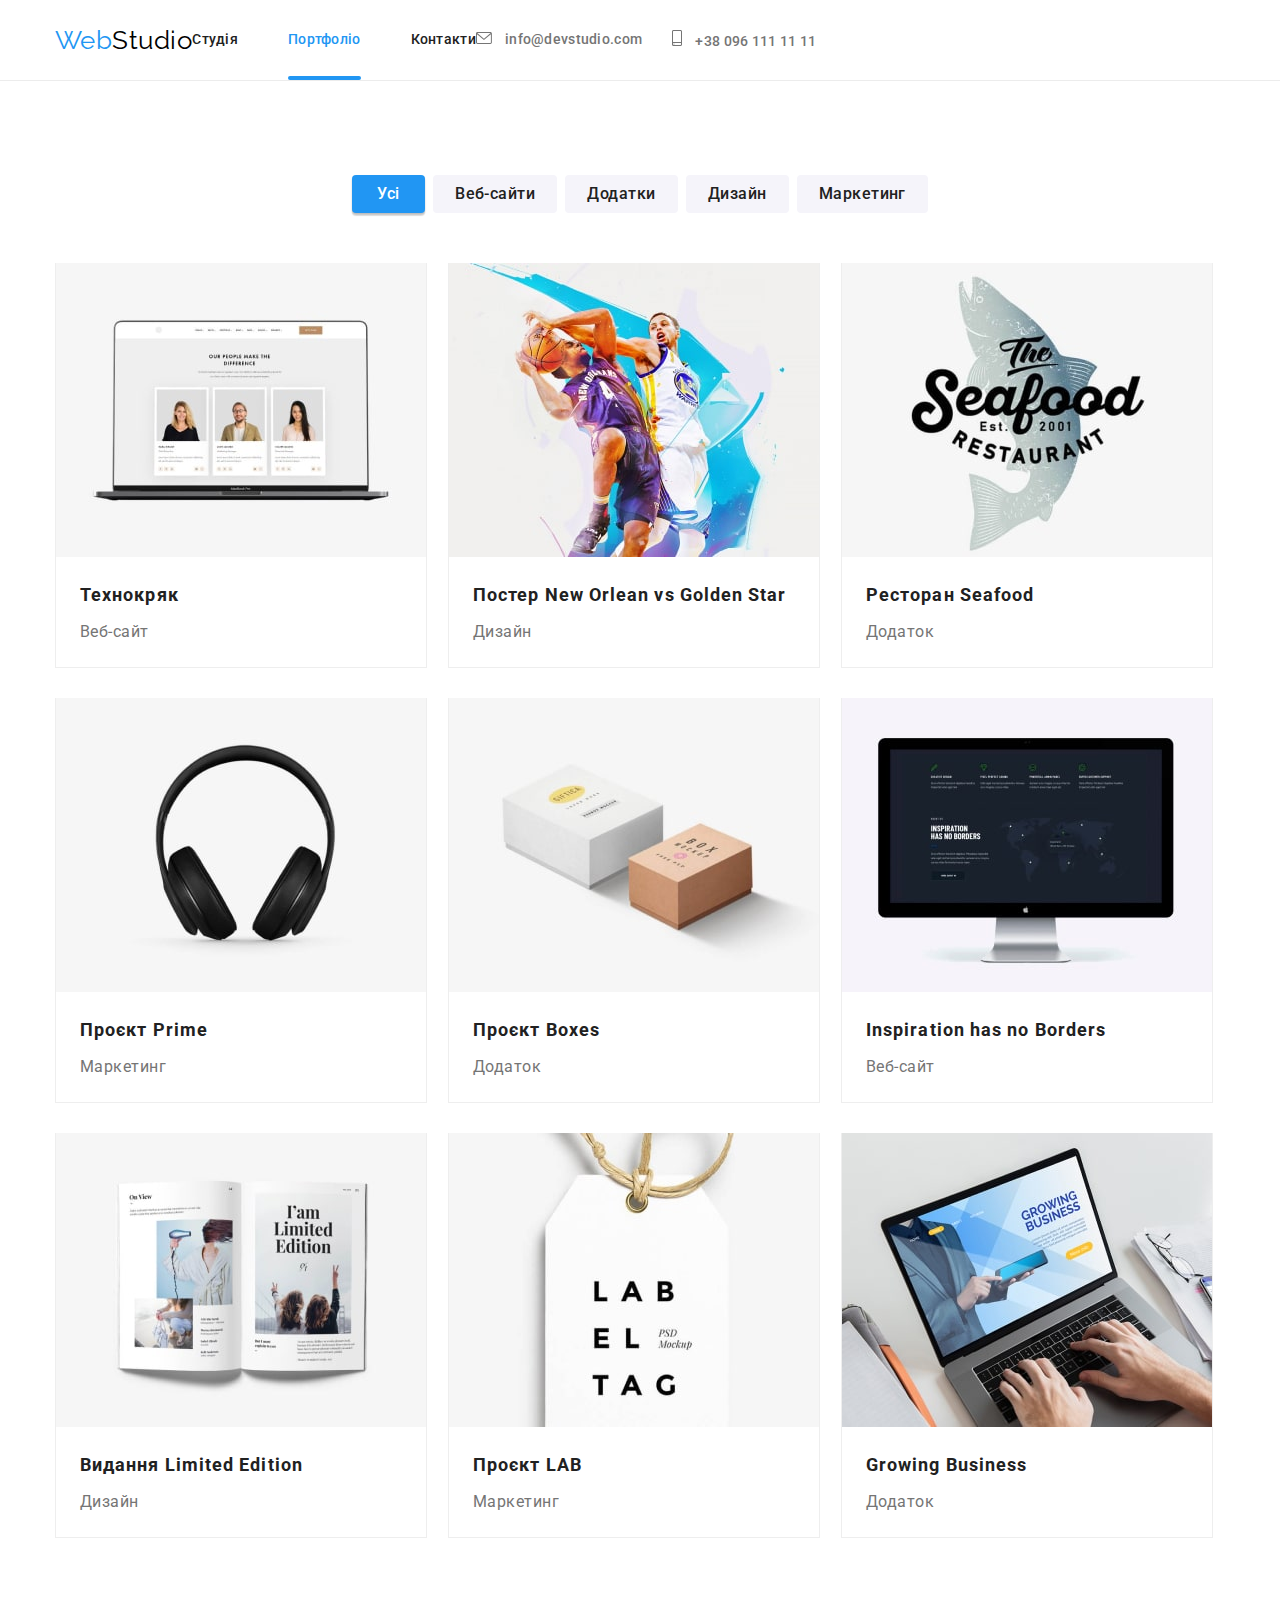
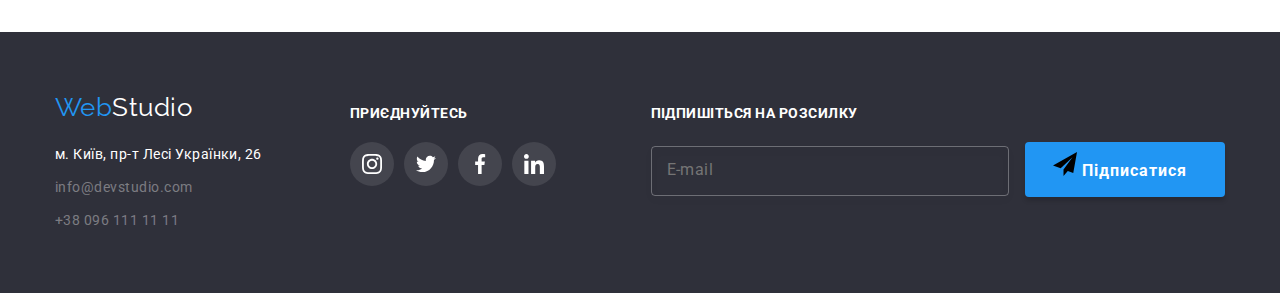
==== portfolio.html @ 287dba44 "Created_scss_btn" ====
<!DOCTYPE html>
<html lang="uk">

<head>
    <meta charset="UTF-8">
    <meta http-equiv="X-UA-Compatible" content="IE=edge">
    <meta name="viewport" content="width=device-width, initial-scale=1.0">
    <title>Web Studio</title>

    <link rel="preconnect" href="https://fonts.googleapis.com">
    <link rel="preconnect" href="https://fonts.gstatic.com" crossorigin>
    <link
        href="https://fonts.googleapis.com/css2?family=Raleway:wght@700&family=Roboto:wght@400;500;700;900&display=swap"
        rel="stylesheet">

    <link rel="stylesheet"
        href="https://cdnjs.cloudflare.com/ajax/libs/modern-normalize/1.1.0/modern-normalize.min.css">
    <link rel="stylesheet" href="./css/styles.css">
    <link rel="stylesheet" href="./css/main.min.css">
</head>

<body>

    <!--https://www.figma.com/file/L1sQE5gJmSrHmVDS6Bs9R8/Web-Studio-(Version-2.1)-(Copy)?node-id=0%3A1-->

    <!--Site header!-->

    <header class="page-header">

        <nav class="container main-nav no-padding">

            <a href="./index.html" lang="en" class="logo logo-header link"><span class="logo-part">Web</span>Studio</a>

            <ul class="site-nav list">
                <li class="item"><a href="./index.html" class="link ">Студія</a></li>
                <li class="item"><a href="./portfolio.html" class="link current">Портфоліо</a></li>
                <li class="item"><a href="" class="link">Контакти</a></li>
            </ul>

            <ul class="contacts-header list">
                <li class="item"><a href="mailto:info@devstudio.com" class="link">
                        <svg class="item-icon" width="16" height="12">
                            <use href="./images/icons.svg#icon-envelope" class="icon-envelope"></use>
                        </svg>
                        info@devstudio.com</a>
                </li>
                <li class="item"><a href="tel:+380961111111" class="link">
                        <svg class="item-icon" width="10" height="16">
                            <use href="./images/icons.svg#icon-smartphone" class="icon-smartphone"></use>
                        </svg>
                        +38 096 111 11 11</a>
                </li>
            </ul>
        </nav>

    </header>

    <!--Main part!-->

    <main>

        <section class="filtr">
            <div class="container no-padding-bottom">
                <h2 lang="en" class="section-title visually-hidden">Portfolio</h2>
                <ul class="list">
                    <li class="item">
                        <button type="button" class="button-primary">Усі</button>
                    </li>
                    <li class="item">
                        <button type="button" class="button-secondary">Веб-сайти</button>
                    </li>
                    <li class="item">
                        <button type="button" class="button-secondary">Додатки</button>
                    </li>
                    <li class="item">
                        <button type="button" class="button-secondary">Дизайн</button>
                    </li>
                    <li class="item">
                        <button type="button" class="button-secondary">Маркетинг</button>
                    </li>
                </ul>
            </div>

            <div class="container no-padding">
                <ul class="list">
                    <li class="item">
                        <a href="" class="link">
                            <div class="filter-overlay">
                                <img src="./images/portfolio-img-1-min.jpg" alt="Фото команди" width="370">
                                <p class="filter-overlay text">Ресурс пропонує комплексні пропозиції з різним рівнем
                                    функціоналу та сервісів. Все це дозволить відвідувачу отримати вичерпні відомості
                                    про компанію чи приватну особу.
                                </p>
                            </div>
                            <h3 class="title">Технокряк</h3>
                            <p class="text">Веб-сайт</p>
                        </a>
                    </li>
                    <li class="item">
                        <a href="" class="link">
                            <div class="filter-overlay">
                                <img src="./images/portfolio-img-2-min.jpg" alt="Фото баскетбол" width="370">
                                <p class="filter-overlay text">Ресурс пропонує комплексні пропозиції з різним рівнем
                                    функціоналу та сервісів. Все це дозволить відвідувачу отримати вичерпні відомості
                                    про компанію чи приватну
                                    особу.
                                </p>
                            </div>
                            <h3 class="title">Постер <span lang="en">New Orlean vs Golden Star</span></h3>
                            <p class="text">Дизайн</p>
                        </a>
                    </li>
                    <li class="item">
                        <a href="" class="link">
                            <div class="filter-overlay">
                                <img src="./images/portfolio-img-3-min.jpg" alt="Фото ресторан" width="370">
                                <p class="filter-overlay text">Ресурс пропонує комплексні пропозиції з різним рівнем
                                    функціоналу та сервісів. Все це дозволить відвідувачу отримати вичерпні відомості
                                    про компанію чи приватну
                                    особу.
                                </p>
                            </div>
                            <h3 class="title">Ресторан <span lang="en">Seafood</span></h3>
                            <p class="text">Додаток</p>
                        </a>
                    </li>
                    <li class="item">
                        <a href="" class="link">
                            <div class="filter-overlay">
                                <img src="./images/portfolio-img-4-min.jpg" alt="Фото навушники" width="370">
                                <p class="filter-overlay text">Ресурс пропонує комплексні пропозиції з різним рівнем
                                    функціоналу та сервісів. Все це дозволить відвідувачу отримати вичерпні відомості
                                    про компанію чи приватну
                                    особу.
                                </p>
                            </div>
                            <h3 class="title">Проєкт <span lang="en">Prime</span></h3>
                            <p class="text">Маркетинг</p>
                        </a>
                    </li>
                    <li class="item">
                        <a href="" class="link">
                            <div class="filter-overlay">
                                <img src="./images/portfolio-img-5-min.jpg" alt="Фото коробки" width="370">
                                <p class="filter-overlay text">Ресурс пропонує комплексні пропозиції з різним рівнем
                                    функціоналу та сервісів. Все це дозволить відвідувачу отримати вичерпні відомості
                                    про компанію чи приватну
                                    особу.
                                </p>
                            </div>
                            <h3 class="title">Проєкт <span lang="en">Boxes</span></h3>
                            <p class="text">Додаток</p>
                        </a>
                    </li>
                    <li class="item">
                        <a href="" class="link">
                            <div class="filter-overlay">
                                <img src="./images/portfolio-img-6-min.jpg" alt="Фото монітор" width="370">
                                <p class="filter-overlay text">Ресурс пропонує комплексні пропозиції з різним рівнем
                                    функціоналу та сервісів. Все це дозволить відвідувачу отримати вичерпні відомості
                                    про компанію чи приватну
                                    особу.
                                </p>
                            </div>
                            <h3 lang="en" class="title">Inspiration has no Borders</h3>
                            <p class="text">Веб-сайт</p>
                        </a>
                    </li>
                    <li class="item">
                        <a href="" class="link">
                            <div class="filter-overlay">
                                <img src="./images/portfolio-img-7-min.jpg" alt="Фото книга" width="370">
                                <p class="filter-overlay text">Ресурс пропонує комплексні пропозиції з різним рівнем
                                    функціоналу та сервісів. Все це дозволить відвідувачу отримати вичерпні відомості
                                    про компанію чи приватну
                                    особу.
                                </p>
                            </div>
                            <h3 class="title">Видання <span lang="en">Limited Edition</span></h3>
                            <p class="text">Дизайн</p>
                        </a>
                    </li>
                    <li class="item">
                        <a href="" class="link">
                            <div class="filter-overlay">
                                <img src="./images/portfolio-img-8-min.jpg" alt="Фото лейба" width="370">
                                <p class="filter-overlay text">Ресурс пропонує комплексні пропозиції з різним рівнем
                                    функціоналу та сервісів. Все це дозволить відвідувачу отримати вичерпні відомості
                                    про компанію чи приватну
                                    особу.
                                </p>
                            </div>

                            <h3 class="title">Проєкт <span lang="en">LAB</span></h3>
                            <p class="text">Маркетинг</p>
                        </a>
                    </li>
                    <li class="item">
                        <a href="" class="link">
                            <div class="filter-overlay">
                                <img src="./images/portfolio-img-9-min.jpg" alt="Фото ноутбук" width="370">
                                <p class="filter-overlay text">Ресурс пропонує комплексні пропозиції з різним рівнем
                                    функціоналу та сервісів. Все це дозволить відвідувачу отримати вичерпні відомості
                                    про компанію чи приватну
                                    особу.

                                </p>
                            </div>

                            <h3 lang="en" class="title">Growing Business</h3>
                            <p class="text">Додаток</p>
                        </a>
                    </li>
                </ul>
            </div>
        </section>

    </main>

    <!--Site footer!-->

    <footer class="page-footer">

        <section class="container footer-padding">
            <div class="footer-nav">
                <a href="./index.html" lang="en" class="logo logo-footer link"><span
                        class="logo-part">Web</span>Studio</a>

                <address>
                    <ul class="contacts-footer list">
                        <li class="item">
                            <a href="https://goo.gl/maps/ekGpi4PjUEy4v1Jb8" target="_blank" rel="noopener noreferrer"
                                class="footer-address link">м. Київ, пр-т Лесі Українки, 26</a>
                        </li>
                        <li class="item"><a href="mailto:info@devstudio.com"
                                class="footer-mail link">info@devstudio.com</a>
                        </li>
                        <li class="item"><a href="tel:+380961111111" class="footer-mail link">+38 096 111 11 11</a></li>
                    </ul>
                </address>
            </div>

            <div class="networks">
                <b class="title">приєднуйтесь</b>

                <ul class="list list-networks">
                    <li class="item icon-item">
                        <a href="" class="link social-networks" aria-label="Instagram">
                            <svg class="icon-networks" width="20" height="20">
                                <use href="./images/icons.svg#icon-instagram"></use>
                            </svg>
                        </a><span class="visually-hidden">Instagram</span>
                    </li>
                    <li class="item icon-item">
                        <a href="" class="link social-networks" aria-label="Twitter">
                            <svg class="icon-networks" width="20" height="20">
                                <use href="./images/icons.svg#icon-twitter"></use>
                            </svg>
                        </a><span class="visually-hidden">Twitter</span>
                    </li>
                    <li class="item icon-item">
                        <a href="" class="link social-networks" aria-label="Facebook">
                            <svg class="icon-networks" width="20" height="20">
                                <use href="./images/icons.svg#icon-facebook"></use>
                            </svg>
                        </a><span class="visually-hidden">Facebook</span>
                    </li>
                    <li class="item icon-item">
                        <a href="" class="link social-networks" aria-label="Linkedin">
                            <svg class="icon-networks" width="20" height="20">
                                <use href="./images/icons.svg#icon-linkedin"></use>
                            </svg>
                        </a><span class="visually-hidden">Linkedin</span>
                    </li>
                </ul>

            </div>

            <div class="subscribe">
                <b class="title">Підпишіться на розсилку</b>

                <form class="form">
                    <div class="subscribe-form-field">

                        <input type="email" class="form-input" name="mail" id="mail" placeholder=" "
                            autocomplete="off" />
                        <label for="mail" class="form-label">E-mail</label>

                        <button type="submit" class="button button-submit">
                            <svg class="icon-btn-subscribe" width="24" height="24">
                                <use href="./images/icons.svg#icon-paperplane"></use>
                            </svg>
                            Підписатися</button>
                    </div>
                </form>
            </div>

        </section>

    </footer>
</body>

</html>
---- css/styles.css ----
.container.no-padding {
  padding-top: 0;
  padding-bottom: 0;
}

.container.no-padding-top {
  padding-top: 0;
}

.container.no-padding-bottom {
  padding-bottom: 0;
}

/* -----Buttons!----- */



/* --------------------Site Header!-------------------- */

/* -----Main nav----- */

/* -----Logo----- */

.page-header {
  border-bottom-width: 1px;
  border-bottom-style: solid;
  border-bottom-color: #ececec;

  background-color: var(--primary-white-color);
}

.page-header__container {
  padding-top: 0;
  padding-bottom: 0;
}

.main-nav {
  display: flex;
  align-items: center;
  
}

.logo {
  font-family: "Raleway", sans-serif;
  font-size: 26px;
  line-height: 1.19;
}

.logo-header {
  color: var(--primary-black-color);
}

.logo-part {
  color: var(--accent-color);
}

/* -----Site nav----- */

.site-nav {
  position: relative;

  display: flex;
  margin-left: 93px;
}

.site-nav .item + .item {
  margin-left: 50px;
}

.site-nav .item {
  position: relative;
}

.site-nav .link {
  display: block;
  padding-top: 32px;
  padding-bottom: 32px;

  transition: color 250ms cubic-bezier(0.4, 0, 0.2, 1);

  color: var(--title-and-btn-color);

  font-weight: 500;
  font-size: 14px;
  line-height: 1.14;
  letter-spacing: 0.02em;
}

.site-nav .link:hover {
  color: var(--accent-color);
}

/* I don't understand need it or no */

/* .site-nav .item::after {
  position: absolute;
  left: 0px;
  bottom: 0px;

  transition: scale 250ms cubic-bezier(0.4, 0, 0.2, 1);

  display: block;
  content: "";
  width: 100%;
  height: 4px;
  background-color: var(--accent-color);
  border-radius: 2px;
  scale: 0;
}

.site-nav .item:hover::after {
  scale: 1;
} */

.site-nav .link.current {
  color: var(--accent-color);
}

.site-nav .link.current::after {
  position: absolute;
  left: 0px;
  bottom: 0px;

  display: block;
  content: "";
  width: 100%;
  height: 4px;
  background-color: var(--accent-color);
  border-radius: 2px;
}

/* -----Contacts header----- */

.contacts-header {
  display: flex;
  margin-left: auto;
}

.contacts-header .item:not(:last-child) {
  margin-right: 30px;
}

.contacts-header .link {
  padding-top: 20px;
  padding-bottom: 20px;
  color: var(--primary-color);

  transition: color 250ms cubic-bezier(0.4, 0, 0.2, 1);

  font-weight: 500;
  font-size: 14px;
  line-height: 1.14;
  letter-spacing: 0.02em;
}

.contacts-header .item .item-icon {
  fill: currentColor;

  display: inline-flex;

  margin-right: 10px;
}

.contacts-header .link:hover,
.contacts-header .link:focus {
  color: var(--accent-color);
}

/* --------------------Main Index Part!-------------------- */

/* -----Hero----- */

.hero {
  height: 600px;
  max-width: 1600px;
  margin-left: auto;
  margin-right: auto;
  background-image: linear-gradient(
      to right,
      rgba(47, 48, 58, 0.4),
      rgba(47, 48, 58, 0.4)
    ),
    url("../images/background-hero-min.jpg");
  background-color: #c4c4c4;

  text-align: center;
}

.hero-title {
  margin-bottom: 30px;
  padding-top: 200px;

  color: var(--primary-white-color);

  font-weight: 900;
  font-size: 44px;
  line-height: 1.36;
  letter-spacing: 0.06em;
  text-transform: uppercase;
}

/* -----Section----- */

.section-title {
  margin-bottom: 0;

  font-size: 36px;
  line-height: 1.17;
  text-align: center;
}

/* -----Our features----- */

.features-list .list {
  display: flex;
  justify-content: space-between;
}

.features-list .list .item .icon-picture {
  margin-bottom: 30px;
  width: 270px;
  height: 120px;

  display: flex;
  justify-content: center;
  align-items: center;
  background-color: var(--button-bgd-color);
  border-radius: 4px;
  color: var(--title-and-btn-color);
}

.features-list .list .item .icon-item {
  fill: currentColor;
}

.features-list .title {
  margin-bottom: 10px;

  font-size: 14px;
  line-height: 1.14;
  text-transform: uppercase;
}

.features-list .text {
  margin-top: 0;
  margin-bottom: 0;
  width: 270px;
  font-size: 14px;
  line-height: 1.71;
}

/* -----Our progects----- */

.projects .list {
  display: flex;
  justify-content: space-between;
}

.projects .item {
  position: relative;
}

.projects .item .title {
  position: absolute;
  bottom: 0;
  right: 0;
  width: 100%;
  height: 70px;

  display: flex;
  margin-bottom: 0;
  justify-content: center;
  align-items: center;

  color: var(--primary-white-color);
  background-color: rgba(47, 48, 58, 0.8);

  font-size: 14px;
  line-height: 1.14;
  text-transform: uppercase;
}

.projects .section-title {
  margin-bottom: 50px;
}

/* -----Our team----- */

.team {
  background-color: var(--secondary-bgd-color);
}

.team .list {
  display: flex;
  justify-content: space-between;
}

.team .item-card {
  background-color: var(--primary-white-color);
  box-shadow: 0px 1px 3px rgba(0, 0, 0, 0.12), 0px 1px 1px rgba(0, 0, 0, 0.14),
    0px 2px 1px rgba(0, 0, 0, 0.2);
  border-radius: 0px 0px 4px 4px;
}

.team .section-title {
  margin-bottom: 50px;
}

.team .title-name {
  margin-top: 30px;
  margin-bottom: 10px;

  font-weight: 500;
  font-size: 16px;
  line-height: 1.19;
  text-align: center;
}

.team .text {
  margin-top: 0;
  margin-bottom: 16px;

  font-size: 16px;
  line-height: 1.19;
  text-align: center;
}

.team .list-networks {
  margin-left: 32px;
  margin-right: 32px;
  margin-bottom: 30px;

  display: grid;
  grid-template-columns: repeat(4, 1fr);
  column-gap: 10px;
  place-items: center;
}

.team .social-networks {
  transition: color 250ms cubic-bezier(0.4, 0, 0.2, 1),
    background-color 250ms cubic-bezier(0.4, 0, 0.2, 1);

  width: 44px;
  height: 44px;

  display: flex;
  justify-content: center;
  align-items: center;

  background-color: var(--primary-white-color);
  color: var(--networks-icon-color);
  border-radius: 50%;
}

.team .social-networks .icon-networks {
  fill: currentColor;
}

.team .social-networks:hover,
.team .social-networks:focus {
  background-color: var(--accent-color);
  color: var(--primary-white-color);
}

/* -----Our clients!----- */

.clients .title {
  margin-bottom: 0;

  font-size: 36px;
  line-height: 1.17;
  text-align: center;
}

.clients .list {
  margin-top: 50px;

  display: grid;
  grid-template-columns: repeat(6, 170px);
  column-gap: 30px;
}

.clients .list .link {
  transition: color 250ms cubic-bezier(0.4, 0, 0.2, 1),
    border-color 250ms cubic-bezier(0.4, 0, 0.2, 1);

  display: flex;
  height: 92px;
  justify-content: center;
  align-items: center;

  color: var(--networks-icon-color);
  border: 1px solid var(--networks-icon-color);
  border-radius: 4px;
}

.clients .list .link .icon-clients {
  fill: currentColor;
}

.clients .list .link:hover,
.clients .list .link:focus {
  color: var(--accent-color);
  border-color: var(--accent-color);
}

/* --------------------Main Portfolio Part!-------------------- */

.filtr {
  background-color: var(--primary-white-color);
}

.filtr .container.no-padding-bottom .list {
  display: flex;
  justify-content: center;
}

.filtr .container.no-padding-bottom .list .item:not(:last-child) {
  margin-right: 8px;
}

.filtr .container.no-padding {
  padding-top: 50px;
  padding-bottom: 94px;
}

.filtr .container.no-padding .list {
  display: flex;
  flex-wrap: wrap;
}

.filtr .container.no-padding .list .item {
  display: flex;
  width: calc(100%-60px) / 3;
  margin-right: 21px;
}

.filtr .container.no-padding .list .item:nth-child(3n) {
  margin-right: 0;
}

.filtr .container.no-padding .list .item:not(:nth-last-child(-n + 3)) {
  margin-bottom: 30px;
}

.filtr .container .item .title,
.filtr .container .item .text {
  margin-top: 0;
  margin-bottom: 0;
}

.filtr .container .item .title {
  padding-left: 24px;
  padding-right: 0;
  margin-top: 20px;
  margin-bottom: 4px;

  font-size: 18px;
  line-height: 2;
  letter-spacing: 0.06em;
}

.filtr .container .item .text {
  padding-top: 0;
  padding-bottom: 20px;
  padding-left: 24px;
  padding-right: 0;

  font-size: 16px;
  line-height: 1.88;
  color: var(--primary-color);
}

.filtr .container.no-padding .item {
  border-width: 0 1px 1px 1px;
  border-style: solid;
  border-color: var(--border-color);
}

.filtr .container.no-padding .list .item {
  background-color: var(--primary-white-color);
}

.filtr .container.no-padding .item:hover,
.filtr .container.no-padding .item:focus {
  box-shadow: 0px 1px 1px rgba(0, 0, 0, 0.12), 0px 4px 4px rgba(0, 0, 0, 0.06),
    1px 4px 6px rgba(0, 0, 0, 0.16);

  transition: box-shadow 250ms cubic-bezier(0.4, 0, 0.2, 1);
}

.filter-overlay {
  position: relative;
  overflow: hidden;
}

.filtr .container .item .filter-overlay.text {
  position: absolute;
  top: 0;
  left: 0;
  width: 100%;
  height: 100%;
  overflow: auto;

  display: flex;
  padding-left: 24px;
  padding-right: 24px;
  padding-top: 0;
  padding-bottom: 0;
  align-items: center;

  background-color: var(--accent-portfolio-bg-color);

  transform: translateY(100%);
  transition: transform 250ms cubic-bezier(0.4, 0, 0.2, 1);

  font-size: 18px;
  line-height: 1.56;
  color: var(--primary-white-color);
}

.filtr .container .item:hover .filter-overlay.text {
  transform: translateY(0);
}

/* --------------------Site footer!-------------------- */

.page-footer {
  background-color: var(--footer-bgd-color);
}

.page-footer .container {
  display: flex;
}

/* -----Footer nav!----- */

.logo-footer {
  display: inline-block;
  margin-bottom: 20px;

  color: var(--primary-white-color);
}

.container.footer-padding {
  padding-top: 60px;
  padding-bottom: 60px;
}

.contacts-footer .item:not(:last-child) {
  margin-bottom: 9px;
}

.footer-address {
  color: var(--primary-white-color);
}

.footer-mail.link {
  transition: color 250ms cubic-bezier(0.4, 0, 0.2, 1);

  color: var(--footer-contacts-color);
}

.footer-mail:hover,
.footer-mail:focus {
  color: var(--accent-color);
}

.page-footer .contacts-footer {
  font-size: 14px;
  line-height: 1.71;
  font-style: normal;
}

/* -----Footer networks!----- */

.page-footer .networks {
  padding-top: 12px;
  margin-left: 88px;
}

.page-footer .networks .title {
  font-size: 14px;
  line-height: 1.14;
  text-transform: uppercase;

  color: var(--primary-white-color);
}

.page-footer .list-networks {
  display: grid;
  grid-template-columns: repeat(4, 1fr);
  column-gap: 10px;
  place-items: center;
  margin-top: 20px;
}

.page-footer .list-networks .icon-item {
  transition: background-color 250ms cubic-bezier(0.4, 0, 0.2, 1);

  width: 44px;
  height: 44px;

  display: flex;
  justify-content: center;
  align-items: center;

  background-color: var(--footer-networks-bgd-color);
  border-radius: 50%;
}

.page-footer .list-networks .social-networks {
  color: var(--primary-white-color);
}

.page-footer .networks .icon-networks {
  display: block;
  fill: currentColor;
}

.page-footer .networks .icon-item:hover,
.page-footer .networks .icon-item:focus {
  background-color: var(--accent-color);
}

/* -----Footer subscribe!----- */

.page-footer .subscribe {
  padding-top: 12px;
  margin-left: auto;
}

.page-footer .subscribe .title {
  font-size: 14px;
  line-height: 1.14;
  text-transform: uppercase;

  color: var(--primary-white-color);
}

.subscribe-form-field {
  position: relative;
  margin-top: 20px;
  display: inline-block;
}

.subscribe .form-label {
  position: absolute;
  left: 16px;
  top: 50%;
  transform: translate(0, -50%);

  transition: transform 250ms cubic-bezier(0.4, 0, 0.2, 1),
  color 250ms cubic-bezier(0.4, 0, 0.2, 1);
}

.subscribe .form-input {
  height: 50px;
  width: 358px;
  margin-right: 12px;
  padding-left: 16px;

  color: rgba(255, 255, 255, 0.6);
  outline: none;
  background-color: transparent;
  border: 1px solid rgba(255, 255, 255, 0.3);
  filter: drop-shadow(0px 4px 4px rgba(0, 0, 0, 0.15));
  border-radius: 4px;
}

.form-input:focus + .form-label,
.form-input:not(:placeholder-shown) + .form-label {
  color: var(--primary-white-color);
  transform: translate(-75px, -50%);
}

.form-input:focus {
  border-color: var(--accent-color);
}

/* -----Modal window----- */

.backdrop {
  position: fixed;
  top: 0;
  left: 0;
  width: 100%;
  height: 100%;
  background-color: rgba(0, 0, 0, 0.2);

  opacity: 1;
  transition: opacity 250ms cubic-bezier(0.4, 0, 0.2, 1);
}

.backdrop.is-hidden {
  opacity: 0;
  pointer-events: none;
}

.backdrop.is-hidden .modal {
  transform: translate(50%, -100%) rotate(2turn) scale(0.5);
}

.modal {
  position: absolute;
  top: 50%;
  left: 50%;

  transform: translate(-50%, -50%) rotate(0deg) scale(1);
  transition: transform 250ms cubic-bezier(0.4, 0, 0.2, 1),
    opacity 250ms cubic-bezier(0.4, 0, 0.2, 1);

  width: 528px;
  max-width: 100%;
  height: 581px;
  max-height: 100%;
  padding: 40px;

  background: #ffffff;
  box-shadow: 0px 1px 3px rgba(0, 0, 0, 0.12), 0px 1px 1px rgba(0, 0, 0, 0.14),
    0px 2px 1px rgba(0, 0, 0, 0.2);
  border-radius: 4px;
}

.button-modal {
  position: absolute;
  top: 8px;
  right: 8px;
  width: 30px;
  height: 30px;

  display: flex;
  justify-content: center;
  align-items: center;

  background: #ffffff;
  border: 1px solid rgba(0, 0, 0, 0.1);
  border-radius: 50%;
}

.button-modal .item-icon {
  fill: currentColor;
  color: var(--primary-black-color);

  transition: color 250ms cubic-bezier(0.4, 0, 0.2, 1);
}

.button-modal .item-icon:hover,
.button-modal .item-icon:focus {
  color: var(--accent-color);
}

.disable-scroll {
  position: relative;
  overflow: hidden;
  height: 100vh;
}

.modal .text {
  margin-top: 0;
  margin-bottom: 12px;

  color: var(--title-and-btn-color);

  font-weight: 700;
  font-size: 20px;
  line-height: 1.15;
  text-align: center;
}

.modal .form {
  display: block;
}

.modal .form .modal-field {
  display: block;
}

.modal .form .modal-label {
  display: block;
  margin-top: 10px;
  margin-bottom: 4px;
  color: var(--primary-color);
  font-size: 12px;
  line-height: 1.17;
  letter-spacing: 0.01em;
}

.modal .form .modal-field .form-input {
  position: relative; 
}

.modal .form .modal-input {
  width: 100%;
  height: 40px;
  padding-left: 42px;

  color: var(--title-and-btn-color);
  font-size: 12px;
  line-height: 1.17;
  letter-spacing: 0.01em;
  border: 1px solid rgba(33, 33, 33, 0.2);
  border-radius: 4px;
  outline: none;

  transition: border-color 250ms cubic-bezier(0.4, 0, 0.2, 1);
}

.modal .form .icon-modal-input {
  position: absolute;
  top: 0;
  left: 0;
  transform: translate(15px, 55%);

  transition: color 250ms cubic-bezier(0.4, 0, 0.2, 1);

  fill: currentColor;
  color: var(--title-and-btn-color);
}

.modal .form .modal-input:focus {
  border-color: var(--accent-color);
  /* color: var(--accent-color); */
}

.modal .form .modal-input:focus + .icon-modal-input {
  color: var(--accent-color);
}

.modal .form .modal-textarea-group label {
  margin-bottom: 4px;

  display: block;
  color: var(--primary-color);
}

.modal .form .modal-textarea {
  width: 100%;
  height: 120px;
  padding: 12px 16px;
  resize: none;

  color: var(--primary-color);
  font-size: 12px;
  line-height: 1.17;
  letter-spacing: 0.01em;
  border: 1px solid rgba(33, 33, 33, 0.2);
  border-radius: 4px;

  outline: none;

  transition: border-color 250ms cubic-bezier(0.4, 0, 0.2, 1);
}

.modal .form .modal-textarea:focus {
  border-color: var(--accent-color);
  /* color: var(--accent-color); */
}

.modal .form .modal-textarea::placeholder {
  color: var(--placeholder-color);
  font-size: 12px;
  line-height: 1.17;
  letter-spacing: 0.01em;
}

.modal-checkbox-group {
  /* position: relative; */
  margin-top: 20px;
}

.modal .form .modal-checkbox-label {
  font-size: 14px;
  line-height: 1.71;

  color: var(--primary-color);

  display: flex;
  align-items: center;  
}

.modal .form .modal-checkbox-rules {
  display: block;
  margin-left: 0.4em;
  line-height: 0.7;
  color: var(--accent-color);
  text-decoration: none;
  border-bottom: 1px solid var(--accent-color);
}

.modal .form .modal-checkbox-label::before {
  content: '';
  width: 16px;
  height: 15px;
  border: 2px solid var(--title-and-btn-color);
  border-radius: 2px; 
  margin-left: 15px;
  margin-right: 8px;  
}

.modal-checkbox:checked + .modal-checkbox-label::before {
  border-color: transparent;
  background-color: var(--accent-color);
  background-image: url('../images/check-min.svg');
  background-size: contain;
  background-origin: border-box;
}

.modal__button {
  padding-left: 0;
  text-align: center;

  display: block;
  margin: 0 auto;
  margin-top: 20px;
}
---- css/main.min.css ----
p,h1,h2,h3,h4,h5,h6{margin:0}img{display:block}button{cursor:pointer}body{color:var(--primary-color);font-family:"Roboto",sans-serif;letter-spacing:.03em}.list{padding:0;margin:0;list-style:none}.link{text-decoration:none}.title{margin-top:0;color:var(--title-and-btn-color)}:root{--primary-color: #757575;--title-and-btn-color: #212121;--secondary-bgd-color: #f5f4fa;--footer-bgd-color: #2f303a;--accent-color: #2196f3;--hero-btn-accent-color: #188ce8;--primary-white-color: #ffffff;--footer-contacts-color: #ffffff60;--primary-black-color: #000000;--button-bgd-color: #f5f4fa;--networks-icon-color: #afb1b8;--border-color: #eeeeee;--footer-networks-bgd-color: rgba(255, 255, 255, 0.1);--accent-portfolio-bg-color: rgba(33, 150, 243, 0.9);--placeholder-color: rgba(117, 117, 117, 0.5)}.visually-hidden{position:absolute;width:1px;height:1px;margin:-1px;border:0;padding:0;white-space:nowrap;overflow:hidden}.container{width:1200px;padding-left:15px;padding-right:15px;padding-top:94px;padding-bottom:94px;margin:0 auto}.button-submit,.button-secondary,.button-primary,.button-hero{display:inline-block;border-radius:4px;min-width:73px;border-width:0;color:var(--primary-white-color);background-color:var(--accent-color);-webkit-transition:background-color 250ms cubic-bezier(0.4, 0, 0.2, 1);transition:background-color 250ms cubic-bezier(0.4, 0, 0.2, 1);font-family:inherit;font-weight:500;font-size:16px;line-height:1.62;letter-spacing:.03em}.button-hero{padding:10px 32px;-webkit-transition:background-color 250ms cubic-bezier(0.4, 0, 0.2, 1);transition:background-color 250ms cubic-bezier(0.4, 0, 0.2, 1);-webkit-box-shadow:0px 4px 4px rgba(0,0,0,.15);box-shadow:0px 4px 4px rgba(0,0,0,.15);font-weight:700;line-height:1.88;letter-spacing:.06em}.button-hero:hover,.button-hero:focus{background-color:var(--hero-btn-accent-color)}.button-primary{padding:6px 22px;color:var(--primary-white-color);background-color:var(--accent-color);-webkit-transition:background-color 250ms cubic-bezier(0.4, 0, 0.2, 1);transition:background-color 250ms cubic-bezier(0.4, 0, 0.2, 1);-webkit-box-shadow:0px 3px 1px rgba(0,0,0,.1),0px 1px 2px rgba(0,0,0,.08),0px 2px 2px rgba(0,0,0,.12);box-shadow:0px 3px 1px rgba(0,0,0,.1),0px 1px 2px rgba(0,0,0,.08),0px 2px 2px rgba(0,0,0,.12)}.button-secondary{padding:6px 22px;color:var(--title-and-btn-color);background-color:var(--button-bgd-color);-webkit-transition:background-color 250ms cubic-bezier(0.4, 0, 0.2, 1);transition:background-color 250ms cubic-bezier(0.4, 0, 0.2, 1)}.button-secondary:hover,.button-secondary:focus{background-color:var(--accent-color);-webkit-box-shadow:0px 3px 1px rgba(0,0,0,.1),0px 1px 2px rgba(0,0,0,.08),0px 2px 2px rgba(0,0,0,.12);box-shadow:0px 3px 1px rgba(0,0,0,.1),0px 1px 2px rgba(0,0,0,.08),0px 2px 2px rgba(0,0,0,.12);-webkit-transition:-webkit-box-shadow 250ms cubic-bezier(0.4, 0, 0.2, 1);transition:-webkit-box-shadow 250ms cubic-bezier(0.4, 0, 0.2, 1);transition:box-shadow 250ms cubic-bezier(0.4, 0, 0.2, 1);transition:box-shadow 250ms cubic-bezier(0.4, 0, 0.2, 1), -webkit-box-shadow 250ms cubic-bezier(0.4, 0, 0.2, 1)}.button-submit{position:relative;min-width:200px;padding-top:10px;padding-bottom:10px;padding-left:28px;text-align:left;-webkit-transition:background-color 250ms cubic-bezier(0.4, 0, 0.2, 1);transition:background-color 250ms cubic-bezier(0.4, 0, 0.2, 1);-webkit-box-shadow:0px 4px 4px rgba(0,0,0,.15);box-shadow:0px 4px 4px rgba(0,0,0,.15);font-weight:700;line-height:1.88;letter-spacing:.06em}.button-submit:hover,.button-submit:focus{background-color:var(--hero-btn-accent-color)}.button-submit__icon{position:absolute;right:13px;bottom:50%;-webkit-transform:translate(-50%, 50%);transform:translate(-50%, 50%);fill:currentColor}/*# sourceMappingURL=main.min.css.map */
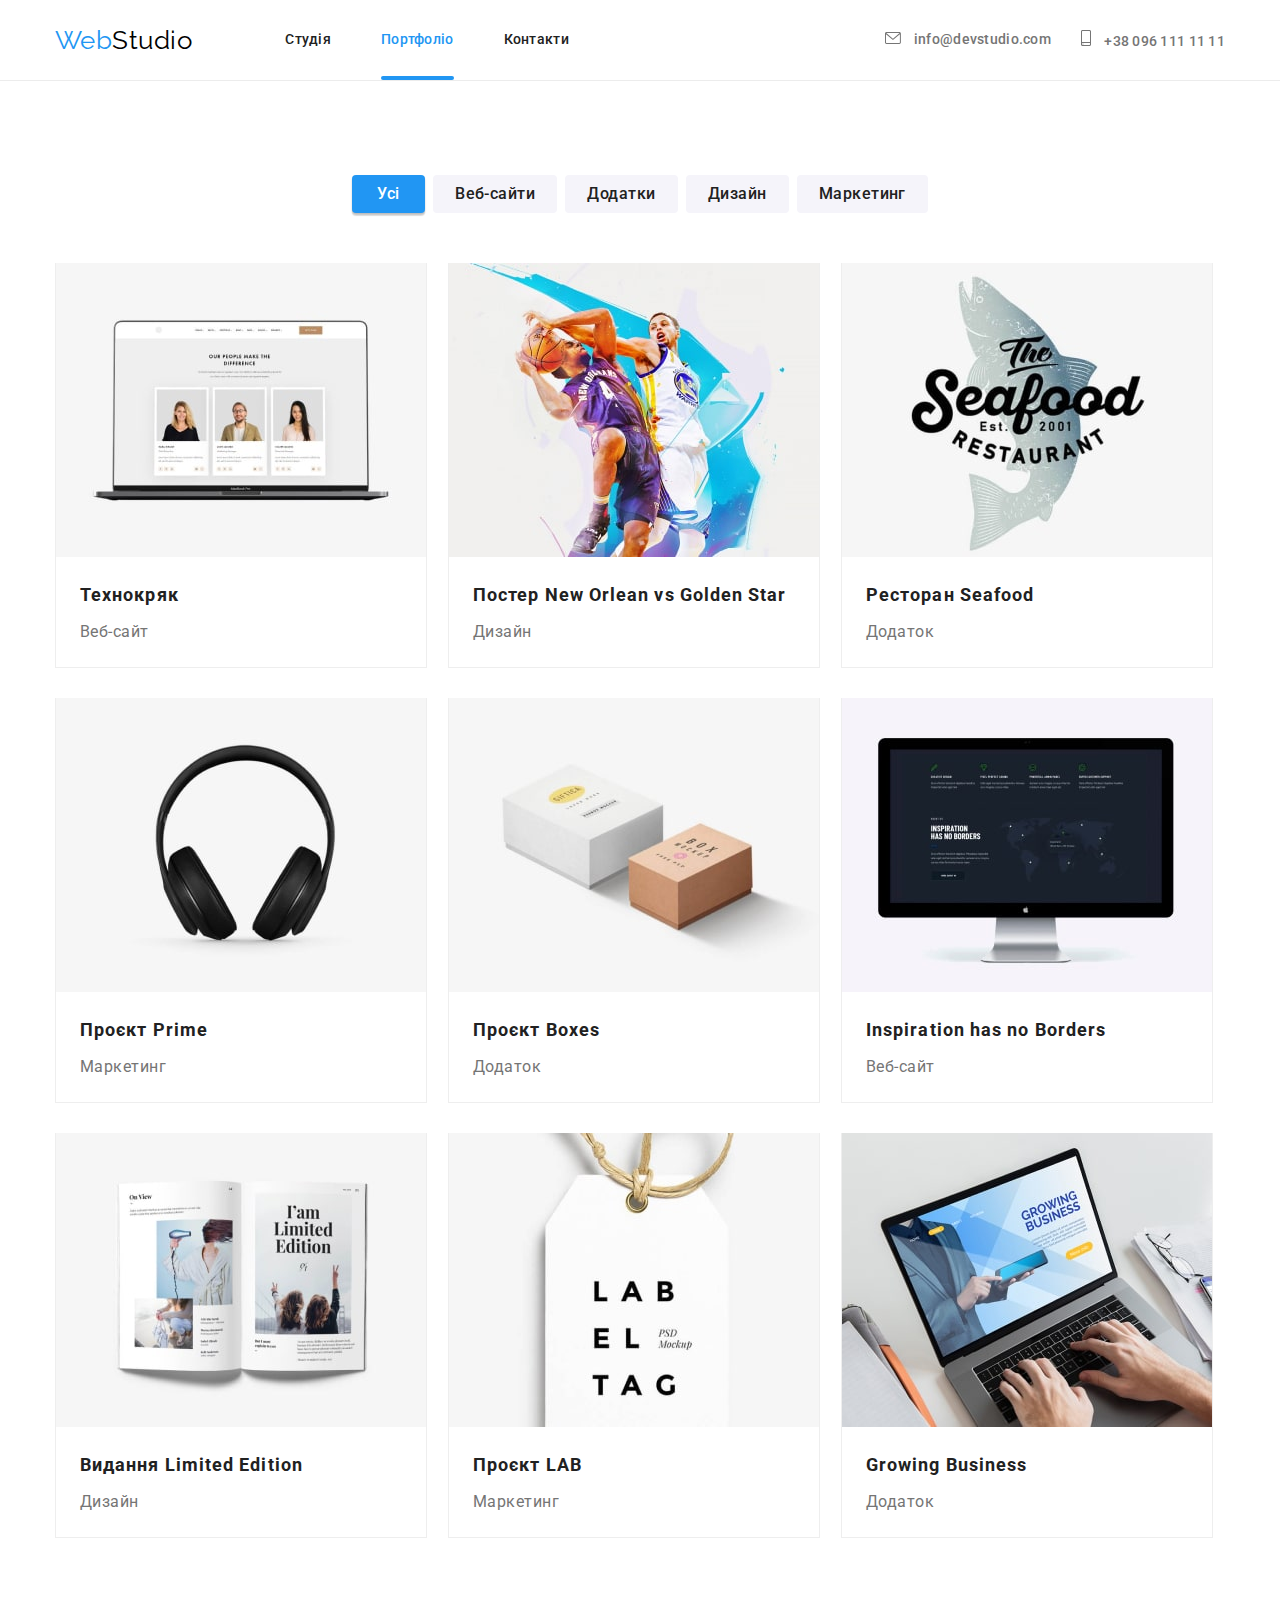
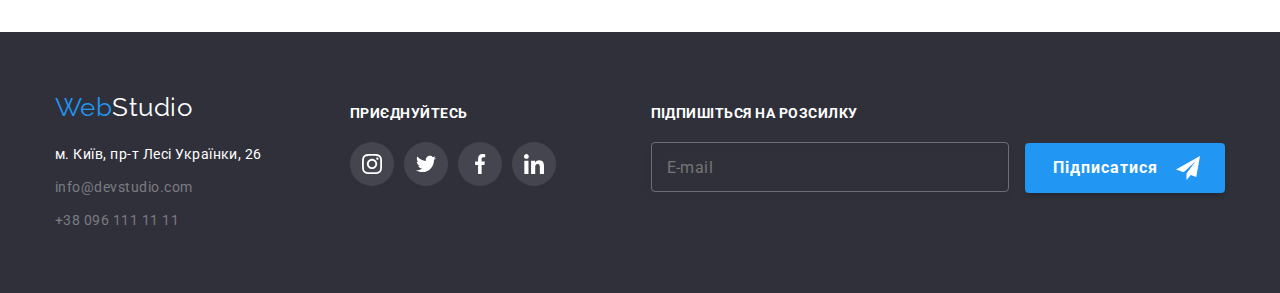
==== commit bcd48efa: "Created site-nav scss" ====
--- a/portfolio.html
+++ b/portfolio.html
@@ -26,33 +26,32 @@
     <!--Site header!-->
 
     <header class="page-header">
-
-        <nav class="container main-nav no-padding">
-
-            <a href="./index.html" lang="en" class="logo logo-header link"><span class="logo-part">Web</span>Studio</a>
-
-            <ul class="site-nav list">
-                <li class="item"><a href="./index.html" class="link ">Студія</a></li>
-                <li class="item"><a href="./portfolio.html" class="link current">Портфоліо</a></li>
-                <li class="item"><a href="" class="link">Контакти</a></li>
+    
+        <nav class="container page-header__container">
+    
+            <a href="./index.html" lang="en" class="logo logo--headercolor page-header__logo">
+                <span class="logo--partcolor">Web</span>Studio</a>
+    
+            <ul class="site-nav">
+                <li class="site-nav__item"><a href="./index.html" class="site-nav__link">Студія</a></li>
+                <li class="site-nav__item"><a href="./portfolio.html" class="site-nav__link current">Портфоліо</a></li>
+                <li class="site-nav__item"><a href="" class="site-nav__link">Контакти</a></li>
             </ul>
-
+    
             <ul class="contacts-header list">
                 <li class="item"><a href="mailto:info@devstudio.com" class="link">
                         <svg class="item-icon" width="16" height="12">
-                            <use href="./images/icons.svg#icon-envelope" class="icon-envelope"></use>
+                            <use href="./images/icons.svg#icon-envelope"></use>
                         </svg>
-                        info@devstudio.com</a>
-                </li>
+                        info@devstudio.com</a></li>
                 <li class="item"><a href="tel:+380961111111" class="link">
                         <svg class="item-icon" width="10" height="16">
-                            <use href="./images/icons.svg#icon-smartphone" class="icon-smartphone"></use>
+                            <use href="./images/icons.svg#icon-smartphone"></use>
                         </svg>
-                        +38 096 111 11 11</a>
-                </li>
+                        +38 096 111 11 11</a></li>
             </ul>
         </nav>
-
+    
     </header>
 
     <!--Main part!-->
@@ -223,8 +222,8 @@
 
         <section class="container footer-padding">
             <div class="footer-nav">
-                <a href="./index.html" lang="en" class="logo logo-footer link"><span
-                        class="logo-part">Web</span>Studio</a>
+                <a href="./index.html" lang="en" class="logo logo--footercolor page-footer__logo"><span
+                        class="logo--partcolor">Web</span>Studio</a>
 
                 <address>
                     <ul class="contacts-footer list">
@@ -286,8 +285,8 @@
                             autocomplete="off" />
                         <label for="mail" class="form-label">E-mail</label>
 
-                        <button type="submit" class="button button-submit">
-                            <svg class="icon-btn-subscribe" width="24" height="24">
+                        <button type="submit" class="button-submit">
+                            <svg class="button-submit__icon" width="24" height="24">
                                 <use href="./images/icons.svg#icon-paperplane"></use>
                             </svg>
                             Підписатися</button>
--- a/css/styles.css
+++ b/css/styles.css
@@ -20,117 +20,6 @@
 
 /* --------------------Site Header!-------------------- */
 
-/* -----Main nav----- */
-
-/* -----Logo----- */
-
-.page-header {
-  border-bottom-width: 1px;
-  border-bottom-style: solid;
-  border-bottom-color: #ececec;
-
-  background-color: var(--primary-white-color);
-}
-
-.page-header__container {
-  padding-top: 0;
-  padding-bottom: 0;
-}
-
-.main-nav {
-  display: flex;
-  align-items: center;
-  
-}
-
-.logo {
-  font-family: "Raleway", sans-serif;
-  font-size: 26px;
-  line-height: 1.19;
-}
-
-.logo-header {
-  color: var(--primary-black-color);
-}
-
-.logo-part {
-  color: var(--accent-color);
-}
-
-/* -----Site nav----- */
-
-.site-nav {
-  position: relative;
-
-  display: flex;
-  margin-left: 93px;
-}
-
-.site-nav .item + .item {
-  margin-left: 50px;
-}
-
-.site-nav .item {
-  position: relative;
-}
-
-.site-nav .link {
-  display: block;
-  padding-top: 32px;
-  padding-bottom: 32px;
-
-  transition: color 250ms cubic-bezier(0.4, 0, 0.2, 1);
-
-  color: var(--title-and-btn-color);
-
-  font-weight: 500;
-  font-size: 14px;
-  line-height: 1.14;
-  letter-spacing: 0.02em;
-}
-
-.site-nav .link:hover {
-  color: var(--accent-color);
-}
-
-/* I don't understand need it or no */
-
-/* .site-nav .item::after {
-  position: absolute;
-  left: 0px;
-  bottom: 0px;
-
-  transition: scale 250ms cubic-bezier(0.4, 0, 0.2, 1);
-
-  display: block;
-  content: "";
-  width: 100%;
-  height: 4px;
-  background-color: var(--accent-color);
-  border-radius: 2px;
-  scale: 0;
-}
-
-.site-nav .item:hover::after {
-  scale: 1;
-} */
-
-.site-nav .link.current {
-  color: var(--accent-color);
-}
-
-.site-nav .link.current::after {
-  position: absolute;
-  left: 0px;
-  bottom: 0px;
-
-  display: block;
-  content: "";
-  width: 100%;
-  height: 4px;
-  background-color: var(--accent-color);
-  border-radius: 2px;
-}
 
 /* -----Contacts header----- */
 
@@ -538,12 +427,6 @@
 
 /* -----Footer nav!----- */
 
-.logo-footer {
-  display: inline-block;
-  margin-bottom: 20px;
-
-  color: var(--primary-white-color);
-}
 
 .container.footer-padding {
   padding-top: 60px;
--- a/css/main.min.css
+++ b/css/main.min.css
@@ -1 +1 @@
-p,h1,h2,h3,h4,h5,h6{margin:0}img{display:block}button{cursor:pointer}body{color:var(--primary-color);font-family:"Roboto",sans-serif;letter-spacing:.03em}.list{padding:0;margin:0;list-style:none}.link{text-decoration:none}.title{margin-top:0;color:var(--title-and-btn-color)}:root{--primary-color: #757575;--title-and-btn-color: #212121;--secondary-bgd-color: #f5f4fa;--footer-bgd-color: #2f303a;--accent-color: #2196f3;--hero-btn-accent-color: #188ce8;--primary-white-color: #ffffff;--footer-contacts-color: #ffffff60;--primary-black-color: #000000;--button-bgd-color: #f5f4fa;--networks-icon-color: #afb1b8;--border-color: #eeeeee;--footer-networks-bgd-color: rgba(255, 255, 255, 0.1);--accent-portfolio-bg-color: rgba(33, 150, 243, 0.9);--placeholder-color: rgba(117, 117, 117, 0.5)}.visually-hidden{position:absolute;width:1px;height:1px;margin:-1px;border:0;padding:0;white-space:nowrap;overflow:hidden}.container{width:1200px;padding-left:15px;padding-right:15px;padding-top:94px;padding-bottom:94px;margin:0 auto}.button-submit,.button-secondary,.button-primary,.button-hero{display:inline-block;border-radius:4px;min-width:73px;border-width:0;color:var(--primary-white-color);background-color:var(--accent-color);-webkit-transition:background-color 250ms cubic-bezier(0.4, 0, 0.2, 1);transition:background-color 250ms cubic-bezier(0.4, 0, 0.2, 1);font-family:inherit;font-weight:500;font-size:16px;line-height:1.62;letter-spacing:.03em}.button-hero{padding:10px 32px;-webkit-transition:background-color 250ms cubic-bezier(0.4, 0, 0.2, 1);transition:background-color 250ms cubic-bezier(0.4, 0, 0.2, 1);-webkit-box-shadow:0px 4px 4px rgba(0,0,0,.15);box-shadow:0px 4px 4px rgba(0,0,0,.15);font-weight:700;line-height:1.88;letter-spacing:.06em}.button-hero:hover,.button-hero:focus{background-color:var(--hero-btn-accent-color)}.button-primary{padding:6px 22px;color:var(--primary-white-color);background-color:var(--accent-color);-webkit-transition:background-color 250ms cubic-bezier(0.4, 0, 0.2, 1);transition:background-color 250ms cubic-bezier(0.4, 0, 0.2, 1);-webkit-box-shadow:0px 3px 1px rgba(0,0,0,.1),0px 1px 2px rgba(0,0,0,.08),0px 2px 2px rgba(0,0,0,.12);box-shadow:0px 3px 1px rgba(0,0,0,.1),0px 1px 2px rgba(0,0,0,.08),0px 2px 2px rgba(0,0,0,.12)}.button-secondary{padding:6px 22px;color:var(--title-and-btn-color);background-color:var(--button-bgd-color);-webkit-transition:background-color 250ms cubic-bezier(0.4, 0, 0.2, 1);transition:background-color 250ms cubic-bezier(0.4, 0, 0.2, 1)}.button-secondary:hover,.button-secondary:focus{background-color:var(--accent-color);-webkit-box-shadow:0px 3px 1px rgba(0,0,0,.1),0px 1px 2px rgba(0,0,0,.08),0px 2px 2px rgba(0,0,0,.12);box-shadow:0px 3px 1px rgba(0,0,0,.1),0px 1px 2px rgba(0,0,0,.08),0px 2px 2px rgba(0,0,0,.12);-webkit-transition:-webkit-box-shadow 250ms cubic-bezier(0.4, 0, 0.2, 1);transition:-webkit-box-shadow 250ms cubic-bezier(0.4, 0, 0.2, 1);transition:box-shadow 250ms cubic-bezier(0.4, 0, 0.2, 1);transition:box-shadow 250ms cubic-bezier(0.4, 0, 0.2, 1), -webkit-box-shadow 250ms cubic-bezier(0.4, 0, 0.2, 1)}.button-submit{position:relative;min-width:200px;padding-top:10px;padding-bottom:10px;padding-left:28px;text-align:left;-webkit-transition:background-color 250ms cubic-bezier(0.4, 0, 0.2, 1);transition:background-color 250ms cubic-bezier(0.4, 0, 0.2, 1);-webkit-box-shadow:0px 4px 4px rgba(0,0,0,.15);box-shadow:0px 4px 4px rgba(0,0,0,.15);font-weight:700;line-height:1.88;letter-spacing:.06em}.button-submit:hover,.button-submit:focus{background-color:var(--hero-btn-accent-color)}.button-submit__icon{position:absolute;right:13px;bottom:50%;-webkit-transform:translate(-50%, 50%);transform:translate(-50%, 50%);fill:currentColor}/*# sourceMappingURL=main.min.css.map */+p,h1,h2,h3,h4,h5,h6{margin:0}img{display:block}button{cursor:pointer}a,li{text-decoration:none}ul,ol{padding:0;margin:0;list-style:none}body{color:var(--primary-color);font-family:"Roboto",sans-serif;letter-spacing:.03em}.title{margin-top:0;color:var(--title-and-btn-color)}:root{--primary-color: #757575;--title-and-btn-color: #212121;--secondary-bgd-color: #f5f4fa;--footer-bgd-color: #2f303a;--accent-color: #2196f3;--hero-btn-accent-color: #188ce8;--primary-white-color: #ffffff;--footer-contacts-color: #ffffff60;--primary-black-color: #000000;--button-bgd-color: #f5f4fa;--networks-icon-color: #afb1b8;--border-color: #eeeeee;--footer-networks-bgd-color: rgba(255, 255, 255, 0.1);--accent-portfolio-bg-color: rgba(33, 150, 243, 0.9);--placeholder-color: rgba(117, 117, 117, 0.5);--color-header-border: #ececec}.visually-hidden{position:absolute;width:1px;height:1px;margin:-1px;border:0;padding:0;white-space:nowrap;overflow:hidden}.container{width:1200px;padding-left:15px;padding-right:15px;padding-top:94px;padding-bottom:94px;margin:0 auto}.button-submit,.button-secondary,.button-primary,.button-hero{display:inline-block;border-radius:4px;min-width:73px;border-width:0;color:var(--primary-white-color);background-color:var(--accent-color);-webkit-transition:background-color 250ms cubic-bezier(0.4, 0, 0.2, 1);transition:background-color 250ms cubic-bezier(0.4, 0, 0.2, 1);font-family:inherit;font-weight:500;font-size:16px;line-height:1.62;letter-spacing:.03em}.button-hero{padding-top:10px;padding-right:32px;padding-bottom:10px;padding-left:32px;-webkit-box-shadow:0px 4px 4px rgba(0,0,0,.15);box-shadow:0px 4px 4px rgba(0,0,0,.15);font-weight:700;line-height:1.88;letter-spacing:.06em}.button-hero:hover,.button-hero:focus{background-color:var(--hero-btn-accent-color)}.button-primary{padding-top:6px;padding-right:22px;padding-bottom:6px;padding-left:22px;color:var(--primary-white-color);background-color:var(--accent-color);-webkit-box-shadow:0px 3px 1px rgba(0,0,0,.1),0px 1px 2px rgba(0,0,0,.08),0px 2px 2px rgba(0,0,0,.12);box-shadow:0px 3px 1px rgba(0,0,0,.1),0px 1px 2px rgba(0,0,0,.08),0px 2px 2px rgba(0,0,0,.12)}.button-secondary{padding-top:6px;padding-right:22px;padding-bottom:6px;padding-left:22px;color:var(--title-and-btn-color);background-color:var(--button-bgd-color);-webkit-transition:color 250ms cubic-bezier(0.4, 0, 0.2, 1),background-color 250ms cubic-bezier(0.4, 0, 0.2, 1),-webkit-box-shadow 250ms cubic-bezier(0.4, 0, 0.2, 1);transition:color 250ms cubic-bezier(0.4, 0, 0.2, 1),background-color 250ms cubic-bezier(0.4, 0, 0.2, 1),-webkit-box-shadow 250ms cubic-bezier(0.4, 0, 0.2, 1);transition:color 250ms cubic-bezier(0.4, 0, 0.2, 1),box-shadow 250ms cubic-bezier(0.4, 0, 0.2, 1),background-color 250ms cubic-bezier(0.4, 0, 0.2, 1);transition:color 250ms cubic-bezier(0.4, 0, 0.2, 1),box-shadow 250ms cubic-bezier(0.4, 0, 0.2, 1),background-color 250ms cubic-bezier(0.4, 0, 0.2, 1),-webkit-box-shadow 250ms cubic-bezier(0.4, 0, 0.2, 1)}.button-secondary:hover,.button-secondary:focus{color:var(--primary-white-color);background-color:var(--accent-color);-webkit-box-shadow:0px 3px 1px rgba(0,0,0,.1),0px 1px 2px rgba(0,0,0,.08),0px 2px 2px rgba(0,0,0,.12);box-shadow:0px 3px 1px rgba(0,0,0,.1),0px 1px 2px rgba(0,0,0,.08),0px 2px 2px rgba(0,0,0,.12)}.button-submit{position:relative;padding-top:10px;padding-right:0px;padding-bottom:10px;padding-left:28px;min-width:200px;text-align:left;-webkit-box-shadow:0px 4px 4px rgba(0,0,0,.15);box-shadow:0px 4px 4px rgba(0,0,0,.15);font-weight:700;line-height:1.88;letter-spacing:.06em}.button-submit:hover,.button-submit:focus{background-color:var(--hero-btn-accent-color)}.button-submit__icon{position:absolute;right:13px;bottom:50%;-webkit-transform:translate(-50%, 50%);transform:translate(-50%, 50%);fill:currentColor}.page-header{border-bottom-width:1px;border-bottom-style:solid;border-bottom-color:var(--color-header-border);background-color:var(--primary-white-color)}.page-header__container{display:-webkit-box;display:-ms-flexbox;display:flex;-webkit-box-align:center;-ms-flex-align:center;align-items:center;padding-top:0;padding-bottom:0}.logo{font-family:"Raleway",sans-serif;font-size:26px;line-height:1.19}.page-footer__logo{display:inline-block;margin-bottom:20px}.page-header__logo{margin-right:93px}.logo--headercolor{color:var(--primary-black-color)}.logo--footercolor{color:var(--primary-white-color)}.logo--partcolor{color:var(--accent-color)}.site-nav{position:relative;display:-webkit-box;display:-ms-flexbox;display:flex}.site-nav__item{position:relative}.site-nav__item:not(:last-child){margin-right:50px}.site-nav__link{display:block;padding-top:32px;padding-bottom:32px;-webkit-transition:color 250ms cubic-bezier(0.4, 0, 0.2, 1);transition:color 250ms cubic-bezier(0.4, 0, 0.2, 1);color:var(--title-and-btn-color);font-weight:500;font-size:14px;line-height:1.14;letter-spacing:.02em}.site-nav__link:hover{color:var(--accent-color)}.current{color:var(--accent-color)}.current::after{position:absolute;left:0px;bottom:0px;display:block;content:"";width:100%;height:4px;background-color:var(--accent-color);border-radius:2px}/*# sourceMappingURL=main.min.css.map */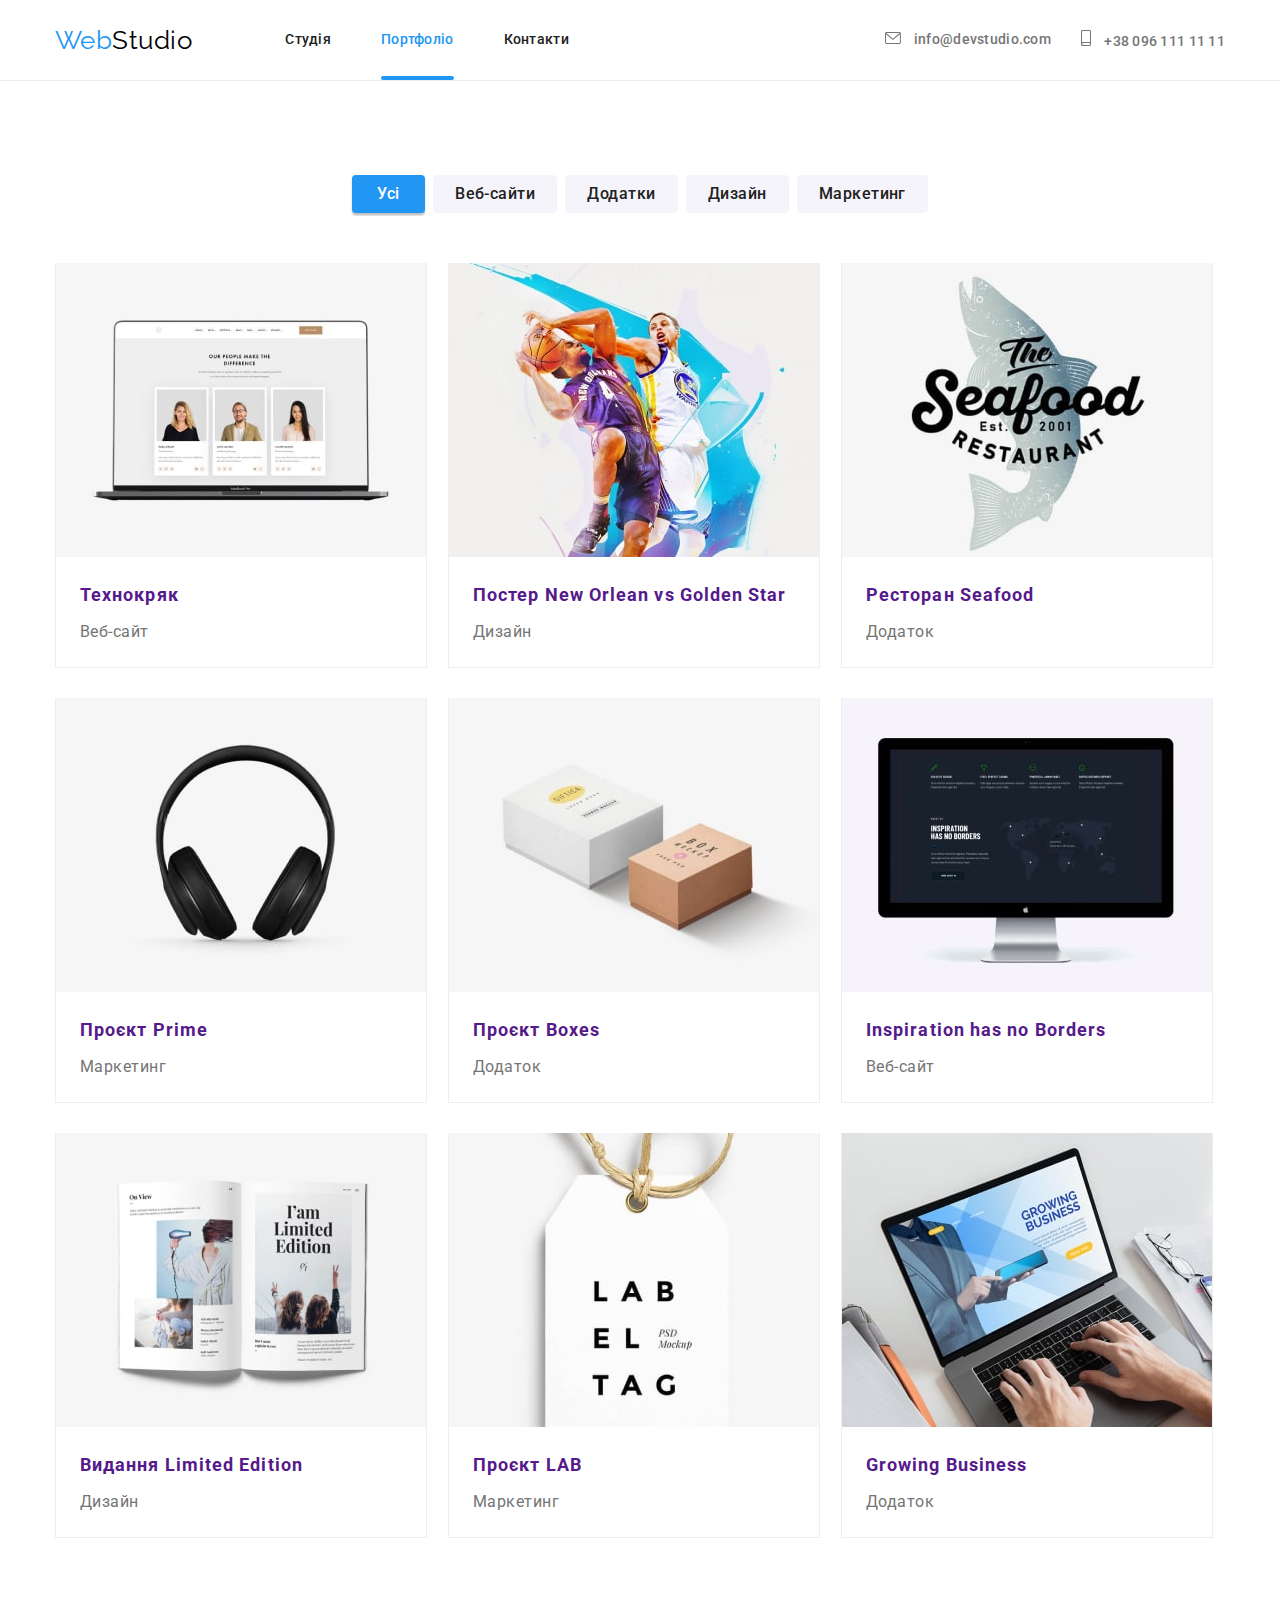
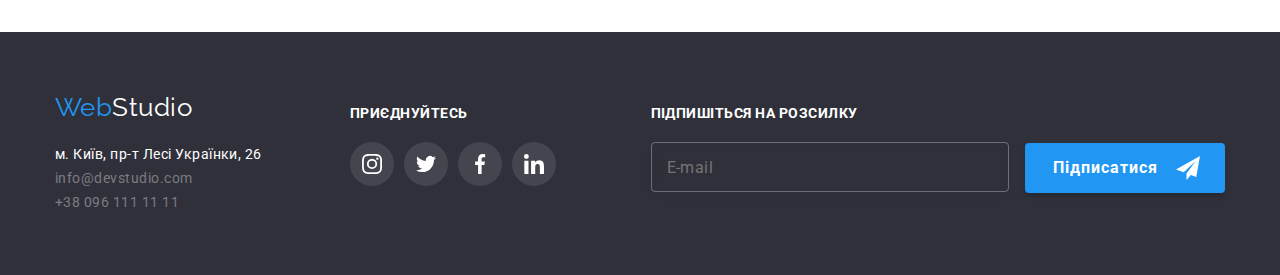
==== commit 46372c20: "Ended_footer_scss" ====
--- a/portfolio.html
+++ b/portfolio.html
@@ -38,19 +38,18 @@
                 <li class="site-nav__item"><a href="" class="site-nav__link">Контакти</a></li>
             </ul>
     
-            <ul class="contacts-header list">
-                <li class="item"><a href="mailto:info@devstudio.com" class="link">
-                        <svg class="item-icon" width="16" height="12">
+            <ul class="contacts">
+                <li class="contacts__item"><a href="mailto:info@devstudio.com" class="contacts__link">
+                        <svg class="contacts__item--icon" width="16" height="12">
                             <use href="./images/icons.svg#icon-envelope"></use>
                         </svg>
                         info@devstudio.com</a></li>
-                <li class="item"><a href="tel:+380961111111" class="link">
-                        <svg class="item-icon" width="10" height="16">
+                <li class="contacts__item"><a href="tel:+380961111111" class="contacts__link">
+                        <svg class="contacts__item--icon" width="10" height="16">
                             <use href="./images/icons.svg#icon-smartphone"></use>
                         </svg>
                         +38 096 111 11 11</a></li>
             </ul>
-        </nav>
     
     </header>
 
@@ -218,85 +217,73 @@
 
     <!--Site footer!-->
 
-    <footer class="page-footer">
-
-        <section class="container footer-padding">
-            <div class="footer-nav">
-                <a href="./index.html" lang="en" class="logo logo--footercolor page-footer__logo"><span
-                        class="logo--partcolor">Web</span>Studio</a>
-
-                <address>
-                    <ul class="contacts-footer list">
-                        <li class="item">
-                            <a href="https://goo.gl/maps/ekGpi4PjUEy4v1Jb8" target="_blank" rel="noopener noreferrer"
-                                class="footer-address link">м. Київ, пр-т Лесі Українки, 26</a>
-                        </li>
-                        <li class="item"><a href="mailto:info@devstudio.com"
-                                class="footer-mail link">info@devstudio.com</a>
-                        </li>
-                        <li class="item"><a href="tel:+380961111111" class="footer-mail link">+38 096 111 11 11</a></li>
+        <footer class="page-footer">
+        
+            <section class="container page-footer__container">
+                <div class="footer-nav">
+                    <a href="./index.html" lang="en" class="logo logo--footercolor page-footer__logo"><span
+                            class="logo--partcolor">Web</span>Studio</a>
+        
+                    <address>
+                        <ul class="page-footer__contacts">
+                            <li class="item">
+                                <a href="https://goo.gl/maps/ekGpi4PjUEy4v1Jb8" target="_blank" rel="noopener noreferrer"
+                                    class="footer-address">м. Київ, пр-т Лесі Українки, 26</a>
+                            </li>
+                            <li class="item"><a href="mailto:info@devstudio.com" class="footer-mail">info@devstudio.com</a>
+                            </li>
+                            <li class="item"><a href="tel:+380961111111" class="footer-mail">+38 096 111 11 11</a></li>
+                        </ul>
+                    </address>
+                </div>
+        
+                <div class="networks">
+                    <b class="subtitle networks__subtitle">приєднуйтесь</b>
+        
+                    <ul class="networks__list">
+                        <li>
+                            <a href="" class="teamicon-instagram-min" aria-label="Instagram">
+                            </a><span lang="en" class="visually-hidden">Instagram</span>
+                        </li>
+                        <li>
+                            <a href="" class="teamicon-twitter-min" aria-label="Twitter">
+                            </a><span lang="en" class="visually-hidden">Twitter</span>
+                        </li>
+                        <li>
+                            <a href="" class="teamicon-facebook-min" aria-label="Facebook">
+                            </a><span lang="en" class="visually-hidden">Facebook</span>
+                        </li>
+                        <li>
+                            <a href="" class="teamicon-linkedin-min" aria-label="Linkedin">
+                            </a><span lang="en" class="visually-hidden">Linkedin</span>
+                        </li>
                     </ul>
-                </address>
-            </div>
-
-            <div class="networks">
-                <b class="title">приєднуйтесь</b>
-
-                <ul class="list list-networks">
-                    <li class="item icon-item">
-                        <a href="" class="link social-networks" aria-label="Instagram">
-                            <svg class="icon-networks" width="20" height="20">
-                                <use href="./images/icons.svg#icon-instagram"></use>
-                            </svg>
-                        </a><span class="visually-hidden">Instagram</span>
-                    </li>
-                    <li class="item icon-item">
-                        <a href="" class="link social-networks" aria-label="Twitter">
-                            <svg class="icon-networks" width="20" height="20">
-                                <use href="./images/icons.svg#icon-twitter"></use>
-                            </svg>
-                        </a><span class="visually-hidden">Twitter</span>
-                    </li>
-                    <li class="item icon-item">
-                        <a href="" class="link social-networks" aria-label="Facebook">
-                            <svg class="icon-networks" width="20" height="20">
-                                <use href="./images/icons.svg#icon-facebook"></use>
-                            </svg>
-                        </a><span class="visually-hidden">Facebook</span>
-                    </li>
-                    <li class="item icon-item">
-                        <a href="" class="link social-networks" aria-label="Linkedin">
-                            <svg class="icon-networks" width="20" height="20">
-                                <use href="./images/icons.svg#icon-linkedin"></use>
-                            </svg>
-                        </a><span class="visually-hidden">Linkedin</span>
-                    </li>
-                </ul>
-
-            </div>
-
-            <div class="subscribe">
-                <b class="title">Підпишіться на розсилку</b>
-
-                <form class="form">
-                    <div class="subscribe-form-field">
-
-                        <input type="email" class="form-input" name="mail" id="mail" placeholder=" "
-                            autocomplete="off" />
-                        <label for="mail" class="form-label">E-mail</label>
-
-                        <button type="submit" class="button-submit">
-                            <svg class="button-submit__icon" width="24" height="24">
-                                <use href="./images/icons.svg#icon-paperplane"></use>
-                            </svg>
-                            Підписатися</button>
-                    </div>
-                </form>
-            </div>
-
-        </section>
-
-    </footer>
+        
+                </div>
+        
+                <div class="subscribe">
+                    <b class="subtitle subscribe__subtitle">Підпишіться на розсилку</b>
+        
+                    <form class="subscribe-form">
+                        <div class="subscribe-form__field">
+        
+                            <input type="email" class="subscribe-form__input" name="mail" id="mail" placeholder=" "
+                                autocomplete="off" />
+                            <label for="mail" class="subscribe-form__label">E-mail</label>
+        
+                            <button type="submit" class="button-submit">
+                                <svg class="button-submit__icon" width="24" height="24">
+                                    <use href="./images/icons.svg#icon-paperplane"></use>
+                                </svg>
+                                Підписатися</button>
+                        </div>
+                    </form>
+                </div>
+        
+            </section>
+        
+        </footer>
+        
 </body>
 
 </html>--- a/css/styles.css
+++ b/css/styles.css
@@ -6,10 +6,6 @@
   padding-bottom: 0;
 }
 
-.container.no-padding-top {
-  padding-top: 0;
-}
-
 .container.no-padding-bottom {
   padding-bottom: 0;
 }
@@ -23,278 +19,29 @@
 
 /* -----Contacts header----- */
 
-.contacts-header {
-  display: flex;
-  margin-left: auto;
-}
-
-.contacts-header .item:not(:last-child) {
-  margin-right: 30px;
-}
-
-.contacts-header .link {
-  padding-top: 20px;
-  padding-bottom: 20px;
-  color: var(--primary-color);
-
-  transition: color 250ms cubic-bezier(0.4, 0, 0.2, 1);
-
-  font-weight: 500;
-  font-size: 14px;
-  line-height: 1.14;
-  letter-spacing: 0.02em;
-}
-
-.contacts-header .item .item-icon {
-  fill: currentColor;
-
-  display: inline-flex;
-
-  margin-right: 10px;
-}
-
-.contacts-header .link:hover,
-.contacts-header .link:focus {
-  color: var(--accent-color);
-}
+
 
 /* --------------------Main Index Part!-------------------- */
 
 /* -----Hero----- */
 
-.hero {
-  height: 600px;
-  max-width: 1600px;
-  margin-left: auto;
-  margin-right: auto;
-  background-image: linear-gradient(
-      to right,
-      rgba(47, 48, 58, 0.4),
-      rgba(47, 48, 58, 0.4)
-    ),
-    url("../images/background-hero-min.jpg");
-  background-color: #c4c4c4;
-
-  text-align: center;
-}
-
-.hero-title {
-  margin-bottom: 30px;
-  padding-top: 200px;
-
-  color: var(--primary-white-color);
-
-  font-weight: 900;
-  font-size: 44px;
-  line-height: 1.36;
-  letter-spacing: 0.06em;
-  text-transform: uppercase;
-}
 
 /* -----Section----- */
 
-.section-title {
-  margin-bottom: 0;
-
-  font-size: 36px;
-  line-height: 1.17;
-  text-align: center;
-}
+
 
 /* -----Our features----- */
 
-.features-list .list {
-  display: flex;
-  justify-content: space-between;
-}
-
-.features-list .list .item .icon-picture {
-  margin-bottom: 30px;
-  width: 270px;
-  height: 120px;
-
-  display: flex;
-  justify-content: center;
-  align-items: center;
-  background-color: var(--button-bgd-color);
-  border-radius: 4px;
-  color: var(--title-and-btn-color);
-}
-
-.features-list .list .item .icon-item {
-  fill: currentColor;
-}
-
-.features-list .title {
-  margin-bottom: 10px;
-
-  font-size: 14px;
-  line-height: 1.14;
-  text-transform: uppercase;
-}
-
-.features-list .text {
-  margin-top: 0;
-  margin-bottom: 0;
-  width: 270px;
-  font-size: 14px;
-  line-height: 1.71;
-}
+
 
 /* -----Our progects----- */
 
-.projects .list {
-  display: flex;
-  justify-content: space-between;
-}
-
-.projects .item {
-  position: relative;
-}
-
-.projects .item .title {
-  position: absolute;
-  bottom: 0;
-  right: 0;
-  width: 100%;
-  height: 70px;
-
-  display: flex;
-  margin-bottom: 0;
-  justify-content: center;
-  align-items: center;
-
-  color: var(--primary-white-color);
-  background-color: rgba(47, 48, 58, 0.8);
-
-  font-size: 14px;
-  line-height: 1.14;
-  text-transform: uppercase;
-}
-
-.projects .section-title {
-  margin-bottom: 50px;
-}
 
 /* -----Our team----- */
 
-.team {
-  background-color: var(--secondary-bgd-color);
-}
-
-.team .list {
-  display: flex;
-  justify-content: space-between;
-}
-
-.team .item-card {
-  background-color: var(--primary-white-color);
-  box-shadow: 0px 1px 3px rgba(0, 0, 0, 0.12), 0px 1px 1px rgba(0, 0, 0, 0.14),
-    0px 2px 1px rgba(0, 0, 0, 0.2);
-  border-radius: 0px 0px 4px 4px;
-}
-
-.team .section-title {
-  margin-bottom: 50px;
-}
-
-.team .title-name {
-  margin-top: 30px;
-  margin-bottom: 10px;
-
-  font-weight: 500;
-  font-size: 16px;
-  line-height: 1.19;
-  text-align: center;
-}
-
-.team .text {
-  margin-top: 0;
-  margin-bottom: 16px;
-
-  font-size: 16px;
-  line-height: 1.19;
-  text-align: center;
-}
-
-.team .list-networks {
-  margin-left: 32px;
-  margin-right: 32px;
-  margin-bottom: 30px;
-
-  display: grid;
-  grid-template-columns: repeat(4, 1fr);
-  column-gap: 10px;
-  place-items: center;
-}
-
-.team .social-networks {
-  transition: color 250ms cubic-bezier(0.4, 0, 0.2, 1),
-    background-color 250ms cubic-bezier(0.4, 0, 0.2, 1);
-
-  width: 44px;
-  height: 44px;
-
-  display: flex;
-  justify-content: center;
-  align-items: center;
-
-  background-color: var(--primary-white-color);
-  color: var(--networks-icon-color);
-  border-radius: 50%;
-}
-
-.team .social-networks .icon-networks {
-  fill: currentColor;
-}
-
-.team .social-networks:hover,
-.team .social-networks:focus {
-  background-color: var(--accent-color);
-  color: var(--primary-white-color);
-}
-
 /* -----Our clients!----- */
 
-.clients .title {
-  margin-bottom: 0;
-
-  font-size: 36px;
-  line-height: 1.17;
-  text-align: center;
-}
-
-.clients .list {
-  margin-top: 50px;
-
-  display: grid;
-  grid-template-columns: repeat(6, 170px);
-  column-gap: 30px;
-}
-
-.clients .list .link {
-  transition: color 250ms cubic-bezier(0.4, 0, 0.2, 1),
-    border-color 250ms cubic-bezier(0.4, 0, 0.2, 1);
-
-  display: flex;
-  height: 92px;
-  justify-content: center;
-  align-items: center;
-
-  color: var(--networks-icon-color);
-  border: 1px solid var(--networks-icon-color);
-  border-radius: 4px;
-}
-
-.clients .list .link .icon-clients {
-  fill: currentColor;
-}
-
-.clients .list .link:hover,
-.clients .list .link:focus {
-  color: var(--accent-color);
-  border-color: var(--accent-color);
-}
+
 
 /* --------------------Main Portfolio Part!-------------------- */
 
@@ -417,97 +164,11 @@
 
 /* --------------------Site footer!-------------------- */
 
-.page-footer {
-  background-color: var(--footer-bgd-color);
-}
-
-.page-footer .container {
-  display: flex;
-}
-
-/* -----Footer nav!----- */
-
-
-.container.footer-padding {
-  padding-top: 60px;
-  padding-bottom: 60px;
-}
-
-.contacts-footer .item:not(:last-child) {
-  margin-bottom: 9px;
-}
-
-.footer-address {
-  color: var(--primary-white-color);
-}
-
-.footer-mail.link {
-  transition: color 250ms cubic-bezier(0.4, 0, 0.2, 1);
-
-  color: var(--footer-contacts-color);
-}
-
-.footer-mail:hover,
-.footer-mail:focus {
-  color: var(--accent-color);
-}
-
-.page-footer .contacts-footer {
-  font-size: 14px;
-  line-height: 1.71;
-  font-style: normal;
-}
+
 
 /* -----Footer networks!----- */
 
-.page-footer .networks {
-  padding-top: 12px;
-  margin-left: 88px;
-}
-
-.page-footer .networks .title {
-  font-size: 14px;
-  line-height: 1.14;
-  text-transform: uppercase;
-
-  color: var(--primary-white-color);
-}
-
-.page-footer .list-networks {
-  display: grid;
-  grid-template-columns: repeat(4, 1fr);
-  column-gap: 10px;
-  place-items: center;
-  margin-top: 20px;
-}
-
-.page-footer .list-networks .icon-item {
-  transition: background-color 250ms cubic-bezier(0.4, 0, 0.2, 1);
-
-  width: 44px;
-  height: 44px;
-
-  display: flex;
-  justify-content: center;
-  align-items: center;
-
-  background-color: var(--footer-networks-bgd-color);
-  border-radius: 50%;
-}
-
-.page-footer .list-networks .social-networks {
-  color: var(--primary-white-color);
-}
-
-.page-footer .networks .icon-networks {
-  display: block;
-  fill: currentColor;
-}
-
-.page-footer .networks .icon-item:hover,
-.page-footer .networks .icon-item:focus {
-  background-color: var(--accent-color);
-}
+
 
 /* -----Footer subscribe!----- */
 
--- a/css/main.min.css
+++ b/css/main.min.css
@@ -1 +1 @@
-p,h1,h2,h3,h4,h5,h6{margin:0}img{display:block}button{cursor:pointer}a,li{text-decoration:none}ul,ol{padding:0;margin:0;list-style:none}body{color:var(--primary-color);font-family:"Roboto",sans-serif;letter-spacing:.03em}.title{margin-top:0;color:var(--title-and-btn-color)}:root{--primary-color: #757575;--title-and-btn-color: #212121;--secondary-bgd-color: #f5f4fa;--footer-bgd-color: #2f303a;--accent-color: #2196f3;--hero-btn-accent-color: #188ce8;--primary-white-color: #ffffff;--footer-contacts-color: #ffffff60;--primary-black-color: #000000;--button-bgd-color: #f5f4fa;--networks-icon-color: #afb1b8;--border-color: #eeeeee;--footer-networks-bgd-color: rgba(255, 255, 255, 0.1);--accent-portfolio-bg-color: rgba(33, 150, 243, 0.9);--placeholder-color: rgba(117, 117, 117, 0.5);--color-header-border: #ececec}.visually-hidden{position:absolute;width:1px;height:1px;margin:-1px;border:0;padding:0;white-space:nowrap;overflow:hidden}.container{width:1200px;padding-left:15px;padding-right:15px;padding-top:94px;padding-bottom:94px;margin:0 auto}.button-submit,.button-secondary,.button-primary,.button-hero{display:inline-block;border-radius:4px;min-width:73px;border-width:0;color:var(--primary-white-color);background-color:var(--accent-color);-webkit-transition:background-color 250ms cubic-bezier(0.4, 0, 0.2, 1);transition:background-color 250ms cubic-bezier(0.4, 0, 0.2, 1);font-family:inherit;font-weight:500;font-size:16px;line-height:1.62;letter-spacing:.03em}.button-hero{padding-top:10px;padding-right:32px;padding-bottom:10px;padding-left:32px;-webkit-box-shadow:0px 4px 4px rgba(0,0,0,.15);box-shadow:0px 4px 4px rgba(0,0,0,.15);font-weight:700;line-height:1.88;letter-spacing:.06em}.button-hero:hover,.button-hero:focus{background-color:var(--hero-btn-accent-color)}.button-primary{padding-top:6px;padding-right:22px;padding-bottom:6px;padding-left:22px;color:var(--primary-white-color);background-color:var(--accent-color);-webkit-box-shadow:0px 3px 1px rgba(0,0,0,.1),0px 1px 2px rgba(0,0,0,.08),0px 2px 2px rgba(0,0,0,.12);box-shadow:0px 3px 1px rgba(0,0,0,.1),0px 1px 2px rgba(0,0,0,.08),0px 2px 2px rgba(0,0,0,.12)}.button-secondary{padding-top:6px;padding-right:22px;padding-bottom:6px;padding-left:22px;color:var(--title-and-btn-color);background-color:var(--button-bgd-color);-webkit-transition:color 250ms cubic-bezier(0.4, 0, 0.2, 1),background-color 250ms cubic-bezier(0.4, 0, 0.2, 1),-webkit-box-shadow 250ms cubic-bezier(0.4, 0, 0.2, 1);transition:color 250ms cubic-bezier(0.4, 0, 0.2, 1),background-color 250ms cubic-bezier(0.4, 0, 0.2, 1),-webkit-box-shadow 250ms cubic-bezier(0.4, 0, 0.2, 1);transition:color 250ms cubic-bezier(0.4, 0, 0.2, 1),box-shadow 250ms cubic-bezier(0.4, 0, 0.2, 1),background-color 250ms cubic-bezier(0.4, 0, 0.2, 1);transition:color 250ms cubic-bezier(0.4, 0, 0.2, 1),box-shadow 250ms cubic-bezier(0.4, 0, 0.2, 1),background-color 250ms cubic-bezier(0.4, 0, 0.2, 1),-webkit-box-shadow 250ms cubic-bezier(0.4, 0, 0.2, 1)}.button-secondary:hover,.button-secondary:focus{color:var(--primary-white-color);background-color:var(--accent-color);-webkit-box-shadow:0px 3px 1px rgba(0,0,0,.1),0px 1px 2px rgba(0,0,0,.08),0px 2px 2px rgba(0,0,0,.12);box-shadow:0px 3px 1px rgba(0,0,0,.1),0px 1px 2px rgba(0,0,0,.08),0px 2px 2px rgba(0,0,0,.12)}.button-submit{position:relative;padding-top:10px;padding-right:0px;padding-bottom:10px;padding-left:28px;min-width:200px;text-align:left;-webkit-box-shadow:0px 4px 4px rgba(0,0,0,.15);box-shadow:0px 4px 4px rgba(0,0,0,.15);font-weight:700;line-height:1.88;letter-spacing:.06em}.button-submit:hover,.button-submit:focus{background-color:var(--hero-btn-accent-color)}.button-submit__icon{position:absolute;right:13px;bottom:50%;-webkit-transform:translate(-50%, 50%);transform:translate(-50%, 50%);fill:currentColor}.page-header{border-bottom-width:1px;border-bottom-style:solid;border-bottom-color:var(--color-header-border);background-color:var(--primary-white-color)}.page-header__container{display:-webkit-box;display:-ms-flexbox;display:flex;-webkit-box-align:center;-ms-flex-align:center;align-items:center;padding-top:0;padding-bottom:0}.logo{font-family:"Raleway",sans-serif;font-size:26px;line-height:1.19}.page-footer__logo{display:inline-block;margin-bottom:20px}.page-header__logo{margin-right:93px}.logo--headercolor{color:var(--primary-black-color)}.logo--footercolor{color:var(--primary-white-color)}.logo--partcolor{color:var(--accent-color)}.site-nav{position:relative;display:-webkit-box;display:-ms-flexbox;display:flex}.site-nav__item{position:relative}.site-nav__item:not(:last-child){margin-right:50px}.site-nav__link{display:block;padding-top:32px;padding-bottom:32px;-webkit-transition:color 250ms cubic-bezier(0.4, 0, 0.2, 1);transition:color 250ms cubic-bezier(0.4, 0, 0.2, 1);color:var(--title-and-btn-color);font-weight:500;font-size:14px;line-height:1.14;letter-spacing:.02em}.site-nav__link:hover{color:var(--accent-color)}.current{color:var(--accent-color)}.current::after{position:absolute;left:0px;bottom:0px;display:block;content:"";width:100%;height:4px;background-color:var(--accent-color);border-radius:2px}/*# sourceMappingURL=main.min.css.map */+p,h1,h2,h3,h4,h5,h6{margin:0}img{display:block}button{cursor:pointer}a,li{text-decoration:none}ul,ol{padding:0;margin:0;list-style:none}body{color:var(--primary-color);font-family:"Roboto",sans-serif;letter-spacing:.03em}:root{--primary-color: #757575;--title-and-btn-color: #212121;--secondary-bgd-color: #f5f4fa;--footer-bgd-color: #2f303a;--accent-color: #2196f3;--hero-btn-accent-color: #188ce8;--primary-white-color: #ffffff;--footer-contacts-color: #ffffff60;--primary-black-color: #000000;--button-bgd-color: #f5f4fa;--networks-icon-color: #afb1b8;--border-color: #eeeeee;--footer-networks-bgd-color: rgba(255, 255, 255, 0.1);--accent-portfolio-bg-color: rgba(33, 150, 243, 0.9);--placeholder-color: rgba(117, 117, 117, 0.5);--color-header-border: #ececec;--color-bgd-hero: #c4c4c4;--color-footer-form: rgba(255, 255, 255, 0.6);--color-footer-border-form: rgba(255, 255, 255, 0.3)}.visually-hidden{position:absolute;width:1px;height:1px;margin:-1px;border:0;padding:0;white-space:nowrap;overflow:hidden}.container{width:1200px;padding-left:15px;padding-right:15px;padding-top:94px;padding-bottom:94px;margin:0 auto}.button-submit,.button-secondary,.button-primary,.button-hero{display:inline-block;border-radius:4px;min-width:73px;border-width:0;color:var(--primary-white-color);background-color:var(--accent-color);-webkit-transition:background-color 250ms cubic-bezier(0.4, 0, 0.2, 1);transition:background-color 250ms cubic-bezier(0.4, 0, 0.2, 1);font-family:inherit;font-weight:500;font-size:16px;line-height:1.62;letter-spacing:.03em}.button-hero{padding-top:10px;padding-right:32px;padding-bottom:10px;padding-left:32px;-webkit-box-shadow:0px 4px 4px rgba(0,0,0,.15);box-shadow:0px 4px 4px rgba(0,0,0,.15);font-weight:700;line-height:1.88;letter-spacing:.06em}.button-hero:hover,.button-hero:focus{background-color:var(--hero-btn-accent-color)}.button-primary{padding-top:6px;padding-right:22px;padding-bottom:6px;padding-left:22px;color:var(--primary-white-color);background-color:var(--accent-color);-webkit-box-shadow:0px 3px 1px rgba(0,0,0,.1),0px 1px 2px rgba(0,0,0,.08),0px 2px 2px rgba(0,0,0,.12);box-shadow:0px 3px 1px rgba(0,0,0,.1),0px 1px 2px rgba(0,0,0,.08),0px 2px 2px rgba(0,0,0,.12)}.button-secondary{padding-top:6px;padding-right:22px;padding-bottom:6px;padding-left:22px;color:var(--title-and-btn-color);background-color:var(--button-bgd-color);-webkit-transition:color 250ms cubic-bezier(0.4, 0, 0.2, 1),background-color 250ms cubic-bezier(0.4, 0, 0.2, 1),-webkit-box-shadow 250ms cubic-bezier(0.4, 0, 0.2, 1);transition:color 250ms cubic-bezier(0.4, 0, 0.2, 1),background-color 250ms cubic-bezier(0.4, 0, 0.2, 1),-webkit-box-shadow 250ms cubic-bezier(0.4, 0, 0.2, 1);transition:color 250ms cubic-bezier(0.4, 0, 0.2, 1),box-shadow 250ms cubic-bezier(0.4, 0, 0.2, 1),background-color 250ms cubic-bezier(0.4, 0, 0.2, 1);transition:color 250ms cubic-bezier(0.4, 0, 0.2, 1),box-shadow 250ms cubic-bezier(0.4, 0, 0.2, 1),background-color 250ms cubic-bezier(0.4, 0, 0.2, 1),-webkit-box-shadow 250ms cubic-bezier(0.4, 0, 0.2, 1)}.button-secondary:hover,.button-secondary:focus{color:var(--primary-white-color);background-color:var(--accent-color);-webkit-box-shadow:0px 3px 1px rgba(0,0,0,.1),0px 1px 2px rgba(0,0,0,.08),0px 2px 2px rgba(0,0,0,.12);box-shadow:0px 3px 1px rgba(0,0,0,.1),0px 1px 2px rgba(0,0,0,.08),0px 2px 2px rgba(0,0,0,.12)}.button-submit{position:relative;padding-top:10px;padding-right:0px;padding-bottom:10px;padding-left:28px;min-width:200px;text-align:left;-webkit-box-shadow:0px 4px 4px rgba(0,0,0,.15);box-shadow:0px 4px 4px rgba(0,0,0,.15);font-weight:700;line-height:1.88;letter-spacing:.06em}.button-submit:hover,.button-submit:focus{background-color:var(--hero-btn-accent-color)}.button-submit__icon{position:absolute;right:13px;bottom:50%;-webkit-transform:translate(-50%, 50%);transform:translate(-50%, 50%);fill:currentColor}.hero__title{color:var(--primary-white-color);font-weight:900;font-size:44px;line-height:1.36;letter-spacing:.06em;text-transform:uppercase}.section__title{color:var(--title-and-btn-color);font-size:36px;line-height:1.17;text-align:center}.section__title--indent{margin-bottom:50px}.subtitle{color:var(--title-and-btn-color);font-size:14px;line-height:1.14;text-transform:uppercase}.employee-name-title{color:var(--title-and-btn-color);font-weight:500;font-size:16px;line-height:1.19;text-align:center}.employee-name-title--indent{margin-top:30px;margin-bottom:10px}.page-header{border-bottom-width:1px;border-bottom-style:solid;border-bottom-color:var(--color-header-border);background-color:var(--primary-white-color)}.page-header__container{display:-webkit-box;display:-ms-flexbox;display:flex;-webkit-box-align:center;-ms-flex-align:center;align-items:center;padding-top:0;padding-bottom:0}.logo{font-family:"Raleway",sans-serif;font-size:26px;line-height:1.19}.page-footer__logo{display:inline-block;margin-bottom:20px}.page-header__logo{margin-right:93px}.logo--headercolor{color:var(--primary-black-color)}.logo--footercolor{color:var(--primary-white-color)}.logo--partcolor{color:var(--accent-color)}.site-nav{position:relative;display:-webkit-box;display:-ms-flexbox;display:flex}.site-nav__item{position:relative}.site-nav__item:not(:last-child){margin-right:50px}.site-nav__link{display:block;padding-top:32px;padding-bottom:32px;-webkit-transition:color 250ms cubic-bezier(0.4, 0, 0.2, 1);transition:color 250ms cubic-bezier(0.4, 0, 0.2, 1);color:var(--title-and-btn-color);font-weight:500;font-size:14px;line-height:1.14;letter-spacing:.02em}.site-nav__link:hover{color:var(--accent-color)}.current{color:var(--accent-color)}.current::after{position:absolute;left:0px;bottom:0px;display:block;content:"";width:100%;height:4px;background-color:var(--accent-color);border-radius:2px}.contacts{display:-webkit-box;display:-ms-flexbox;display:flex;margin-left:auto}.contacts__item:not(:last-child){margin-right:30px}.contacts__link{padding-top:20px;padding-bottom:20px;color:var(--primary-color);-webkit-transition:color 250ms cubic-bezier(0.4, 0, 0.2, 1);transition:color 250ms cubic-bezier(0.4, 0, 0.2, 1);font-weight:500;font-size:14px;line-height:1.14;letter-spacing:.02em}.contacts__link:hover,.contacts__link:focus{color:var(--accent-color)}.contacts__item--icon{display:-webkit-inline-box;display:-ms-inline-flexbox;display:inline-flex;margin-right:10px;fill:currentColor}.hero{height:600px;max-width:1600px;margin-left:auto;margin-right:auto;background-image:-webkit-gradient(linear, left top, right top, from(rgba(47, 48, 58, 0.4)), to(rgba(47, 48, 58, 0.4))),url("../images/background-hero-min.jpg");background-image:linear-gradient(to right, rgba(47, 48, 58, 0.4), rgba(47, 48, 58, 0.4)),url("../images/background-hero-min.jpg");background-color:var(--color-bgd-hero);text-align:center}.hero__container{padding-top:0;padding-bottom:0}.hero__title--indent{margin-bottom:30px;padding-top:200px}.features__list{display:-webkit-box;display:-ms-flexbox;display:flex;-webkit-box-pack:justify;-ms-flex-pack:justify;justify-content:space-between}.features__item:not(:last-child){margin-right:30px}.features__icon{width:270px;height:120px;display:-webkit-box;display:-ms-flexbox;display:flex;-webkit-box-pack:center;-ms-flex-pack:center;justify-content:center;-webkit-box-align:center;-ms-flex-align:center;align-items:center;background-color:var(--button-bgd-color);border-radius:4px;color:var(--title-and-btn-color)}.features__icon--indent{margin-bottom:30px}.features__picture{fill:currentColor}.features__subtitle--indent{margin-bottom:10px}.features__text{margin-top:0;margin-bottom:0;width:270px;font-size:14px;line-height:1.71}.projects__container{padding-top:0}.projects__list{display:-webkit-box;display:-ms-flexbox;display:flex;-webkit-box-pack:justify;-ms-flex-pack:justify;justify-content:space-between}.projects__item{position:relative}.projects__subtitle{position:absolute;bottom:0;right:0;width:100%;height:70px;display:-webkit-box;display:-ms-flexbox;display:flex;margin-bottom:0;-webkit-box-pack:center;-ms-flex-pack:center;justify-content:center;-webkit-box-align:center;-ms-flex-align:center;align-items:center;color:var(--primary-white-color);background-color:rgba(47,48,58,.8)}.team{background-color:var(--secondary-bgd-color)}.team__list{display:-webkit-box;display:-ms-flexbox;display:flex;-webkit-box-pack:justify;-ms-flex-pack:justify;justify-content:space-between}.team__item{background-color:var(--primary-white-color);-webkit-box-shadow:0px 1px 3px rgba(0,0,0,.12),0px 1px 1px rgba(0,0,0,.14),0px 2px 1px rgba(0,0,0,.2);box-shadow:0px 1px 3px rgba(0,0,0,.12),0px 1px 1px rgba(0,0,0,.14),0px 2px 1px rgba(0,0,0,.2);border-radius:0px 0px 4px 4px}.team__text{font-size:16px;line-height:1.19;text-align:center}.team__text--indent{margin-top:0;margin-bottom:16px}.team-sociallink__item{display:grid;grid-template-columns:repeat(4, 1fr);-webkit-column-gap:10px;-moz-column-gap:10px;column-gap:10px;place-items:center}.team-sociallink__item--indent{margin-left:32px;margin-right:32px;margin-bottom:30px}.team-sociallink__icon{-webkit-transition:color 250ms cubic-bezier(0.4, 0, 0.2, 1),background-color 250ms cubic-bezier(0.4, 0, 0.2, 1);transition:color 250ms cubic-bezier(0.4, 0, 0.2, 1),background-color 250ms cubic-bezier(0.4, 0, 0.2, 1);width:44px;height:44px;display:-webkit-box;display:-ms-flexbox;display:flex;-webkit-box-pack:center;-ms-flex-pack:center;justify-content:center;-webkit-box-align:center;-ms-flex-align:center;align-items:center;fill:currentColor;background-color:var(--primary-white-color);color:var(--networks-icon-color);border-radius:50%}.team-sociallink__icon:hover,.team-sociallink__icon:focus{background-color:var(--accent-color);color:var(--primary-white-color)}.clients__list{display:grid;grid-template-columns:repeat(6, 170px);-webkit-column-gap:30px;-moz-column-gap:30px;column-gap:30px}.clients__link{-webkit-transition:color 250ms cubic-bezier(0.4, 0, 0.2, 1),border-color 250ms cubic-bezier(0.4, 0, 0.2, 1);transition:color 250ms cubic-bezier(0.4, 0, 0.2, 1),border-color 250ms cubic-bezier(0.4, 0, 0.2, 1);display:-webkit-box;display:-ms-flexbox;display:flex;height:92px;-webkit-box-pack:center;-ms-flex-pack:center;justify-content:center;-webkit-box-align:center;-ms-flex-align:center;align-items:center;color:var(--networks-icon-color);border:1px solid var(--networks-icon-color);border-radius:4px}.clients__link:hover,.clients__link:focus{color:var(--accent-color);border-color:var(--accent-color)}.clients__icon{fill:currentColor}.page-footer{background-color:var(--footer-bgd-color)}.page-footer__container{padding-top:60px;padding-bottom:60px;display:-webkit-box;display:-ms-flexbox;display:flex}.page-footer__contacts:not(:last-child){margin-bottom:9px}.page-footer__contacts{font-size:14px;line-height:1.71;font-style:normal}.footer-address{color:var(--primary-white-color)}.footer-mail{color:var(--footer-contacts-color);-webkit-transition:color 250ms cubic-bezier(0.4, 0, 0.2, 1);transition:color 250ms cubic-bezier(0.4, 0, 0.2, 1)}.footer-mail:hover,.footer-mail:focus{color:var(--accent-color)}.networks{padding-top:12px;margin-left:88px}.networks__subtitle{color:var(--primary-white-color)}.networks__list{display:grid;grid-template-columns:repeat(4, 1fr);-webkit-column-gap:10px;-moz-column-gap:10px;column-gap:10px;place-items:center;margin-top:20px}.teamicon-instagram-min{display:block;width:44px;height:44px;-webkit-box-pack:center;-ms-flex-pack:center;justify-content:center;-webkit-box-align:center;-ms-flex-align:center;align-items:center;-webkit-transition:background-color 250ms cubic-bezier(0.4, 0, 0.2, 1);transition:background-color 250ms cubic-bezier(0.4, 0, 0.2, 1);background-color:var(--footer-networks-bgd-color);background-image:url(".././images/sociallinks/instagram-min.svg");background-size:20px;background-repeat:no-repeat;background-position:50% 50%;border-radius:50%;fill:currentColor}.teamicon-instagram-min:hover,.teamicon-instagram-min:focus{background-color:var(--accent-color)}.teamicon-twitter-min{display:block;width:44px;height:44px;-webkit-box-pack:center;-ms-flex-pack:center;justify-content:center;-webkit-box-align:center;-ms-flex-align:center;align-items:center;-webkit-transition:background-color 250ms cubic-bezier(0.4, 0, 0.2, 1);transition:background-color 250ms cubic-bezier(0.4, 0, 0.2, 1);background-color:var(--footer-networks-bgd-color);background-image:url(".././images/sociallinks/twitter-min.svg");background-size:20px;background-repeat:no-repeat;background-position:50% 50%;border-radius:50%;fill:currentColor}.teamicon-twitter-min:hover,.teamicon-twitter-min:focus{background-color:var(--accent-color)}.teamicon-facebook-min{display:block;width:44px;height:44px;-webkit-box-pack:center;-ms-flex-pack:center;justify-content:center;-webkit-box-align:center;-ms-flex-align:center;align-items:center;-webkit-transition:background-color 250ms cubic-bezier(0.4, 0, 0.2, 1);transition:background-color 250ms cubic-bezier(0.4, 0, 0.2, 1);background-color:var(--footer-networks-bgd-color);background-image:url(".././images/sociallinks/facebook-min.svg");background-size:20px;background-repeat:no-repeat;background-position:50% 50%;border-radius:50%;fill:currentColor}.teamicon-facebook-min:hover,.teamicon-facebook-min:focus{background-color:var(--accent-color)}.teamicon-linkedin-min{display:block;width:44px;height:44px;-webkit-box-pack:center;-ms-flex-pack:center;justify-content:center;-webkit-box-align:center;-ms-flex-align:center;align-items:center;-webkit-transition:background-color 250ms cubic-bezier(0.4, 0, 0.2, 1);transition:background-color 250ms cubic-bezier(0.4, 0, 0.2, 1);background-color:var(--footer-networks-bgd-color);background-image:url(".././images/sociallinks/linkedin-min.svg");background-size:20px;background-repeat:no-repeat;background-position:50% 50%;border-radius:50%;fill:currentColor}.teamicon-linkedin-min:hover,.teamicon-linkedin-min:focus{background-color:var(--accent-color)}.subscribe{padding-top:12px;margin-left:auto}.subscribe__subtitle{color:var(--primary-white-color)}.subscribe-form__field{position:relative;margin-top:20px;display:inline-block}.subscribe-form__label{position:absolute;left:16px;top:50%;-webkit-transform:translate(0, -50%);transform:translate(0, -50%);-webkit-transition:color 250ms cubic-bezier(0.4, 0, 0.2, 1),-webkit-transform 250ms cubic-bezier(0.4, 0, 0.2, 1);transition:color 250ms cubic-bezier(0.4, 0, 0.2, 1),-webkit-transform 250ms cubic-bezier(0.4, 0, 0.2, 1);transition:transform 250ms cubic-bezier(0.4, 0, 0.2, 1),color 250ms cubic-bezier(0.4, 0, 0.2, 1);transition:transform 250ms cubic-bezier(0.4, 0, 0.2, 1),color 250ms cubic-bezier(0.4, 0, 0.2, 1),-webkit-transform 250ms cubic-bezier(0.4, 0, 0.2, 1)}.subscribe-form__input{height:50px;width:358px;margin-right:12px;padding-left:16px;color:var(--color-footer-form);outline:none;background-color:rgba(0,0,0,0);border:1px solid var(--color-footer-border-form);-webkit-filter:drop-shadow(0px 4px 4px rgba(0, 0, 0, 0.15));filter:drop-shadow(0px 4px 4px rgba(0, 0, 0, 0.15));border-radius:4px}.subscribe-form__input:focus{border-color:var(--accent-color)}.subscribe-form__input:not(:-moz-placeholder-shown)+.subscribe-form__label{color:var(--primary-white-color);transform:translate(-75px, -50%)}.subscribe-form__input:not(:-ms-input-placeholder)+.subscribe-form__label{color:var(--primary-white-color);transform:translate(-75px, -50%)}.subscribe-form__input:focus+.subscribe-form__label,.subscribe-form__input:not(:placeholder-shown)+.subscribe-form__label{color:var(--primary-white-color);-webkit-transform:translate(-75px, -50%);transform:translate(-75px, -50%)}/*# sourceMappingURL=main.min.css.map */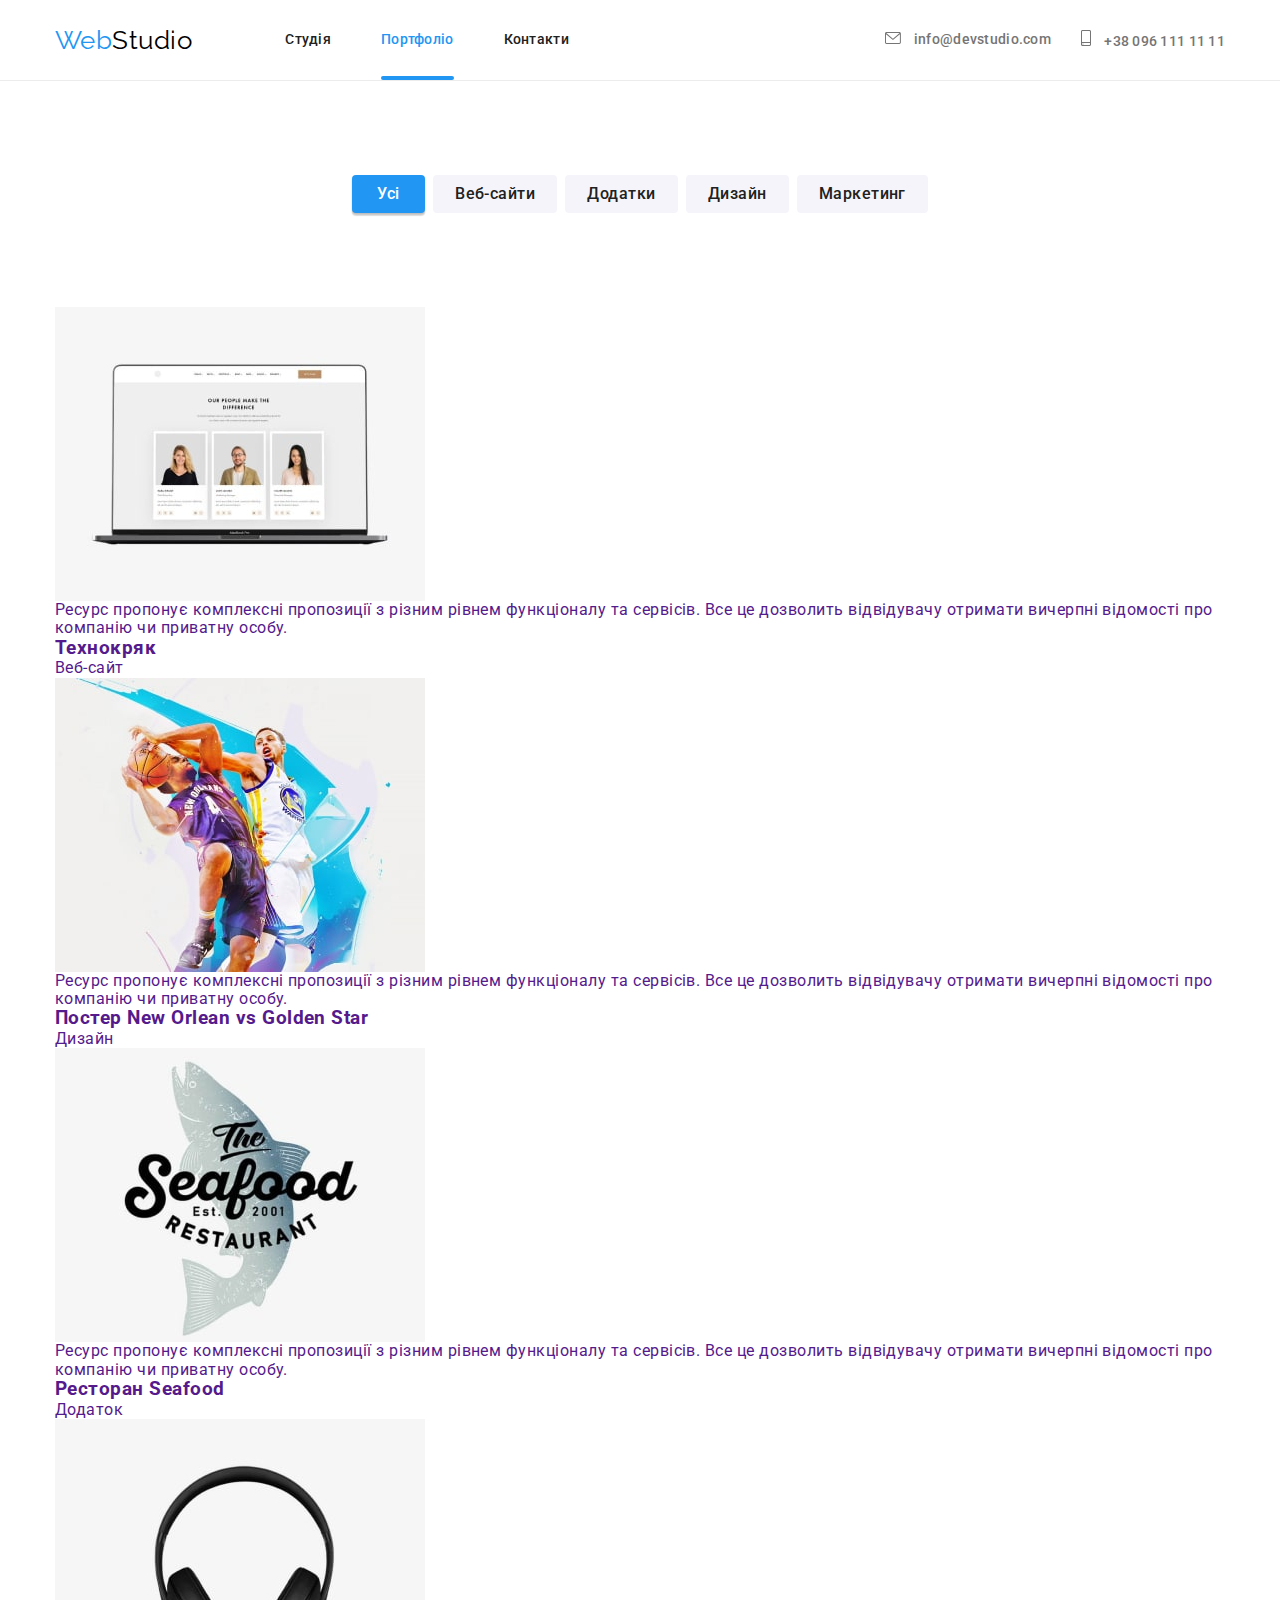
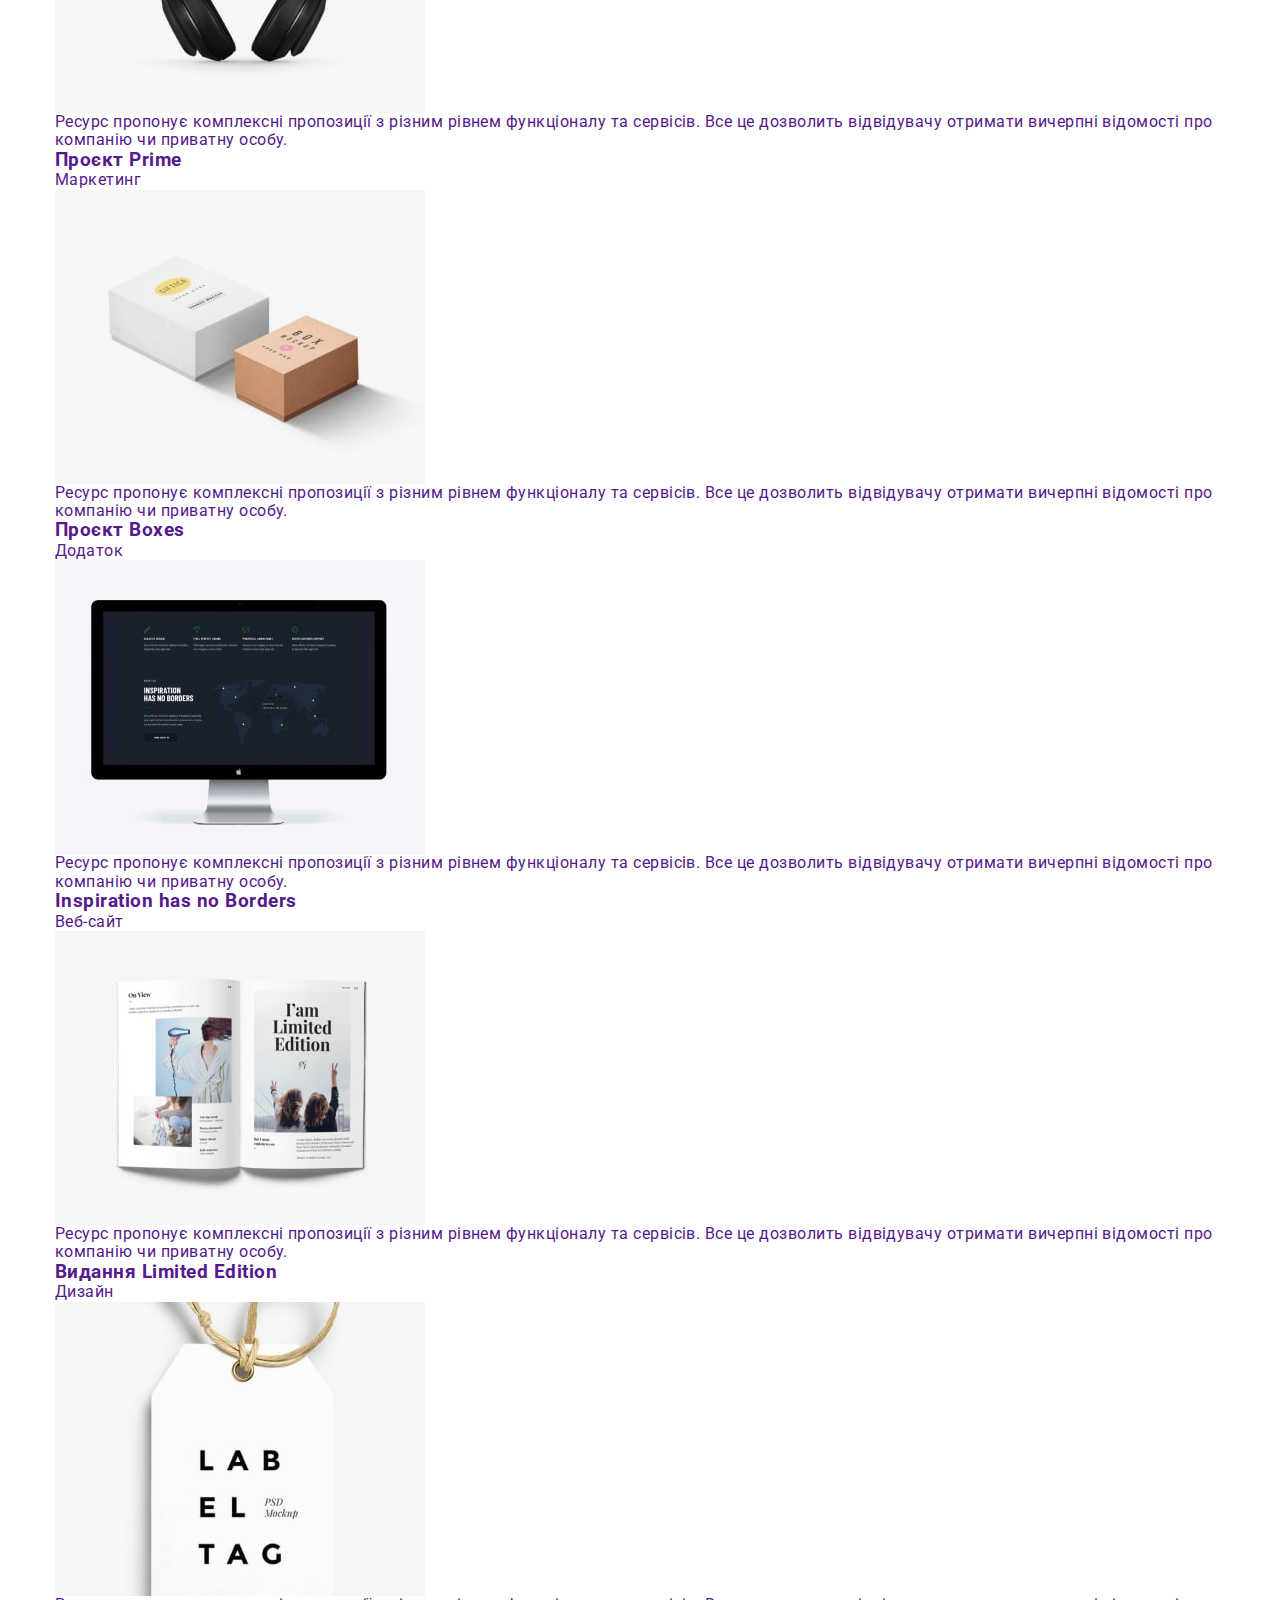
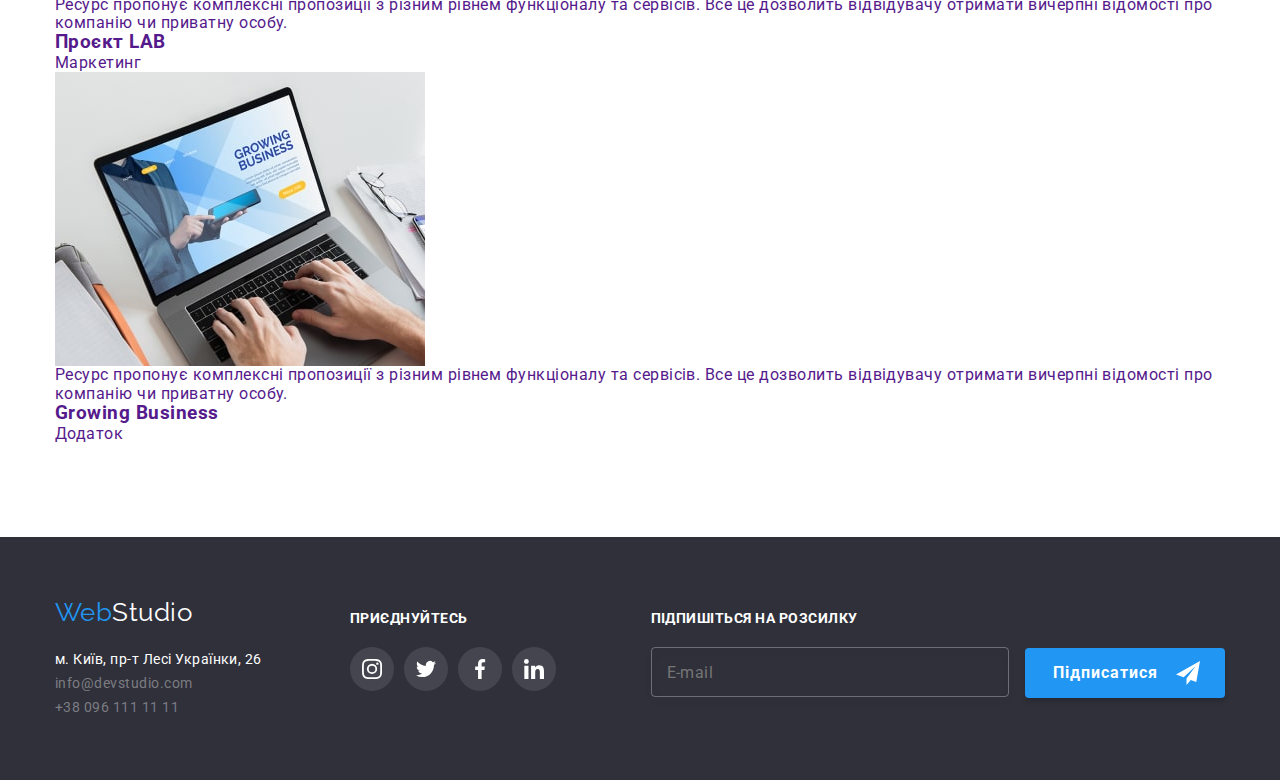
==== commit 9775c654: "Created_portfolio_scss" ====
--- a/portfolio.html
+++ b/portfolio.html
@@ -26,18 +26,18 @@
     <!--Site header!-->
 
     <header class="page-header">
-    
+
         <nav class="container page-header__container">
-    
+
             <a href="./index.html" lang="en" class="logo logo--headercolor page-header__logo">
                 <span class="logo--partcolor">Web</span>Studio</a>
-    
+
             <ul class="site-nav">
                 <li class="site-nav__item"><a href="./index.html" class="site-nav__link">Студія</a></li>
                 <li class="site-nav__item"><a href="./portfolio.html" class="site-nav__link current">Портфоліо</a></li>
                 <li class="site-nav__item"><a href="" class="site-nav__link">Контакти</a></li>
             </ul>
-    
+
             <ul class="contacts">
                 <li class="contacts__item"><a href="mailto:info@devstudio.com" class="contacts__link">
                         <svg class="contacts__item--icon" width="16" height="12">
@@ -50,7 +50,7 @@
                         </svg>
                         +38 096 111 11 11</a></li>
             </ul>
-    
+
     </header>
 
     <!--Main part!-->
@@ -58,155 +58,155 @@
     <main>
 
         <section class="filtr">
-            <div class="container no-padding-bottom">
-                <h2 lang="en" class="section-title visually-hidden">Portfolio</h2>
-                <ul class="list">
-                    <li class="item">
+            <div class="container filtr__container">
+                <h2 lang="en" class="section__title visually-hidden">Portfolio</h2>
+                <ul class="filtr__list">
+                    <li class="filtr__item">
                         <button type="button" class="button-primary">Усі</button>
                     </li>
-                    <li class="item">
+                    <li class="filtr__item">
                         <button type="button" class="button-secondary">Веб-сайти</button>
                     </li>
-                    <li class="item">
+                    <li class="filtr__item">
                         <button type="button" class="button-secondary">Додатки</button>
                     </li>
-                    <li class="item">
+                    <li class="filtr__item">
                         <button type="button" class="button-secondary">Дизайн</button>
                     </li>
-                    <li class="item">
+                    <li class="filtr__item">
                         <button type="button" class="button-secondary">Маркетинг</button>
                     </li>
                 </ul>
             </div>
 
-            <div class="container no-padding">
-                <ul class="list">
-                    <li class="item">
-                        <a href="" class="link">
+            <div class="container portfolio-projects__container">
+                <ul class="portfolio-projects__list">
+                    <li class="portfolio-projects__item">
+                        <a href="" class="portfolio-projects__link">
                             <div class="filter-overlay">
                                 <img src="./images/portfolio-img-1-min.jpg" alt="Фото команди" width="370">
-                                <p class="filter-overlay text">Ресурс пропонує комплексні пропозиції з різним рівнем
+                                <p class="filter-overlay__text">Ресурс пропонує комплексні пропозиції з різним рівнем
                                     функціоналу та сервісів. Все це дозволить відвідувачу отримати вичерпні відомості
                                     про компанію чи приватну особу.
                                 </p>
                             </div>
-                            <h3 class="title">Технокряк</h3>
-                            <p class="text">Веб-сайт</p>
-                        </a>
-                    </li>
-                    <li class="item">
-                        <a href="" class="link">
+                            <h3 class="portfolio-projects__title">Технокряк</h3>
+                            <p class="portfolio-projects__text">Веб-сайт</p>
+                        </a>
+                    </li>
+                    <li class="portfolio-projects__item">
+                        <a href="" class="portfolio-projects__link">
                             <div class="filter-overlay">
                                 <img src="./images/portfolio-img-2-min.jpg" alt="Фото баскетбол" width="370">
-                                <p class="filter-overlay text">Ресурс пропонує комплексні пропозиції з різним рівнем
-                                    функціоналу та сервісів. Все це дозволить відвідувачу отримати вичерпні відомості
-                                    про компанію чи приватну
-                                    особу.
-                                </p>
-                            </div>
-                            <h3 class="title">Постер <span lang="en">New Orlean vs Golden Star</span></h3>
-                            <p class="text">Дизайн</p>
-                        </a>
-                    </li>
-                    <li class="item">
-                        <a href="" class="link">
+                                <p class="filter-overlay__text">Ресурс пропонує комплексні пропозиції з різним рівнем
+                                    функціоналу та сервісів. Все це дозволить відвідувачу отримати вичерпні відомості
+                                    про компанію чи приватну
+                                    особу.
+                                </p>
+                            </div>
+                            <h3 class="portfolio-projects__title">Постер <span lang="en">New Orlean vs Golden Star</span></h3>
+                            <p class="portfolio-projects__text">Дизайн</p>
+                        </a>
+                    </li>
+                    <li class="portfolio-projects__item">
+                        <a href="" class="portfolio-projects__link">
                             <div class="filter-overlay">
                                 <img src="./images/portfolio-img-3-min.jpg" alt="Фото ресторан" width="370">
-                                <p class="filter-overlay text">Ресурс пропонує комплексні пропозиції з різним рівнем
-                                    функціоналу та сервісів. Все це дозволить відвідувачу отримати вичерпні відомості
-                                    про компанію чи приватну
-                                    особу.
-                                </p>
-                            </div>
-                            <h3 class="title">Ресторан <span lang="en">Seafood</span></h3>
-                            <p class="text">Додаток</p>
-                        </a>
-                    </li>
-                    <li class="item">
-                        <a href="" class="link">
+                                <p class="filter-overlay__text">Ресурс пропонує комплексні пропозиції з різним рівнем
+                                    функціоналу та сервісів. Все це дозволить відвідувачу отримати вичерпні відомості
+                                    про компанію чи приватну
+                                    особу.
+                                </p>
+                            </div>
+                            <h3 class="portfolio-projects__title">Ресторан <span lang="en">Seafood</span></h3>
+                            <p class="portfolio-projects__text">Додаток</p>
+                        </a>
+                    </li>
+                    <li class="portfolio-projects__item">
+                        <a href="" class="portfolio-projects__link">
                             <div class="filter-overlay">
                                 <img src="./images/portfolio-img-4-min.jpg" alt="Фото навушники" width="370">
-                                <p class="filter-overlay text">Ресурс пропонує комплексні пропозиції з різним рівнем
-                                    функціоналу та сервісів. Все це дозволить відвідувачу отримати вичерпні відомості
-                                    про компанію чи приватну
-                                    особу.
-                                </p>
-                            </div>
-                            <h3 class="title">Проєкт <span lang="en">Prime</span></h3>
-                            <p class="text">Маркетинг</p>
-                        </a>
-                    </li>
-                    <li class="item">
-                        <a href="" class="link">
+                                <p class="filter-overlay__text">Ресурс пропонує комплексні пропозиції з різним рівнем
+                                    функціоналу та сервісів. Все це дозволить відвідувачу отримати вичерпні відомості
+                                    про компанію чи приватну
+                                    особу.
+                                </p>
+                            </div>
+                            <h3 class="portfolio-projects__title">Проєкт <span lang="en">Prime</span></h3>
+                            <p class="portfolio-projects__text">Маркетинг</p>
+                        </a>
+                    </li>
+                    <li class="portfolio-projects__item">
+                        <a href="" class="portfolio-projects__link">
                             <div class="filter-overlay">
                                 <img src="./images/portfolio-img-5-min.jpg" alt="Фото коробки" width="370">
-                                <p class="filter-overlay text">Ресурс пропонує комплексні пропозиції з різним рівнем
-                                    функціоналу та сервісів. Все це дозволить відвідувачу отримати вичерпні відомості
-                                    про компанію чи приватну
-                                    особу.
-                                </p>
-                            </div>
-                            <h3 class="title">Проєкт <span lang="en">Boxes</span></h3>
-                            <p class="text">Додаток</p>
-                        </a>
-                    </li>
-                    <li class="item">
-                        <a href="" class="link">
+                                <p class="filter-overlay__text">Ресурс пропонує комплексні пропозиції з різним рівнем
+                                    функціоналу та сервісів. Все це дозволить відвідувачу отримати вичерпні відомості
+                                    про компанію чи приватну
+                                    особу.
+                                </p>
+                            </div>
+                            <h3 class="portfolio-projects__title">Проєкт <span lang="en">Boxes</span></h3>
+                            <p class="portfolio-projects__text">Додаток</p>
+                        </a>
+                    </li>
+                    <li class="portfolio-projects__item">
+                        <a href="" class="portfolio-projects__link">
                             <div class="filter-overlay">
                                 <img src="./images/portfolio-img-6-min.jpg" alt="Фото монітор" width="370">
-                                <p class="filter-overlay text">Ресурс пропонує комплексні пропозиції з різним рівнем
-                                    функціоналу та сервісів. Все це дозволить відвідувачу отримати вичерпні відомості
-                                    про компанію чи приватну
-                                    особу.
-                                </p>
-                            </div>
-                            <h3 lang="en" class="title">Inspiration has no Borders</h3>
-                            <p class="text">Веб-сайт</p>
-                        </a>
-                    </li>
-                    <li class="item">
-                        <a href="" class="link">
+                                <p class="filter-overlay__text">Ресурс пропонує комплексні пропозиції з різним рівнем
+                                    функціоналу та сервісів. Все це дозволить відвідувачу отримати вичерпні відомості
+                                    про компанію чи приватну
+                                    особу.
+                                </p>
+                            </div>
+                            <h3 lang="en" class="portfolio-projects__title">Inspiration has no Borders</h3>
+                            <p class="portfolio-projects__text">Веб-сайт</p>
+                        </a>
+                    </li>
+                    <li class="portfolio-projects__item">
+                        <a href="" class="portfolio-projects__link">
                             <div class="filter-overlay">
                                 <img src="./images/portfolio-img-7-min.jpg" alt="Фото книга" width="370">
-                                <p class="filter-overlay text">Ресурс пропонує комплексні пропозиції з різним рівнем
-                                    функціоналу та сервісів. Все це дозволить відвідувачу отримати вичерпні відомості
-                                    про компанію чи приватну
-                                    особу.
-                                </p>
-                            </div>
-                            <h3 class="title">Видання <span lang="en">Limited Edition</span></h3>
-                            <p class="text">Дизайн</p>
-                        </a>
-                    </li>
-                    <li class="item">
-                        <a href="" class="link">
+                                <p class="filter-overlay__text">Ресурс пропонує комплексні пропозиції з різним рівнем
+                                    функціоналу та сервісів. Все це дозволить відвідувачу отримати вичерпні відомості
+                                    про компанію чи приватну
+                                    особу.
+                                </p>
+                            </div>
+                            <h3 class="portfolio-projects__title">Видання <span lang="en">Limited Edition</span></h3>
+                            <p class="portfolio-projects__text">Дизайн</p>
+                        </a>
+                    </li>
+                    <li class="portfolio-projects__item">
+                        <a href="" class="portfolio-projects__link">
                             <div class="filter-overlay">
                                 <img src="./images/portfolio-img-8-min.jpg" alt="Фото лейба" width="370">
-                                <p class="filter-overlay text">Ресурс пропонує комплексні пропозиції з різним рівнем
-                                    функціоналу та сервісів. Все це дозволить відвідувачу отримати вичерпні відомості
-                                    про компанію чи приватну
-                                    особу.
-                                </p>
-                            </div>
-
-                            <h3 class="title">Проєкт <span lang="en">LAB</span></h3>
-                            <p class="text">Маркетинг</p>
-                        </a>
-                    </li>
-                    <li class="item">
-                        <a href="" class="link">
+                                <p class="filter-overlay__text">Ресурс пропонує комплексні пропозиції з різним рівнем
+                                    функціоналу та сервісів. Все це дозволить відвідувачу отримати вичерпні відомості
+                                    про компанію чи приватну
+                                    особу.
+                                </p>
+                            </div>
+
+                            <h3 class="portfolio-projects__title">Проєкт <span lang="en">LAB</span></h3>
+                            <p class="portfolio-projects__text">Маркетинг</p>
+                        </a>
+                    </li>
+                    <li class="portfolio-projects__item">
+                        <a href="" class="portfolio-projects__link">
                             <div class="filter-overlay">
                                 <img src="./images/portfolio-img-9-min.jpg" alt="Фото ноутбук" width="370">
-                                <p class="filter-overlay text">Ресурс пропонує комплексні пропозиції з різним рівнем
-                                    функціоналу та сервісів. Все це дозволить відвідувачу отримати вичерпні відомості
-                                    про компанію чи приватну
-                                    особу.
-
-                                </p>
-                            </div>
-
-                            <h3 lang="en" class="title">Growing Business</h3>
-                            <p class="text">Додаток</p>
+                                <p class="filter-overlay__text">Ресурс пропонує комплексні пропозиції з різним рівнем
+                                    функціоналу та сервісів. Все це дозволить відвідувачу отримати вичерпні відомості
+                                    про компанію чи приватну
+                                    особу.
+
+                                </p>
+                            </div>
+
+                            <h3 lang="en" class="portfolio-projects__title">Growing Business</h3>
+                            <p class="portfolio-projects__text">Додаток</p>
                         </a>
                     </li>
                 </ul>
@@ -217,73 +217,73 @@
 
     <!--Site footer!-->
 
-        <footer class="page-footer">
-        
-            <section class="container page-footer__container">
-                <div class="footer-nav">
-                    <a href="./index.html" lang="en" class="logo logo--footercolor page-footer__logo"><span
-                            class="logo--partcolor">Web</span>Studio</a>
-        
-                    <address>
-                        <ul class="page-footer__contacts">
-                            <li class="item">
-                                <a href="https://goo.gl/maps/ekGpi4PjUEy4v1Jb8" target="_blank" rel="noopener noreferrer"
-                                    class="footer-address">м. Київ, пр-т Лесі Українки, 26</a>
-                            </li>
-                            <li class="item"><a href="mailto:info@devstudio.com" class="footer-mail">info@devstudio.com</a>
-                            </li>
-                            <li class="item"><a href="tel:+380961111111" class="footer-mail">+38 096 111 11 11</a></li>
-                        </ul>
-                    </address>
-                </div>
-        
-                <div class="networks">
-                    <b class="subtitle networks__subtitle">приєднуйтесь</b>
-        
-                    <ul class="networks__list">
-                        <li>
-                            <a href="" class="teamicon-instagram-min" aria-label="Instagram">
-                            </a><span lang="en" class="visually-hidden">Instagram</span>
+    <footer class="page-footer">
+
+        <section class="container page-footer__container">
+            <div class="footer-nav">
+                <a href="./index.html" lang="en" class="logo logo--footercolor page-footer__logo"><span
+                        class="logo--partcolor">Web</span>Studio</a>
+
+                <address>
+                    <ul class="page-footer__contacts">
+                        <li class="item">
+                            <a href="https://goo.gl/maps/ekGpi4PjUEy4v1Jb8" target="_blank" rel="noopener noreferrer"
+                                class="footer-address">м. Київ, пр-т Лесі Українки, 26</a>
                         </li>
-                        <li>
-                            <a href="" class="teamicon-twitter-min" aria-label="Twitter">
-                            </a><span lang="en" class="visually-hidden">Twitter</span>
+                        <li class="item"><a href="mailto:info@devstudio.com" class="footer-mail">info@devstudio.com</a>
                         </li>
-                        <li>
-                            <a href="" class="teamicon-facebook-min" aria-label="Facebook">
-                            </a><span lang="en" class="visually-hidden">Facebook</span>
-                        </li>
-                        <li>
-                            <a href="" class="teamicon-linkedin-min" aria-label="Linkedin">
-                            </a><span lang="en" class="visually-hidden">Linkedin</span>
-                        </li>
+                        <li class="item"><a href="tel:+380961111111" class="footer-mail">+38 096 111 11 11</a></li>
                     </ul>
-        
-                </div>
-        
-                <div class="subscribe">
-                    <b class="subtitle subscribe__subtitle">Підпишіться на розсилку</b>
-        
-                    <form class="subscribe-form">
-                        <div class="subscribe-form__field">
-        
-                            <input type="email" class="subscribe-form__input" name="mail" id="mail" placeholder=" "
-                                autocomplete="off" />
-                            <label for="mail" class="subscribe-form__label">E-mail</label>
-        
-                            <button type="submit" class="button-submit">
-                                <svg class="button-submit__icon" width="24" height="24">
-                                    <use href="./images/icons.svg#icon-paperplane"></use>
-                                </svg>
-                                Підписатися</button>
-                        </div>
-                    </form>
-                </div>
-        
-            </section>
-        
-        </footer>
-        
+                </address>
+            </div>
+
+            <div class="networks">
+                <b class="subtitle networks__subtitle">приєднуйтесь</b>
+
+                <ul class="networks__list">
+                    <li>
+                        <a href="" class="teamicon-instagram-min" aria-label="Instagram">
+                        </a><span lang="en" class="visually-hidden">Instagram</span>
+                    </li>
+                    <li>
+                        <a href="" class="teamicon-twitter-min" aria-label="Twitter">
+                        </a><span lang="en" class="visually-hidden">Twitter</span>
+                    </li>
+                    <li>
+                        <a href="" class="teamicon-facebook-min" aria-label="Facebook">
+                        </a><span lang="en" class="visually-hidden">Facebook</span>
+                    </li>
+                    <li>
+                        <a href="" class="teamicon-linkedin-min" aria-label="Linkedin">
+                        </a><span lang="en" class="visually-hidden">Linkedin</span>
+                    </li>
+                </ul>
+
+            </div>
+
+            <div class="subscribe">
+                <b class="subtitle subscribe__subtitle">Підпишіться на розсилку</b>
+
+                <form class="subscribe-form">
+                    <div class="subscribe-form__field">
+
+                        <input type="email" class="subscribe-form__input" name="mail" id="mail" placeholder=" "
+                            autocomplete="off" />
+                        <label for="mail" class="subscribe-form__label">E-mail</label>
+
+                        <button type="submit" class="button-submit">
+                            <svg class="button-submit__icon" width="24" height="24">
+                                <use href="./images/icons.svg#icon-paperplane"></use>
+                            </svg>
+                            Підписатися</button>
+                    </div>
+                </form>
+            </div>
+
+        </section>
+
+    </footer>
+
 </body>
 
 </html>--- a/css/main.min.css
+++ b/css/main.min.css
@@ -1 +1 @@
-p,h1,h2,h3,h4,h5,h6{margin:0}img{display:block}button{cursor:pointer}a,li{text-decoration:none}ul,ol{padding:0;margin:0;list-style:none}body{color:var(--primary-color);font-family:"Roboto",sans-serif;letter-spacing:.03em}:root{--primary-color: #757575;--title-and-btn-color: #212121;--secondary-bgd-color: #f5f4fa;--footer-bgd-color: #2f303a;--accent-color: #2196f3;--hero-btn-accent-color: #188ce8;--primary-white-color: #ffffff;--footer-contacts-color: #ffffff60;--primary-black-color: #000000;--button-bgd-color: #f5f4fa;--networks-icon-color: #afb1b8;--border-color: #eeeeee;--footer-networks-bgd-color: rgba(255, 255, 255, 0.1);--accent-portfolio-bg-color: rgba(33, 150, 243, 0.9);--placeholder-color: rgba(117, 117, 117, 0.5);--color-header-border: #ececec;--color-bgd-hero: #c4c4c4;--color-footer-form: rgba(255, 255, 255, 0.6);--color-footer-border-form: rgba(255, 255, 255, 0.3)}.visually-hidden{position:absolute;width:1px;height:1px;margin:-1px;border:0;padding:0;white-space:nowrap;overflow:hidden}.container{width:1200px;padding-left:15px;padding-right:15px;padding-top:94px;padding-bottom:94px;margin:0 auto}.button-submit,.button-secondary,.button-primary,.button-hero{display:inline-block;border-radius:4px;min-width:73px;border-width:0;color:var(--primary-white-color);background-color:var(--accent-color);-webkit-transition:background-color 250ms cubic-bezier(0.4, 0, 0.2, 1);transition:background-color 250ms cubic-bezier(0.4, 0, 0.2, 1);font-family:inherit;font-weight:500;font-size:16px;line-height:1.62;letter-spacing:.03em}.button-hero{padding-top:10px;padding-right:32px;padding-bottom:10px;padding-left:32px;-webkit-box-shadow:0px 4px 4px rgba(0,0,0,.15);box-shadow:0px 4px 4px rgba(0,0,0,.15);font-weight:700;line-height:1.88;letter-spacing:.06em}.button-hero:hover,.button-hero:focus{background-color:var(--hero-btn-accent-color)}.button-primary{padding-top:6px;padding-right:22px;padding-bottom:6px;padding-left:22px;color:var(--primary-white-color);background-color:var(--accent-color);-webkit-box-shadow:0px 3px 1px rgba(0,0,0,.1),0px 1px 2px rgba(0,0,0,.08),0px 2px 2px rgba(0,0,0,.12);box-shadow:0px 3px 1px rgba(0,0,0,.1),0px 1px 2px rgba(0,0,0,.08),0px 2px 2px rgba(0,0,0,.12)}.button-secondary{padding-top:6px;padding-right:22px;padding-bottom:6px;padding-left:22px;color:var(--title-and-btn-color);background-color:var(--button-bgd-color);-webkit-transition:color 250ms cubic-bezier(0.4, 0, 0.2, 1),background-color 250ms cubic-bezier(0.4, 0, 0.2, 1),-webkit-box-shadow 250ms cubic-bezier(0.4, 0, 0.2, 1);transition:color 250ms cubic-bezier(0.4, 0, 0.2, 1),background-color 250ms cubic-bezier(0.4, 0, 0.2, 1),-webkit-box-shadow 250ms cubic-bezier(0.4, 0, 0.2, 1);transition:color 250ms cubic-bezier(0.4, 0, 0.2, 1),box-shadow 250ms cubic-bezier(0.4, 0, 0.2, 1),background-color 250ms cubic-bezier(0.4, 0, 0.2, 1);transition:color 250ms cubic-bezier(0.4, 0, 0.2, 1),box-shadow 250ms cubic-bezier(0.4, 0, 0.2, 1),background-color 250ms cubic-bezier(0.4, 0, 0.2, 1),-webkit-box-shadow 250ms cubic-bezier(0.4, 0, 0.2, 1)}.button-secondary:hover,.button-secondary:focus{color:var(--primary-white-color);background-color:var(--accent-color);-webkit-box-shadow:0px 3px 1px rgba(0,0,0,.1),0px 1px 2px rgba(0,0,0,.08),0px 2px 2px rgba(0,0,0,.12);box-shadow:0px 3px 1px rgba(0,0,0,.1),0px 1px 2px rgba(0,0,0,.08),0px 2px 2px rgba(0,0,0,.12)}.button-submit{position:relative;padding-top:10px;padding-right:0px;padding-bottom:10px;padding-left:28px;min-width:200px;text-align:left;-webkit-box-shadow:0px 4px 4px rgba(0,0,0,.15);box-shadow:0px 4px 4px rgba(0,0,0,.15);font-weight:700;line-height:1.88;letter-spacing:.06em}.button-submit:hover,.button-submit:focus{background-color:var(--hero-btn-accent-color)}.button-submit__icon{position:absolute;right:13px;bottom:50%;-webkit-transform:translate(-50%, 50%);transform:translate(-50%, 50%);fill:currentColor}.hero__title{color:var(--primary-white-color);font-weight:900;font-size:44px;line-height:1.36;letter-spacing:.06em;text-transform:uppercase}.section__title{color:var(--title-and-btn-color);font-size:36px;line-height:1.17;text-align:center}.section__title--indent{margin-bottom:50px}.subtitle{color:var(--title-and-btn-color);font-size:14px;line-height:1.14;text-transform:uppercase}.employee-name-title{color:var(--title-and-btn-color);font-weight:500;font-size:16px;line-height:1.19;text-align:center}.employee-name-title--indent{margin-top:30px;margin-bottom:10px}.page-header{border-bottom-width:1px;border-bottom-style:solid;border-bottom-color:var(--color-header-border);background-color:var(--primary-white-color)}.page-header__container{display:-webkit-box;display:-ms-flexbox;display:flex;-webkit-box-align:center;-ms-flex-align:center;align-items:center;padding-top:0;padding-bottom:0}.logo{font-family:"Raleway",sans-serif;font-size:26px;line-height:1.19}.page-footer__logo{display:inline-block;margin-bottom:20px}.page-header__logo{margin-right:93px}.logo--headercolor{color:var(--primary-black-color)}.logo--footercolor{color:var(--primary-white-color)}.logo--partcolor{color:var(--accent-color)}.site-nav{position:relative;display:-webkit-box;display:-ms-flexbox;display:flex}.site-nav__item{position:relative}.site-nav__item:not(:last-child){margin-right:50px}.site-nav__link{display:block;padding-top:32px;padding-bottom:32px;-webkit-transition:color 250ms cubic-bezier(0.4, 0, 0.2, 1);transition:color 250ms cubic-bezier(0.4, 0, 0.2, 1);color:var(--title-and-btn-color);font-weight:500;font-size:14px;line-height:1.14;letter-spacing:.02em}.site-nav__link:hover{color:var(--accent-color)}.current{color:var(--accent-color)}.current::after{position:absolute;left:0px;bottom:0px;display:block;content:"";width:100%;height:4px;background-color:var(--accent-color);border-radius:2px}.contacts{display:-webkit-box;display:-ms-flexbox;display:flex;margin-left:auto}.contacts__item:not(:last-child){margin-right:30px}.contacts__link{padding-top:20px;padding-bottom:20px;color:var(--primary-color);-webkit-transition:color 250ms cubic-bezier(0.4, 0, 0.2, 1);transition:color 250ms cubic-bezier(0.4, 0, 0.2, 1);font-weight:500;font-size:14px;line-height:1.14;letter-spacing:.02em}.contacts__link:hover,.contacts__link:focus{color:var(--accent-color)}.contacts__item--icon{display:-webkit-inline-box;display:-ms-inline-flexbox;display:inline-flex;margin-right:10px;fill:currentColor}.hero{height:600px;max-width:1600px;margin-left:auto;margin-right:auto;background-image:-webkit-gradient(linear, left top, right top, from(rgba(47, 48, 58, 0.4)), to(rgba(47, 48, 58, 0.4))),url("../images/background-hero-min.jpg");background-image:linear-gradient(to right, rgba(47, 48, 58, 0.4), rgba(47, 48, 58, 0.4)),url("../images/background-hero-min.jpg");background-color:var(--color-bgd-hero);text-align:center}.hero__container{padding-top:0;padding-bottom:0}.hero__title--indent{margin-bottom:30px;padding-top:200px}.features__list{display:-webkit-box;display:-ms-flexbox;display:flex;-webkit-box-pack:justify;-ms-flex-pack:justify;justify-content:space-between}.features__item:not(:last-child){margin-right:30px}.features__icon{width:270px;height:120px;display:-webkit-box;display:-ms-flexbox;display:flex;-webkit-box-pack:center;-ms-flex-pack:center;justify-content:center;-webkit-box-align:center;-ms-flex-align:center;align-items:center;background-color:var(--button-bgd-color);border-radius:4px;color:var(--title-and-btn-color)}.features__icon--indent{margin-bottom:30px}.features__picture{fill:currentColor}.features__subtitle--indent{margin-bottom:10px}.features__text{margin-top:0;margin-bottom:0;width:270px;font-size:14px;line-height:1.71}.projects__container{padding-top:0}.projects__list{display:-webkit-box;display:-ms-flexbox;display:flex;-webkit-box-pack:justify;-ms-flex-pack:justify;justify-content:space-between}.projects__item{position:relative}.projects__subtitle{position:absolute;bottom:0;right:0;width:100%;height:70px;display:-webkit-box;display:-ms-flexbox;display:flex;margin-bottom:0;-webkit-box-pack:center;-ms-flex-pack:center;justify-content:center;-webkit-box-align:center;-ms-flex-align:center;align-items:center;color:var(--primary-white-color);background-color:rgba(47,48,58,.8)}.team{background-color:var(--secondary-bgd-color)}.team__list{display:-webkit-box;display:-ms-flexbox;display:flex;-webkit-box-pack:justify;-ms-flex-pack:justify;justify-content:space-between}.team__item{background-color:var(--primary-white-color);-webkit-box-shadow:0px 1px 3px rgba(0,0,0,.12),0px 1px 1px rgba(0,0,0,.14),0px 2px 1px rgba(0,0,0,.2);box-shadow:0px 1px 3px rgba(0,0,0,.12),0px 1px 1px rgba(0,0,0,.14),0px 2px 1px rgba(0,0,0,.2);border-radius:0px 0px 4px 4px}.team__text{font-size:16px;line-height:1.19;text-align:center}.team__text--indent{margin-top:0;margin-bottom:16px}.team-sociallink__item{display:grid;grid-template-columns:repeat(4, 1fr);-webkit-column-gap:10px;-moz-column-gap:10px;column-gap:10px;place-items:center}.team-sociallink__item--indent{margin-left:32px;margin-right:32px;margin-bottom:30px}.team-sociallink__icon{-webkit-transition:color 250ms cubic-bezier(0.4, 0, 0.2, 1),background-color 250ms cubic-bezier(0.4, 0, 0.2, 1);transition:color 250ms cubic-bezier(0.4, 0, 0.2, 1),background-color 250ms cubic-bezier(0.4, 0, 0.2, 1);width:44px;height:44px;display:-webkit-box;display:-ms-flexbox;display:flex;-webkit-box-pack:center;-ms-flex-pack:center;justify-content:center;-webkit-box-align:center;-ms-flex-align:center;align-items:center;fill:currentColor;background-color:var(--primary-white-color);color:var(--networks-icon-color);border-radius:50%}.team-sociallink__icon:hover,.team-sociallink__icon:focus{background-color:var(--accent-color);color:var(--primary-white-color)}.clients__list{display:grid;grid-template-columns:repeat(6, 170px);-webkit-column-gap:30px;-moz-column-gap:30px;column-gap:30px}.clients__link{-webkit-transition:color 250ms cubic-bezier(0.4, 0, 0.2, 1),border-color 250ms cubic-bezier(0.4, 0, 0.2, 1);transition:color 250ms cubic-bezier(0.4, 0, 0.2, 1),border-color 250ms cubic-bezier(0.4, 0, 0.2, 1);display:-webkit-box;display:-ms-flexbox;display:flex;height:92px;-webkit-box-pack:center;-ms-flex-pack:center;justify-content:center;-webkit-box-align:center;-ms-flex-align:center;align-items:center;color:var(--networks-icon-color);border:1px solid var(--networks-icon-color);border-radius:4px}.clients__link:hover,.clients__link:focus{color:var(--accent-color);border-color:var(--accent-color)}.clients__icon{fill:currentColor}.page-footer{background-color:var(--footer-bgd-color)}.page-footer__container{padding-top:60px;padding-bottom:60px;display:-webkit-box;display:-ms-flexbox;display:flex}.page-footer__contacts:not(:last-child){margin-bottom:9px}.page-footer__contacts{font-size:14px;line-height:1.71;font-style:normal}.footer-address{color:var(--primary-white-color)}.footer-mail{color:var(--footer-contacts-color);-webkit-transition:color 250ms cubic-bezier(0.4, 0, 0.2, 1);transition:color 250ms cubic-bezier(0.4, 0, 0.2, 1)}.footer-mail:hover,.footer-mail:focus{color:var(--accent-color)}.networks{padding-top:12px;margin-left:88px}.networks__subtitle{color:var(--primary-white-color)}.networks__list{display:grid;grid-template-columns:repeat(4, 1fr);-webkit-column-gap:10px;-moz-column-gap:10px;column-gap:10px;place-items:center;margin-top:20px}.teamicon-instagram-min{display:block;width:44px;height:44px;-webkit-box-pack:center;-ms-flex-pack:center;justify-content:center;-webkit-box-align:center;-ms-flex-align:center;align-items:center;-webkit-transition:background-color 250ms cubic-bezier(0.4, 0, 0.2, 1);transition:background-color 250ms cubic-bezier(0.4, 0, 0.2, 1);background-color:var(--footer-networks-bgd-color);background-image:url(".././images/sociallinks/instagram-min.svg");background-size:20px;background-repeat:no-repeat;background-position:50% 50%;border-radius:50%;fill:currentColor}.teamicon-instagram-min:hover,.teamicon-instagram-min:focus{background-color:var(--accent-color)}.teamicon-twitter-min{display:block;width:44px;height:44px;-webkit-box-pack:center;-ms-flex-pack:center;justify-content:center;-webkit-box-align:center;-ms-flex-align:center;align-items:center;-webkit-transition:background-color 250ms cubic-bezier(0.4, 0, 0.2, 1);transition:background-color 250ms cubic-bezier(0.4, 0, 0.2, 1);background-color:var(--footer-networks-bgd-color);background-image:url(".././images/sociallinks/twitter-min.svg");background-size:20px;background-repeat:no-repeat;background-position:50% 50%;border-radius:50%;fill:currentColor}.teamicon-twitter-min:hover,.teamicon-twitter-min:focus{background-color:var(--accent-color)}.teamicon-facebook-min{display:block;width:44px;height:44px;-webkit-box-pack:center;-ms-flex-pack:center;justify-content:center;-webkit-box-align:center;-ms-flex-align:center;align-items:center;-webkit-transition:background-color 250ms cubic-bezier(0.4, 0, 0.2, 1);transition:background-color 250ms cubic-bezier(0.4, 0, 0.2, 1);background-color:var(--footer-networks-bgd-color);background-image:url(".././images/sociallinks/facebook-min.svg");background-size:20px;background-repeat:no-repeat;background-position:50% 50%;border-radius:50%;fill:currentColor}.teamicon-facebook-min:hover,.teamicon-facebook-min:focus{background-color:var(--accent-color)}.teamicon-linkedin-min{display:block;width:44px;height:44px;-webkit-box-pack:center;-ms-flex-pack:center;justify-content:center;-webkit-box-align:center;-ms-flex-align:center;align-items:center;-webkit-transition:background-color 250ms cubic-bezier(0.4, 0, 0.2, 1);transition:background-color 250ms cubic-bezier(0.4, 0, 0.2, 1);background-color:var(--footer-networks-bgd-color);background-image:url(".././images/sociallinks/linkedin-min.svg");background-size:20px;background-repeat:no-repeat;background-position:50% 50%;border-radius:50%;fill:currentColor}.teamicon-linkedin-min:hover,.teamicon-linkedin-min:focus{background-color:var(--accent-color)}.subscribe{padding-top:12px;margin-left:auto}.subscribe__subtitle{color:var(--primary-white-color)}.subscribe-form__field{position:relative;margin-top:20px;display:inline-block}.subscribe-form__label{position:absolute;left:16px;top:50%;-webkit-transform:translate(0, -50%);transform:translate(0, -50%);-webkit-transition:color 250ms cubic-bezier(0.4, 0, 0.2, 1),-webkit-transform 250ms cubic-bezier(0.4, 0, 0.2, 1);transition:color 250ms cubic-bezier(0.4, 0, 0.2, 1),-webkit-transform 250ms cubic-bezier(0.4, 0, 0.2, 1);transition:transform 250ms cubic-bezier(0.4, 0, 0.2, 1),color 250ms cubic-bezier(0.4, 0, 0.2, 1);transition:transform 250ms cubic-bezier(0.4, 0, 0.2, 1),color 250ms cubic-bezier(0.4, 0, 0.2, 1),-webkit-transform 250ms cubic-bezier(0.4, 0, 0.2, 1)}.subscribe-form__input{height:50px;width:358px;margin-right:12px;padding-left:16px;color:var(--color-footer-form);outline:none;background-color:rgba(0,0,0,0);border:1px solid var(--color-footer-border-form);-webkit-filter:drop-shadow(0px 4px 4px rgba(0, 0, 0, 0.15));filter:drop-shadow(0px 4px 4px rgba(0, 0, 0, 0.15));border-radius:4px}.subscribe-form__input:focus{border-color:var(--accent-color)}.subscribe-form__input:not(:-moz-placeholder-shown)+.subscribe-form__label{color:var(--primary-white-color);transform:translate(-75px, -50%)}.subscribe-form__input:not(:-ms-input-placeholder)+.subscribe-form__label{color:var(--primary-white-color);transform:translate(-75px, -50%)}.subscribe-form__input:focus+.subscribe-form__label,.subscribe-form__input:not(:placeholder-shown)+.subscribe-form__label{color:var(--primary-white-color);-webkit-transform:translate(-75px, -50%);transform:translate(-75px, -50%)}/*# sourceMappingURL=main.min.css.map */+p,h1,h2,h3,h4,h5,h6{margin:0}img{display:block}button{cursor:pointer}a,li{text-decoration:none}ul,ol{padding:0;margin:0;list-style:none}body{color:var(--primary-color);font-family:"Roboto",sans-serif;letter-spacing:.03em}:root{--primary-color: #757575;--title-and-btn-color: #212121;--secondary-bgd-color: #f5f4fa;--footer-bgd-color: #2f303a;--accent-color: #2196f3;--hero-btn-accent-color: #188ce8;--primary-white-color: #ffffff;--footer-contacts-color: #ffffff60;--primary-black-color: #000000;--button-bgd-color: #f5f4fa;--networks-icon-color: #afb1b8;--border-color: #eeeeee;--footer-networks-bgd-color: rgba(255, 255, 255, 0.1);--accent-portfolio-bg-color: rgba(33, 150, 243, 0.9);--placeholder-color: rgba(117, 117, 117, 0.5);--color-modal-bgd: rgba(0, 0, 0, 0.2);--color-header-border: #ececec;--color-bgd-hero: #c4c4c4;--color-footer-form: rgba(255, 255, 255, 0.6);--color-footer-border-form: rgba(255, 255, 255, 0.3)}.visually-hidden{position:absolute;width:1px;height:1px;margin:-1px;border:0;padding:0;white-space:nowrap;overflow:hidden}.container{width:1200px;padding-left:15px;padding-right:15px;padding-top:94px;padding-bottom:94px;margin:0 auto}.button-submit,.button-secondary,.button-primary,.button-hero{display:inline-block;border-radius:4px;min-width:73px;border-width:0;color:var(--primary-white-color);background-color:var(--accent-color);-webkit-transition:background-color 250ms cubic-bezier(0.4, 0, 0.2, 1);transition:background-color 250ms cubic-bezier(0.4, 0, 0.2, 1);font-family:inherit;font-weight:500;font-size:16px;line-height:1.62;letter-spacing:.03em}.button-hero{padding-top:10px;padding-right:32px;padding-bottom:10px;padding-left:32px;-webkit-box-shadow:0px 4px 4px rgba(0,0,0,.15);box-shadow:0px 4px 4px rgba(0,0,0,.15);font-weight:700;line-height:1.88;letter-spacing:.06em}.button-hero:hover,.button-hero:focus{background-color:var(--hero-btn-accent-color)}.button-primary{padding-top:6px;padding-right:22px;padding-bottom:6px;padding-left:22px;color:var(--primary-white-color);background-color:var(--accent-color);-webkit-box-shadow:0px 3px 1px rgba(0,0,0,.1),0px 1px 2px rgba(0,0,0,.08),0px 2px 2px rgba(0,0,0,.12);box-shadow:0px 3px 1px rgba(0,0,0,.1),0px 1px 2px rgba(0,0,0,.08),0px 2px 2px rgba(0,0,0,.12)}.button-secondary{padding-top:6px;padding-right:22px;padding-bottom:6px;padding-left:22px;color:var(--title-and-btn-color);background-color:var(--button-bgd-color);-webkit-transition:color 250ms cubic-bezier(0.4, 0, 0.2, 1),background-color 250ms cubic-bezier(0.4, 0, 0.2, 1),-webkit-box-shadow 250ms cubic-bezier(0.4, 0, 0.2, 1);transition:color 250ms cubic-bezier(0.4, 0, 0.2, 1),background-color 250ms cubic-bezier(0.4, 0, 0.2, 1),-webkit-box-shadow 250ms cubic-bezier(0.4, 0, 0.2, 1);transition:color 250ms cubic-bezier(0.4, 0, 0.2, 1),box-shadow 250ms cubic-bezier(0.4, 0, 0.2, 1),background-color 250ms cubic-bezier(0.4, 0, 0.2, 1);transition:color 250ms cubic-bezier(0.4, 0, 0.2, 1),box-shadow 250ms cubic-bezier(0.4, 0, 0.2, 1),background-color 250ms cubic-bezier(0.4, 0, 0.2, 1),-webkit-box-shadow 250ms cubic-bezier(0.4, 0, 0.2, 1)}.button-secondary:hover,.button-secondary:focus{color:var(--primary-white-color);background-color:var(--accent-color);-webkit-box-shadow:0px 3px 1px rgba(0,0,0,.1),0px 1px 2px rgba(0,0,0,.08),0px 2px 2px rgba(0,0,0,.12);box-shadow:0px 3px 1px rgba(0,0,0,.1),0px 1px 2px rgba(0,0,0,.08),0px 2px 2px rgba(0,0,0,.12)}.button-submit{position:relative;padding-top:10px;padding-right:0px;padding-bottom:10px;padding-left:28px;min-width:200px;text-align:left;-webkit-box-shadow:0px 4px 4px rgba(0,0,0,.15);box-shadow:0px 4px 4px rgba(0,0,0,.15);font-weight:700;line-height:1.88;letter-spacing:.06em}.button-submit:hover,.button-submit:focus{background-color:var(--hero-btn-accent-color)}.button-submit__icon{position:absolute;right:13px;bottom:50%;-webkit-transform:translate(-50%, 50%);transform:translate(-50%, 50%);fill:currentColor}.button__modal{padding-top:10px;padding-right:0px;padding-bottom:10px;padding-left:0px;text-align:center;display:block;margin:0 auto;margin-top:20px}.button-modal-close{position:absolute;top:8px;right:8px;width:30px;height:30px;display:-webkit-box;display:-ms-flexbox;display:flex;-webkit-box-pack:center;-ms-flex-pack:center;justify-content:center;-webkit-box-align:center;-ms-flex-align:center;align-items:center;background:#fff;border:1px solid rgba(0,0,0,.1);border-radius:50%}.button-modal-close__icon{fill:currentColor;color:var(--primary-black-color);-webkit-transition:color 250ms cubic-bezier(0.4, 0, 0.2, 1);transition:color 250ms cubic-bezier(0.4, 0, 0.2, 1)}.button-modal-close__icon:hover,.button-modal-close__icon:focus{color:var(--accent-color)}.hero__title{color:var(--primary-white-color);font-weight:900;font-size:44px;line-height:1.36;letter-spacing:.06em;text-transform:uppercase}.section__title{color:var(--title-and-btn-color);font-size:36px;line-height:1.17;text-align:center}.section__title--indent{margin-bottom:50px}.subtitle{color:var(--title-and-btn-color);font-size:14px;line-height:1.14;text-transform:uppercase}.employee-name-title{color:var(--title-and-btn-color);font-weight:500;font-size:16px;line-height:1.19;text-align:center}.employee-name-title--indent{margin-top:30px;margin-bottom:10px}.page-header{border-bottom-width:1px;border-bottom-style:solid;border-bottom-color:var(--color-header-border);background-color:var(--primary-white-color)}.page-header__container{display:-webkit-box;display:-ms-flexbox;display:flex;-webkit-box-align:center;-ms-flex-align:center;align-items:center;padding-top:0;padding-bottom:0}.logo{font-family:"Raleway",sans-serif;font-size:26px;line-height:1.19}.page-footer__logo{display:inline-block;margin-bottom:20px}.page-header__logo{margin-right:93px}.logo--headercolor{color:var(--primary-black-color)}.logo--footercolor{color:var(--primary-white-color)}.logo--partcolor{color:var(--accent-color)}.site-nav{position:relative;display:-webkit-box;display:-ms-flexbox;display:flex}.site-nav__item{position:relative}.site-nav__item:not(:last-child){margin-right:50px}.site-nav__link{display:block;padding-top:32px;padding-bottom:32px;-webkit-transition:color 250ms cubic-bezier(0.4, 0, 0.2, 1);transition:color 250ms cubic-bezier(0.4, 0, 0.2, 1);color:var(--title-and-btn-color);font-weight:500;font-size:14px;line-height:1.14;letter-spacing:.02em}.site-nav__link:hover{color:var(--accent-color)}.current{color:var(--accent-color)}.current::after{position:absolute;left:0px;bottom:0px;display:block;content:"";width:100%;height:4px;background-color:var(--accent-color);border-radius:2px}.contacts{display:-webkit-box;display:-ms-flexbox;display:flex;margin-left:auto}.contacts__item:not(:last-child){margin-right:30px}.contacts__link{padding-top:20px;padding-bottom:20px;color:var(--primary-color);-webkit-transition:color 250ms cubic-bezier(0.4, 0, 0.2, 1);transition:color 250ms cubic-bezier(0.4, 0, 0.2, 1);font-weight:500;font-size:14px;line-height:1.14;letter-spacing:.02em}.contacts__link:hover,.contacts__link:focus{color:var(--accent-color)}.contacts__item--icon{display:-webkit-inline-box;display:-ms-inline-flexbox;display:inline-flex;margin-right:10px;fill:currentColor}.hero{height:600px;max-width:1600px;margin-left:auto;margin-right:auto;background-image:-webkit-gradient(linear, left top, right top, from(rgba(47, 48, 58, 0.4)), to(rgba(47, 48, 58, 0.4))),url("../images/background-hero-min.jpg");background-image:linear-gradient(to right, rgba(47, 48, 58, 0.4), rgba(47, 48, 58, 0.4)),url("../images/background-hero-min.jpg");background-color:var(--color-bgd-hero);text-align:center}.hero__container{padding-top:0;padding-bottom:0}.hero__title--indent{margin-bottom:30px;padding-top:200px}.features__list{display:-webkit-box;display:-ms-flexbox;display:flex;-webkit-box-pack:justify;-ms-flex-pack:justify;justify-content:space-between}.features__item:not(:last-child){margin-right:30px}.features__icon{width:270px;height:120px;display:-webkit-box;display:-ms-flexbox;display:flex;-webkit-box-pack:center;-ms-flex-pack:center;justify-content:center;-webkit-box-align:center;-ms-flex-align:center;align-items:center;background-color:var(--button-bgd-color);border-radius:4px;color:var(--title-and-btn-color)}.features__icon--indent{margin-bottom:30px}.features__picture{fill:currentColor}.features__subtitle--indent{margin-bottom:10px}.features__text{margin-top:0;margin-bottom:0;width:270px;font-size:14px;line-height:1.71}.projects__container{padding-top:0}.projects__list{display:-webkit-box;display:-ms-flexbox;display:flex;-webkit-box-pack:justify;-ms-flex-pack:justify;justify-content:space-between}.projects__item{position:relative}.projects__subtitle{position:absolute;bottom:0;right:0;width:100%;height:70px;display:-webkit-box;display:-ms-flexbox;display:flex;margin-bottom:0;-webkit-box-pack:center;-ms-flex-pack:center;justify-content:center;-webkit-box-align:center;-ms-flex-align:center;align-items:center;color:var(--primary-white-color);background-color:rgba(47,48,58,.8)}.team{background-color:var(--secondary-bgd-color)}.team__list{display:-webkit-box;display:-ms-flexbox;display:flex;-webkit-box-pack:justify;-ms-flex-pack:justify;justify-content:space-between}.team__item{background-color:var(--primary-white-color);-webkit-box-shadow:0px 1px 3px rgba(0,0,0,.12),0px 1px 1px rgba(0,0,0,.14),0px 2px 1px rgba(0,0,0,.2);box-shadow:0px 1px 3px rgba(0,0,0,.12),0px 1px 1px rgba(0,0,0,.14),0px 2px 1px rgba(0,0,0,.2);border-radius:0px 0px 4px 4px}.team__text{font-size:16px;line-height:1.19;text-align:center}.team__text--indent{margin-top:0;margin-bottom:16px}.team-sociallink__item{display:grid;grid-template-columns:repeat(4, 1fr);-webkit-column-gap:10px;-moz-column-gap:10px;column-gap:10px;place-items:center}.team-sociallink__item--indent{margin-left:32px;margin-right:32px;margin-bottom:30px}.team-sociallink__icon{-webkit-transition:color 250ms cubic-bezier(0.4, 0, 0.2, 1),background-color 250ms cubic-bezier(0.4, 0, 0.2, 1);transition:color 250ms cubic-bezier(0.4, 0, 0.2, 1),background-color 250ms cubic-bezier(0.4, 0, 0.2, 1);width:44px;height:44px;display:-webkit-box;display:-ms-flexbox;display:flex;-webkit-box-pack:center;-ms-flex-pack:center;justify-content:center;-webkit-box-align:center;-ms-flex-align:center;align-items:center;fill:currentColor;background-color:var(--primary-white-color);color:var(--networks-icon-color);border-radius:50%}.team-sociallink__icon:hover,.team-sociallink__icon:focus{background-color:var(--accent-color);color:var(--primary-white-color)}.clients__list{display:grid;grid-template-columns:repeat(6, 170px);-webkit-column-gap:30px;-moz-column-gap:30px;column-gap:30px}.clients__link{-webkit-transition:color 250ms cubic-bezier(0.4, 0, 0.2, 1),border-color 250ms cubic-bezier(0.4, 0, 0.2, 1);transition:color 250ms cubic-bezier(0.4, 0, 0.2, 1),border-color 250ms cubic-bezier(0.4, 0, 0.2, 1);display:-webkit-box;display:-ms-flexbox;display:flex;height:92px;-webkit-box-pack:center;-ms-flex-pack:center;justify-content:center;-webkit-box-align:center;-ms-flex-align:center;align-items:center;color:var(--networks-icon-color);border:1px solid var(--networks-icon-color);border-radius:4px}.clients__link:hover,.clients__link:focus{color:var(--accent-color);border-color:var(--accent-color)}.clients__icon{fill:currentColor}.page-footer{background-color:var(--footer-bgd-color)}.page-footer__container{padding-top:60px;padding-bottom:60px;display:-webkit-box;display:-ms-flexbox;display:flex}.page-footer__contacts:not(:last-child){margin-bottom:9px}.page-footer__contacts{font-size:14px;line-height:1.71;font-style:normal}.footer-address{color:var(--primary-white-color)}.footer-mail{color:var(--footer-contacts-color);-webkit-transition:color 250ms cubic-bezier(0.4, 0, 0.2, 1);transition:color 250ms cubic-bezier(0.4, 0, 0.2, 1)}.footer-mail:hover,.footer-mail:focus{color:var(--accent-color)}.networks{padding-top:12px;margin-left:88px}.networks__subtitle{color:var(--primary-white-color)}.networks__list{display:grid;grid-template-columns:repeat(4, 1fr);-webkit-column-gap:10px;-moz-column-gap:10px;column-gap:10px;place-items:center;margin-top:20px}.teamicon-instagram-min{display:block;width:44px;height:44px;-webkit-box-pack:center;-ms-flex-pack:center;justify-content:center;-webkit-box-align:center;-ms-flex-align:center;align-items:center;-webkit-transition:background-color 250ms cubic-bezier(0.4, 0, 0.2, 1);transition:background-color 250ms cubic-bezier(0.4, 0, 0.2, 1);background-color:var(--footer-networks-bgd-color);background-image:url(".././images/sociallinks/instagram-min.svg");background-size:20px;background-repeat:no-repeat;background-position:50% 50%;border-radius:50%;fill:currentColor}.teamicon-instagram-min:hover,.teamicon-instagram-min:focus{background-color:var(--accent-color)}.teamicon-twitter-min{display:block;width:44px;height:44px;-webkit-box-pack:center;-ms-flex-pack:center;justify-content:center;-webkit-box-align:center;-ms-flex-align:center;align-items:center;-webkit-transition:background-color 250ms cubic-bezier(0.4, 0, 0.2, 1);transition:background-color 250ms cubic-bezier(0.4, 0, 0.2, 1);background-color:var(--footer-networks-bgd-color);background-image:url(".././images/sociallinks/twitter-min.svg");background-size:20px;background-repeat:no-repeat;background-position:50% 50%;border-radius:50%;fill:currentColor}.teamicon-twitter-min:hover,.teamicon-twitter-min:focus{background-color:var(--accent-color)}.teamicon-facebook-min{display:block;width:44px;height:44px;-webkit-box-pack:center;-ms-flex-pack:center;justify-content:center;-webkit-box-align:center;-ms-flex-align:center;align-items:center;-webkit-transition:background-color 250ms cubic-bezier(0.4, 0, 0.2, 1);transition:background-color 250ms cubic-bezier(0.4, 0, 0.2, 1);background-color:var(--footer-networks-bgd-color);background-image:url(".././images/sociallinks/facebook-min.svg");background-size:20px;background-repeat:no-repeat;background-position:50% 50%;border-radius:50%;fill:currentColor}.teamicon-facebook-min:hover,.teamicon-facebook-min:focus{background-color:var(--accent-color)}.teamicon-linkedin-min{display:block;width:44px;height:44px;-webkit-box-pack:center;-ms-flex-pack:center;justify-content:center;-webkit-box-align:center;-ms-flex-align:center;align-items:center;-webkit-transition:background-color 250ms cubic-bezier(0.4, 0, 0.2, 1);transition:background-color 250ms cubic-bezier(0.4, 0, 0.2, 1);background-color:var(--footer-networks-bgd-color);background-image:url(".././images/sociallinks/linkedin-min.svg");background-size:20px;background-repeat:no-repeat;background-position:50% 50%;border-radius:50%;fill:currentColor}.teamicon-linkedin-min:hover,.teamicon-linkedin-min:focus{background-color:var(--accent-color)}.subscribe{padding-top:12px;margin-left:auto}.subscribe__subtitle{color:var(--primary-white-color)}.subscribe-form__field{position:relative;margin-top:20px;display:inline-block}.subscribe-form__label{position:absolute;left:16px;top:50%;-webkit-transform:translate(0, -50%);transform:translate(0, -50%);-webkit-transition:color 250ms cubic-bezier(0.4, 0, 0.2, 1),-webkit-transform 250ms cubic-bezier(0.4, 0, 0.2, 1);transition:color 250ms cubic-bezier(0.4, 0, 0.2, 1),-webkit-transform 250ms cubic-bezier(0.4, 0, 0.2, 1);transition:transform 250ms cubic-bezier(0.4, 0, 0.2, 1),color 250ms cubic-bezier(0.4, 0, 0.2, 1);transition:transform 250ms cubic-bezier(0.4, 0, 0.2, 1),color 250ms cubic-bezier(0.4, 0, 0.2, 1),-webkit-transform 250ms cubic-bezier(0.4, 0, 0.2, 1)}.subscribe-form__input{height:50px;width:358px;margin-right:12px;padding-left:16px;color:var(--color-footer-form);outline:none;background-color:rgba(0,0,0,0);border:1px solid var(--color-footer-border-form);-webkit-filter:drop-shadow(0px 4px 4px rgba(0, 0, 0, 0.15));filter:drop-shadow(0px 4px 4px rgba(0, 0, 0, 0.15));border-radius:4px}.subscribe-form__input:focus{border-color:var(--accent-color)}.subscribe-form__input:not(:-moz-placeholder-shown)+.subscribe-form__label{color:var(--primary-white-color);transform:translate(-75px, -50%)}.subscribe-form__input:not(:-ms-input-placeholder)+.subscribe-form__label{color:var(--primary-white-color);transform:translate(-75px, -50%)}.subscribe-form__input:focus+.subscribe-form__label,.subscribe-form__input:not(:placeholder-shown)+.subscribe-form__label{color:var(--primary-white-color);-webkit-transform:translate(-75px, -50%);transform:translate(-75px, -50%)}.filtr{background-color:var(--primary-white-color)}.filtr__container{padding-bottom:0}.filtr__list{display:-webkit-box;display:-ms-flexbox;display:flex;-webkit-box-pack:center;-ms-flex-pack:center;justify-content:center}.filtr__item:not(:last-child){margin-right:8px}.filtr{background-color:var(--primary-white-color)}.filtr__container{padding-bottom:0}.filtr__list{display:-webkit-box;display:-ms-flexbox;display:flex;-webkit-box-pack:center;-ms-flex-pack:center;justify-content:center}.filtr__item:not(:last-child){margin-right:8px}.backdrop{position:fixed;top:0;left:0;width:100%;height:100%;background-color:var(--color-modal-bgd);opacity:1;-webkit-transition:opacity 250ms cubic-bezier(0.4, 0, 0.2, 1);transition:opacity 250ms cubic-bezier(0.4, 0, 0.2, 1)}.is-hidden{opacity:0;pointer-events:none}.is-hidden .modal{-webkit-transform:translate(50%, -100%) rotate(2turn) scale(0.5);transform:translate(50%, -100%) rotate(2turn) scale(0.5)}.modal{position:absolute;top:50%;left:50%;-webkit-transform:translate(-50%, -50%) rotate(0deg) scale(1);transform:translate(-50%, -50%) rotate(0deg) scale(1);-webkit-transition:opacity 250ms cubic-bezier(0.4, 0, 0.2, 1),-webkit-transform 250ms cubic-bezier(0.4, 0, 0.2, 1);transition:opacity 250ms cubic-bezier(0.4, 0, 0.2, 1),-webkit-transform 250ms cubic-bezier(0.4, 0, 0.2, 1);transition:transform 250ms cubic-bezier(0.4, 0, 0.2, 1),opacity 250ms cubic-bezier(0.4, 0, 0.2, 1);transition:transform 250ms cubic-bezier(0.4, 0, 0.2, 1),opacity 250ms cubic-bezier(0.4, 0, 0.2, 1),-webkit-transform 250ms cubic-bezier(0.4, 0, 0.2, 1);width:528px;max-width:100%;height:581px;max-height:100%;padding:40px;background:#fff;-webkit-box-shadow:0px 1px 3px rgba(0,0,0,.12),0px 1px 1px rgba(0,0,0,.14),0px 2px 1px rgba(0,0,0,.2);box-shadow:0px 1px 3px rgba(0,0,0,.12),0px 1px 1px rgba(0,0,0,.14),0px 2px 1px rgba(0,0,0,.2);border-radius:4px}.modal__text{color:var(--title-and-btn-color);font-size:20px;line-height:1.15;text-align:center}.modal__text--indent{display:block;margin-top:0;margin-bottom:12px;margin-left:auto;margin-right:auto}.modal__form{display:block}.modal__field{display:block}.modal__label{display:block;margin-top:10px;margin-bottom:4px;color:var(--primary-color);font-size:12px;line-height:1.17;letter-spacing:.01em}.form__input{position:relative}.modal__input{width:100%;height:40px;padding-left:42px;color:var(--title-and-btn-color);font-size:12px;line-height:1.17;letter-spacing:.01em;border:1px solid rgba(33,33,33,.2);border-radius:4px;outline:none;-webkit-transition:border-color 250ms cubic-bezier(0.4, 0, 0.2, 1);transition:border-color 250ms cubic-bezier(0.4, 0, 0.2, 1)}.modal__input:focus{border-color:var(--accent-color)}.modal__input:focus+.form__icon{color:var(--accent-color)}.form__icon{position:absolute;top:0;left:0;-webkit-transform:translate(15px, 55%);transform:translate(15px, 55%);-webkit-transition:color 250ms cubic-bezier(0.4, 0, 0.2, 1);transition:color 250ms cubic-bezier(0.4, 0, 0.2, 1);fill:currentColor;color:var(--title-and-btn-color)}.modal-textarea-group__label{margin-bottom:4px;display:block;color:var(--primary-color)}.modal-textarea{width:100%;height:120px;padding:12px 16px;resize:none;color:var(--primary-color);font-size:12px;line-height:1.17;letter-spacing:.01em;border:1px solid rgba(33,33,33,.2);border-radius:4px;outline:none;-webkit-transition:border-color 250ms cubic-bezier(0.4, 0, 0.2, 1);transition:border-color 250ms cubic-bezier(0.4, 0, 0.2, 1)}.modal-textarea:focus{border-color:var(--accent-color)}.modal-textarea::-webkit-input-placeholder{color:var(--placeholder-color);font-size:12px;line-height:1.17;letter-spacing:.01em}.modal-textarea::-moz-placeholder{color:var(--placeholder-color);font-size:12px;line-height:1.17;letter-spacing:.01em}.modal-textarea:-ms-input-placeholder{color:var(--placeholder-color);font-size:12px;line-height:1.17;letter-spacing:.01em}.modal-textarea::-ms-input-placeholder{color:var(--placeholder-color);font-size:12px;line-height:1.17;letter-spacing:.01em}.modal-textarea::placeholder{color:var(--placeholder-color);font-size:12px;line-height:1.17;letter-spacing:.01em}.modal-checkbox-group{margin-top:20px}.modal-checkbox__label{font-size:14px;line-height:1.71;color:var(--primary-color);display:-webkit-box;display:-ms-flexbox;display:flex;-webkit-box-align:center;-ms-flex-align:center;align-items:center}.modal-checkbox__label::before{content:"";width:16px;height:15px;border:2px solid var(--title-and-btn-color);border-radius:2px;margin-left:15px;margin-right:8px}.modal-checkbox__link{display:block;margin-left:.4em;line-height:.7;color:var(--accent-color);text-decoration:none;border-bottom:1px solid var(--accent-color)}.modal-checkbox:checked+.modal-checkbox__label::before{border-color:rgba(0,0,0,0);background-color:var(--accent-color);background-image:url("../images/check-min.svg");background-size:contain;background-origin:border-box}.disable-scroll{position:relative;overflow:hidden;height:100vh}/*# sourceMappingURL=main.min.css.map */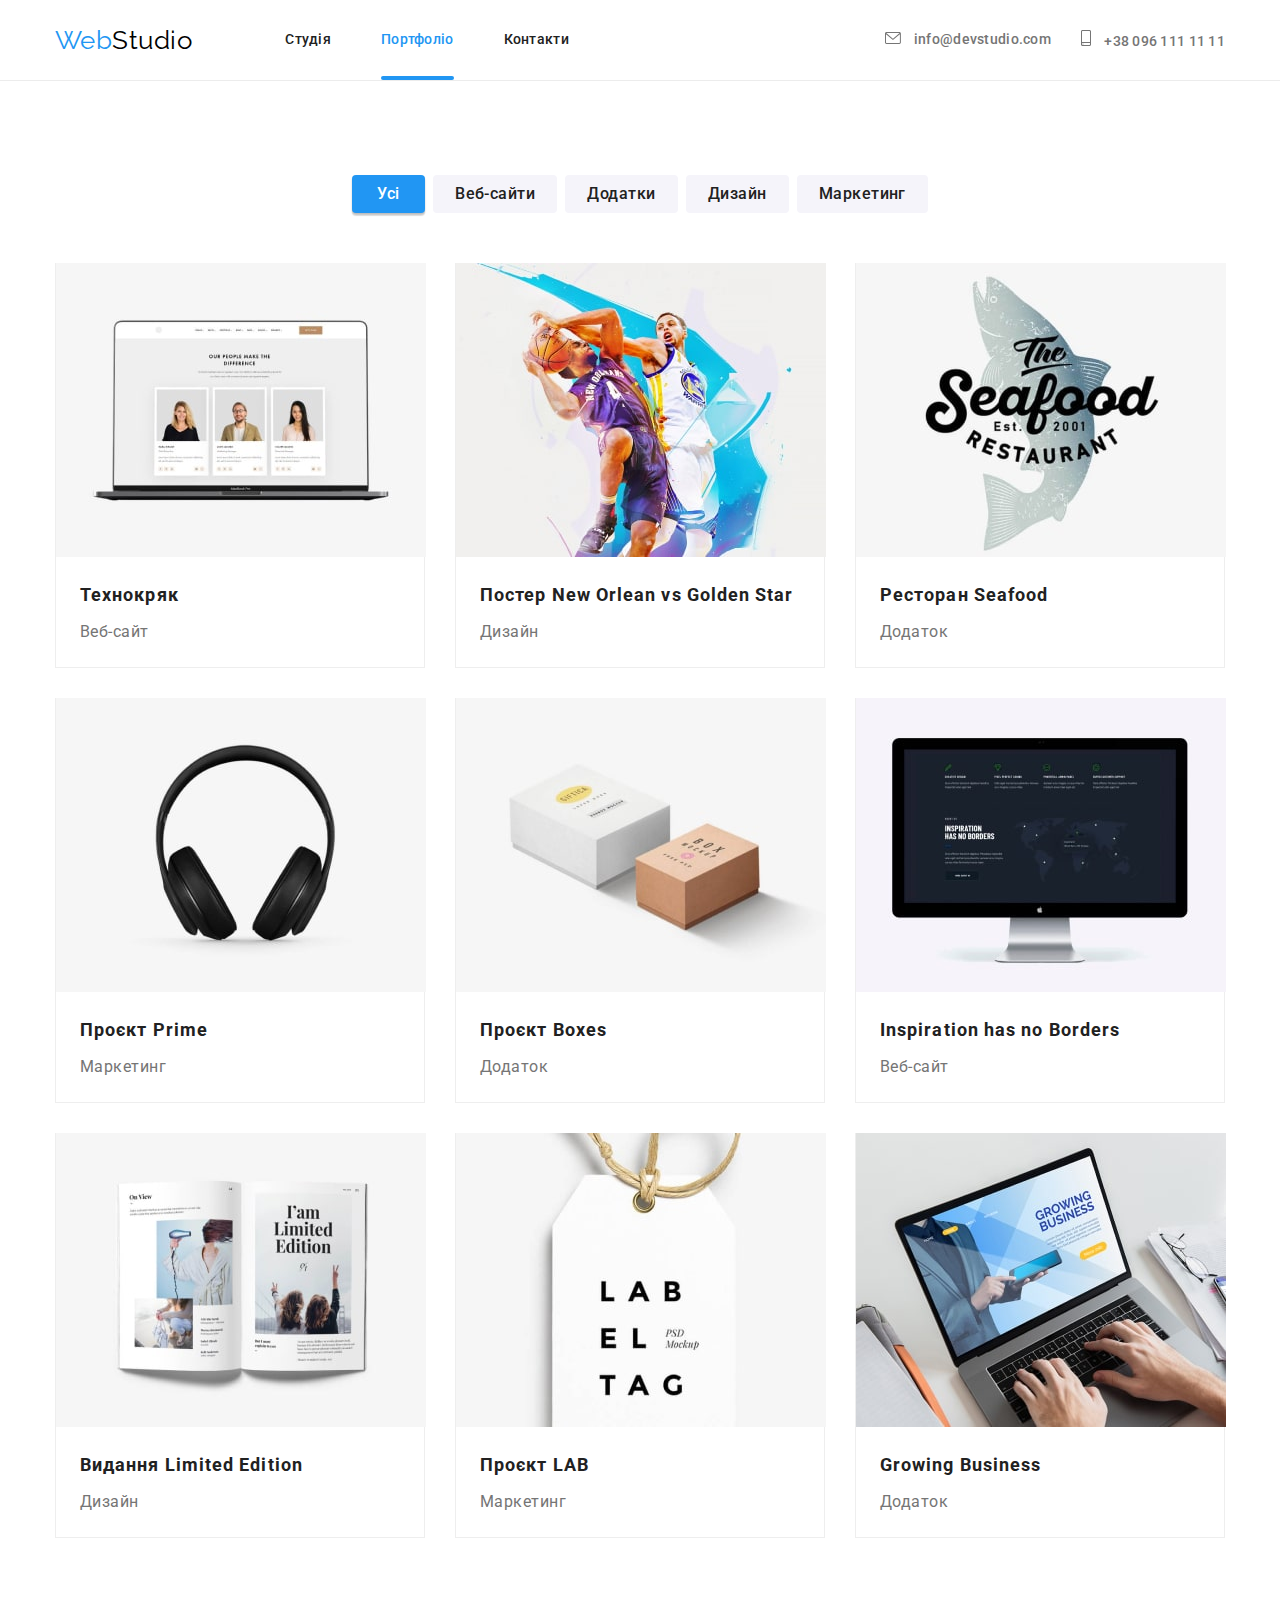
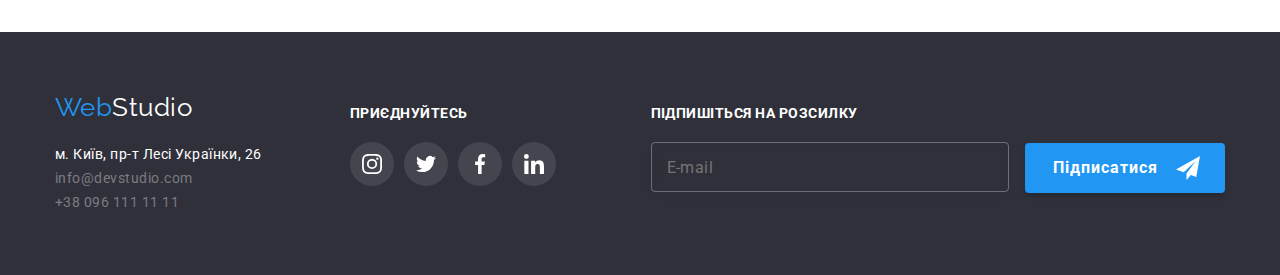
==== commit 0d622ee9: "Corrected_scss" ====
--- a/portfolio.html
+++ b/portfolio.html
@@ -15,7 +15,7 @@
 
     <link rel="stylesheet"
         href="https://cdnjs.cloudflare.com/ajax/libs/modern-normalize/1.1.0/modern-normalize.min.css">
-    <link rel="stylesheet" href="./css/styles.css">
+    
     <link rel="stylesheet" href="./css/main.min.css">
 </head>
 
@@ -79,7 +79,7 @@
                 </ul>
             </div>
 
-            <div class="container portfolio-projects__container">
+            <div class="container portfolio-projects">
                 <ul class="portfolio-projects__list">
                     <li class="portfolio-projects__item">
                         <a href="" class="portfolio-projects__link">
@@ -90,8 +90,8 @@
                                     про компанію чи приватну особу.
                                 </p>
                             </div>
-                            <h3 class="portfolio-projects__title">Технокряк</h3>
-                            <p class="portfolio-projects__text">Веб-сайт</p>
+                            <b class="portfolio-projects__title portfolio-projects__title--indent">Технокряк</b>
+                            <p class="portfolio-projects__text portfolio-projects__text--indent">Веб-сайт</p>
                         </a>
                     </li>
                     <li class="portfolio-projects__item">
@@ -104,8 +104,8 @@
                                     особу.
                                 </p>
                             </div>
-                            <h3 class="portfolio-projects__title">Постер <span lang="en">New Orlean vs Golden Star</span></h3>
-                            <p class="portfolio-projects__text">Дизайн</p>
+                            <b class="portfolio-projects__title portfolio-projects__title--indent">Постер <span lang="en">New Orlean vs Golden Star</span></b>
+                            <p class="portfolio-projects__text portfolio-projects__text--indent">Дизайн</p>
                         </a>
                     </li>
                     <li class="portfolio-projects__item">
@@ -118,8 +118,8 @@
                                     особу.
                                 </p>
                             </div>
-                            <h3 class="portfolio-projects__title">Ресторан <span lang="en">Seafood</span></h3>
-                            <p class="portfolio-projects__text">Додаток</p>
+                            <b class="portfolio-projects__title portfolio-projects__title--indent">Ресторан <span lang="en">Seafood</span></b>
+                            <p class="portfolio-projects__text portfolio-projects__text--indent">Додаток</p>
                         </a>
                     </li>
                     <li class="portfolio-projects__item">
@@ -132,8 +132,8 @@
                                     особу.
                                 </p>
                             </div>
-                            <h3 class="portfolio-projects__title">Проєкт <span lang="en">Prime</span></h3>
-                            <p class="portfolio-projects__text">Маркетинг</p>
+                            <b class="portfolio-projects__title portfolio-projects__title--indent">Проєкт <span lang="en">Prime</span></b>
+                            <p class="portfolio-projects__text portfolio-projects__text--indent">Маркетинг</p>
                         </a>
                     </li>
                     <li class="portfolio-projects__item">
@@ -146,8 +146,8 @@
                                     особу.
                                 </p>
                             </div>
-                            <h3 class="portfolio-projects__title">Проєкт <span lang="en">Boxes</span></h3>
-                            <p class="portfolio-projects__text">Додаток</p>
+                            <b class="portfolio-projects__title portfolio-projects__title--indent">Проєкт <span lang="en">Boxes</span></b>
+                            <p class="portfolio-projects__text portfolio-projects__text--indent">Додаток</p>
                         </a>
                     </li>
                     <li class="portfolio-projects__item">
@@ -160,8 +160,8 @@
                                     особу.
                                 </p>
                             </div>
-                            <h3 lang="en" class="portfolio-projects__title">Inspiration has no Borders</h3>
-                            <p class="portfolio-projects__text">Веб-сайт</p>
+                            <b lang="en" class="portfolio-projects__title portfolio-projects__title--indent">Inspiration has no Borders</b>
+                            <p class="portfolio-projects__text portfolio-projects__text--indent">Веб-сайт</p>
                         </a>
                     </li>
                     <li class="portfolio-projects__item">
@@ -174,8 +174,8 @@
                                     особу.
                                 </p>
                             </div>
-                            <h3 class="portfolio-projects__title">Видання <span lang="en">Limited Edition</span></h3>
-                            <p class="portfolio-projects__text">Дизайн</p>
+                            <b class="portfolio-projects__title portfolio-projects__title--indent">Видання <span lang="en">Limited Edition</span></b>
+                            <p class="portfolio-projects__text portfolio-projects__text--indent">Дизайн</p>
                         </a>
                     </li>
                     <li class="portfolio-projects__item">
@@ -189,8 +189,8 @@
                                 </p>
                             </div>
 
-                            <h3 class="portfolio-projects__title">Проєкт <span lang="en">LAB</span></h3>
-                            <p class="portfolio-projects__text">Маркетинг</p>
+                            <b class="portfolio-projects__title portfolio-projects__title--indent">Проєкт <span lang="en">LAB</span></b>
+                            <p class="portfolio-projects__text portfolio-projects__text--indent">Маркетинг</p>
                         </a>
                     </li>
                     <li class="portfolio-projects__item">
@@ -201,12 +201,11 @@
                                     функціоналу та сервісів. Все це дозволить відвідувачу отримати вичерпні відомості
                                     про компанію чи приватну
                                     особу.
-
-                                </p>
-                            </div>
-
-                            <h3 lang="en" class="portfolio-projects__title">Growing Business</h3>
-                            <p class="portfolio-projects__text">Додаток</p>
+                                </p>
+                            </div>
+
+                            <b lang="en" class="portfolio-projects__title portfolio-projects__title--indent">Growing Business</b>
+                            <p class="portfolio-projects__text portfolio-projects__text--indent">Додаток</p>
                         </a>
                     </li>
                 </ul>
--- a/css/main.min.css
+++ b/css/main.min.css
@@ -1 +1 @@
-p,h1,h2,h3,h4,h5,h6{margin:0}img{display:block}button{cursor:pointer}a,li{text-decoration:none}ul,ol{padding:0;margin:0;list-style:none}body{color:var(--primary-color);font-family:"Roboto",sans-serif;letter-spacing:.03em}:root{--primary-color: #757575;--title-and-btn-color: #212121;--secondary-bgd-color: #f5f4fa;--footer-bgd-color: #2f303a;--accent-color: #2196f3;--hero-btn-accent-color: #188ce8;--primary-white-color: #ffffff;--footer-contacts-color: #ffffff60;--primary-black-color: #000000;--button-bgd-color: #f5f4fa;--networks-icon-color: #afb1b8;--border-color: #eeeeee;--footer-networks-bgd-color: rgba(255, 255, 255, 0.1);--accent-portfolio-bg-color: rgba(33, 150, 243, 0.9);--placeholder-color: rgba(117, 117, 117, 0.5);--color-modal-bgd: rgba(0, 0, 0, 0.2);--color-header-border: #ececec;--color-bgd-hero: #c4c4c4;--color-footer-form: rgba(255, 255, 255, 0.6);--color-footer-border-form: rgba(255, 255, 255, 0.3)}.visually-hidden{position:absolute;width:1px;height:1px;margin:-1px;border:0;padding:0;white-space:nowrap;overflow:hidden}.container{width:1200px;padding-left:15px;padding-right:15px;padding-top:94px;padding-bottom:94px;margin:0 auto}.button-submit,.button-secondary,.button-primary,.button-hero{display:inline-block;border-radius:4px;min-width:73px;border-width:0;color:var(--primary-white-color);background-color:var(--accent-color);-webkit-transition:background-color 250ms cubic-bezier(0.4, 0, 0.2, 1);transition:background-color 250ms cubic-bezier(0.4, 0, 0.2, 1);font-family:inherit;font-weight:500;font-size:16px;line-height:1.62;letter-spacing:.03em}.button-hero{padding-top:10px;padding-right:32px;padding-bottom:10px;padding-left:32px;-webkit-box-shadow:0px 4px 4px rgba(0,0,0,.15);box-shadow:0px 4px 4px rgba(0,0,0,.15);font-weight:700;line-height:1.88;letter-spacing:.06em}.button-hero:hover,.button-hero:focus{background-color:var(--hero-btn-accent-color)}.button-primary{padding-top:6px;padding-right:22px;padding-bottom:6px;padding-left:22px;color:var(--primary-white-color);background-color:var(--accent-color);-webkit-box-shadow:0px 3px 1px rgba(0,0,0,.1),0px 1px 2px rgba(0,0,0,.08),0px 2px 2px rgba(0,0,0,.12);box-shadow:0px 3px 1px rgba(0,0,0,.1),0px 1px 2px rgba(0,0,0,.08),0px 2px 2px rgba(0,0,0,.12)}.button-secondary{padding-top:6px;padding-right:22px;padding-bottom:6px;padding-left:22px;color:var(--title-and-btn-color);background-color:var(--button-bgd-color);-webkit-transition:color 250ms cubic-bezier(0.4, 0, 0.2, 1),background-color 250ms cubic-bezier(0.4, 0, 0.2, 1),-webkit-box-shadow 250ms cubic-bezier(0.4, 0, 0.2, 1);transition:color 250ms cubic-bezier(0.4, 0, 0.2, 1),background-color 250ms cubic-bezier(0.4, 0, 0.2, 1),-webkit-box-shadow 250ms cubic-bezier(0.4, 0, 0.2, 1);transition:color 250ms cubic-bezier(0.4, 0, 0.2, 1),box-shadow 250ms cubic-bezier(0.4, 0, 0.2, 1),background-color 250ms cubic-bezier(0.4, 0, 0.2, 1);transition:color 250ms cubic-bezier(0.4, 0, 0.2, 1),box-shadow 250ms cubic-bezier(0.4, 0, 0.2, 1),background-color 250ms cubic-bezier(0.4, 0, 0.2, 1),-webkit-box-shadow 250ms cubic-bezier(0.4, 0, 0.2, 1)}.button-secondary:hover,.button-secondary:focus{color:var(--primary-white-color);background-color:var(--accent-color);-webkit-box-shadow:0px 3px 1px rgba(0,0,0,.1),0px 1px 2px rgba(0,0,0,.08),0px 2px 2px rgba(0,0,0,.12);box-shadow:0px 3px 1px rgba(0,0,0,.1),0px 1px 2px rgba(0,0,0,.08),0px 2px 2px rgba(0,0,0,.12)}.button-submit{position:relative;padding-top:10px;padding-right:0px;padding-bottom:10px;padding-left:28px;min-width:200px;text-align:left;-webkit-box-shadow:0px 4px 4px rgba(0,0,0,.15);box-shadow:0px 4px 4px rgba(0,0,0,.15);font-weight:700;line-height:1.88;letter-spacing:.06em}.button-submit:hover,.button-submit:focus{background-color:var(--hero-btn-accent-color)}.button-submit__icon{position:absolute;right:13px;bottom:50%;-webkit-transform:translate(-50%, 50%);transform:translate(-50%, 50%);fill:currentColor}.button__modal{padding-top:10px;padding-right:0px;padding-bottom:10px;padding-left:0px;text-align:center;display:block;margin:0 auto;margin-top:20px}.button-modal-close{position:absolute;top:8px;right:8px;width:30px;height:30px;display:-webkit-box;display:-ms-flexbox;display:flex;-webkit-box-pack:center;-ms-flex-pack:center;justify-content:center;-webkit-box-align:center;-ms-flex-align:center;align-items:center;background:#fff;border:1px solid rgba(0,0,0,.1);border-radius:50%}.button-modal-close__icon{fill:currentColor;color:var(--primary-black-color);-webkit-transition:color 250ms cubic-bezier(0.4, 0, 0.2, 1);transition:color 250ms cubic-bezier(0.4, 0, 0.2, 1)}.button-modal-close__icon:hover,.button-modal-close__icon:focus{color:var(--accent-color)}.hero__title{color:var(--primary-white-color);font-weight:900;font-size:44px;line-height:1.36;letter-spacing:.06em;text-transform:uppercase}.section__title{color:var(--title-and-btn-color);font-size:36px;line-height:1.17;text-align:center}.section__title--indent{margin-bottom:50px}.subtitle{color:var(--title-and-btn-color);font-size:14px;line-height:1.14;text-transform:uppercase}.employee-name-title{color:var(--title-and-btn-color);font-weight:500;font-size:16px;line-height:1.19;text-align:center}.employee-name-title--indent{margin-top:30px;margin-bottom:10px}.page-header{border-bottom-width:1px;border-bottom-style:solid;border-bottom-color:var(--color-header-border);background-color:var(--primary-white-color)}.page-header__container{display:-webkit-box;display:-ms-flexbox;display:flex;-webkit-box-align:center;-ms-flex-align:center;align-items:center;padding-top:0;padding-bottom:0}.logo{font-family:"Raleway",sans-serif;font-size:26px;line-height:1.19}.page-footer__logo{display:inline-block;margin-bottom:20px}.page-header__logo{margin-right:93px}.logo--headercolor{color:var(--primary-black-color)}.logo--footercolor{color:var(--primary-white-color)}.logo--partcolor{color:var(--accent-color)}.site-nav{position:relative;display:-webkit-box;display:-ms-flexbox;display:flex}.site-nav__item{position:relative}.site-nav__item:not(:last-child){margin-right:50px}.site-nav__link{display:block;padding-top:32px;padding-bottom:32px;-webkit-transition:color 250ms cubic-bezier(0.4, 0, 0.2, 1);transition:color 250ms cubic-bezier(0.4, 0, 0.2, 1);color:var(--title-and-btn-color);font-weight:500;font-size:14px;line-height:1.14;letter-spacing:.02em}.site-nav__link:hover{color:var(--accent-color)}.current{color:var(--accent-color)}.current::after{position:absolute;left:0px;bottom:0px;display:block;content:"";width:100%;height:4px;background-color:var(--accent-color);border-radius:2px}.contacts{display:-webkit-box;display:-ms-flexbox;display:flex;margin-left:auto}.contacts__item:not(:last-child){margin-right:30px}.contacts__link{padding-top:20px;padding-bottom:20px;color:var(--primary-color);-webkit-transition:color 250ms cubic-bezier(0.4, 0, 0.2, 1);transition:color 250ms cubic-bezier(0.4, 0, 0.2, 1);font-weight:500;font-size:14px;line-height:1.14;letter-spacing:.02em}.contacts__link:hover,.contacts__link:focus{color:var(--accent-color)}.contacts__item--icon{display:-webkit-inline-box;display:-ms-inline-flexbox;display:inline-flex;margin-right:10px;fill:currentColor}.hero{height:600px;max-width:1600px;margin-left:auto;margin-right:auto;background-image:-webkit-gradient(linear, left top, right top, from(rgba(47, 48, 58, 0.4)), to(rgba(47, 48, 58, 0.4))),url("../images/background-hero-min.jpg");background-image:linear-gradient(to right, rgba(47, 48, 58, 0.4), rgba(47, 48, 58, 0.4)),url("../images/background-hero-min.jpg");background-color:var(--color-bgd-hero);text-align:center}.hero__container{padding-top:0;padding-bottom:0}.hero__title--indent{margin-bottom:30px;padding-top:200px}.features__list{display:-webkit-box;display:-ms-flexbox;display:flex;-webkit-box-pack:justify;-ms-flex-pack:justify;justify-content:space-between}.features__item:not(:last-child){margin-right:30px}.features__icon{width:270px;height:120px;display:-webkit-box;display:-ms-flexbox;display:flex;-webkit-box-pack:center;-ms-flex-pack:center;justify-content:center;-webkit-box-align:center;-ms-flex-align:center;align-items:center;background-color:var(--button-bgd-color);border-radius:4px;color:var(--title-and-btn-color)}.features__icon--indent{margin-bottom:30px}.features__picture{fill:currentColor}.features__subtitle--indent{margin-bottom:10px}.features__text{margin-top:0;margin-bottom:0;width:270px;font-size:14px;line-height:1.71}.projects__container{padding-top:0}.projects__list{display:-webkit-box;display:-ms-flexbox;display:flex;-webkit-box-pack:justify;-ms-flex-pack:justify;justify-content:space-between}.projects__item{position:relative}.projects__subtitle{position:absolute;bottom:0;right:0;width:100%;height:70px;display:-webkit-box;display:-ms-flexbox;display:flex;margin-bottom:0;-webkit-box-pack:center;-ms-flex-pack:center;justify-content:center;-webkit-box-align:center;-ms-flex-align:center;align-items:center;color:var(--primary-white-color);background-color:rgba(47,48,58,.8)}.team{background-color:var(--secondary-bgd-color)}.team__list{display:-webkit-box;display:-ms-flexbox;display:flex;-webkit-box-pack:justify;-ms-flex-pack:justify;justify-content:space-between}.team__item{background-color:var(--primary-white-color);-webkit-box-shadow:0px 1px 3px rgba(0,0,0,.12),0px 1px 1px rgba(0,0,0,.14),0px 2px 1px rgba(0,0,0,.2);box-shadow:0px 1px 3px rgba(0,0,0,.12),0px 1px 1px rgba(0,0,0,.14),0px 2px 1px rgba(0,0,0,.2);border-radius:0px 0px 4px 4px}.team__text{font-size:16px;line-height:1.19;text-align:center}.team__text--indent{margin-top:0;margin-bottom:16px}.team-sociallink__item{display:grid;grid-template-columns:repeat(4, 1fr);-webkit-column-gap:10px;-moz-column-gap:10px;column-gap:10px;place-items:center}.team-sociallink__item--indent{margin-left:32px;margin-right:32px;margin-bottom:30px}.team-sociallink__icon{-webkit-transition:color 250ms cubic-bezier(0.4, 0, 0.2, 1),background-color 250ms cubic-bezier(0.4, 0, 0.2, 1);transition:color 250ms cubic-bezier(0.4, 0, 0.2, 1),background-color 250ms cubic-bezier(0.4, 0, 0.2, 1);width:44px;height:44px;display:-webkit-box;display:-ms-flexbox;display:flex;-webkit-box-pack:center;-ms-flex-pack:center;justify-content:center;-webkit-box-align:center;-ms-flex-align:center;align-items:center;fill:currentColor;background-color:var(--primary-white-color);color:var(--networks-icon-color);border-radius:50%}.team-sociallink__icon:hover,.team-sociallink__icon:focus{background-color:var(--accent-color);color:var(--primary-white-color)}.clients__list{display:grid;grid-template-columns:repeat(6, 170px);-webkit-column-gap:30px;-moz-column-gap:30px;column-gap:30px}.clients__link{-webkit-transition:color 250ms cubic-bezier(0.4, 0, 0.2, 1),border-color 250ms cubic-bezier(0.4, 0, 0.2, 1);transition:color 250ms cubic-bezier(0.4, 0, 0.2, 1),border-color 250ms cubic-bezier(0.4, 0, 0.2, 1);display:-webkit-box;display:-ms-flexbox;display:flex;height:92px;-webkit-box-pack:center;-ms-flex-pack:center;justify-content:center;-webkit-box-align:center;-ms-flex-align:center;align-items:center;color:var(--networks-icon-color);border:1px solid var(--networks-icon-color);border-radius:4px}.clients__link:hover,.clients__link:focus{color:var(--accent-color);border-color:var(--accent-color)}.clients__icon{fill:currentColor}.page-footer{background-color:var(--footer-bgd-color)}.page-footer__container{padding-top:60px;padding-bottom:60px;display:-webkit-box;display:-ms-flexbox;display:flex}.page-footer__contacts:not(:last-child){margin-bottom:9px}.page-footer__contacts{font-size:14px;line-height:1.71;font-style:normal}.footer-address{color:var(--primary-white-color)}.footer-mail{color:var(--footer-contacts-color);-webkit-transition:color 250ms cubic-bezier(0.4, 0, 0.2, 1);transition:color 250ms cubic-bezier(0.4, 0, 0.2, 1)}.footer-mail:hover,.footer-mail:focus{color:var(--accent-color)}.networks{padding-top:12px;margin-left:88px}.networks__subtitle{color:var(--primary-white-color)}.networks__list{display:grid;grid-template-columns:repeat(4, 1fr);-webkit-column-gap:10px;-moz-column-gap:10px;column-gap:10px;place-items:center;margin-top:20px}.teamicon-instagram-min{display:block;width:44px;height:44px;-webkit-box-pack:center;-ms-flex-pack:center;justify-content:center;-webkit-box-align:center;-ms-flex-align:center;align-items:center;-webkit-transition:background-color 250ms cubic-bezier(0.4, 0, 0.2, 1);transition:background-color 250ms cubic-bezier(0.4, 0, 0.2, 1);background-color:var(--footer-networks-bgd-color);background-image:url(".././images/sociallinks/instagram-min.svg");background-size:20px;background-repeat:no-repeat;background-position:50% 50%;border-radius:50%;fill:currentColor}.teamicon-instagram-min:hover,.teamicon-instagram-min:focus{background-color:var(--accent-color)}.teamicon-twitter-min{display:block;width:44px;height:44px;-webkit-box-pack:center;-ms-flex-pack:center;justify-content:center;-webkit-box-align:center;-ms-flex-align:center;align-items:center;-webkit-transition:background-color 250ms cubic-bezier(0.4, 0, 0.2, 1);transition:background-color 250ms cubic-bezier(0.4, 0, 0.2, 1);background-color:var(--footer-networks-bgd-color);background-image:url(".././images/sociallinks/twitter-min.svg");background-size:20px;background-repeat:no-repeat;background-position:50% 50%;border-radius:50%;fill:currentColor}.teamicon-twitter-min:hover,.teamicon-twitter-min:focus{background-color:var(--accent-color)}.teamicon-facebook-min{display:block;width:44px;height:44px;-webkit-box-pack:center;-ms-flex-pack:center;justify-content:center;-webkit-box-align:center;-ms-flex-align:center;align-items:center;-webkit-transition:background-color 250ms cubic-bezier(0.4, 0, 0.2, 1);transition:background-color 250ms cubic-bezier(0.4, 0, 0.2, 1);background-color:var(--footer-networks-bgd-color);background-image:url(".././images/sociallinks/facebook-min.svg");background-size:20px;background-repeat:no-repeat;background-position:50% 50%;border-radius:50%;fill:currentColor}.teamicon-facebook-min:hover,.teamicon-facebook-min:focus{background-color:var(--accent-color)}.teamicon-linkedin-min{display:block;width:44px;height:44px;-webkit-box-pack:center;-ms-flex-pack:center;justify-content:center;-webkit-box-align:center;-ms-flex-align:center;align-items:center;-webkit-transition:background-color 250ms cubic-bezier(0.4, 0, 0.2, 1);transition:background-color 250ms cubic-bezier(0.4, 0, 0.2, 1);background-color:var(--footer-networks-bgd-color);background-image:url(".././images/sociallinks/linkedin-min.svg");background-size:20px;background-repeat:no-repeat;background-position:50% 50%;border-radius:50%;fill:currentColor}.teamicon-linkedin-min:hover,.teamicon-linkedin-min:focus{background-color:var(--accent-color)}.subscribe{padding-top:12px;margin-left:auto}.subscribe__subtitle{color:var(--primary-white-color)}.subscribe-form__field{position:relative;margin-top:20px;display:inline-block}.subscribe-form__label{position:absolute;left:16px;top:50%;-webkit-transform:translate(0, -50%);transform:translate(0, -50%);-webkit-transition:color 250ms cubic-bezier(0.4, 0, 0.2, 1),-webkit-transform 250ms cubic-bezier(0.4, 0, 0.2, 1);transition:color 250ms cubic-bezier(0.4, 0, 0.2, 1),-webkit-transform 250ms cubic-bezier(0.4, 0, 0.2, 1);transition:transform 250ms cubic-bezier(0.4, 0, 0.2, 1),color 250ms cubic-bezier(0.4, 0, 0.2, 1);transition:transform 250ms cubic-bezier(0.4, 0, 0.2, 1),color 250ms cubic-bezier(0.4, 0, 0.2, 1),-webkit-transform 250ms cubic-bezier(0.4, 0, 0.2, 1)}.subscribe-form__input{height:50px;width:358px;margin-right:12px;padding-left:16px;color:var(--color-footer-form);outline:none;background-color:rgba(0,0,0,0);border:1px solid var(--color-footer-border-form);-webkit-filter:drop-shadow(0px 4px 4px rgba(0, 0, 0, 0.15));filter:drop-shadow(0px 4px 4px rgba(0, 0, 0, 0.15));border-radius:4px}.subscribe-form__input:focus{border-color:var(--accent-color)}.subscribe-form__input:not(:-moz-placeholder-shown)+.subscribe-form__label{color:var(--primary-white-color);transform:translate(-75px, -50%)}.subscribe-form__input:not(:-ms-input-placeholder)+.subscribe-form__label{color:var(--primary-white-color);transform:translate(-75px, -50%)}.subscribe-form__input:focus+.subscribe-form__label,.subscribe-form__input:not(:placeholder-shown)+.subscribe-form__label{color:var(--primary-white-color);-webkit-transform:translate(-75px, -50%);transform:translate(-75px, -50%)}.filtr{background-color:var(--primary-white-color)}.filtr__container{padding-bottom:0}.filtr__list{display:-webkit-box;display:-ms-flexbox;display:flex;-webkit-box-pack:center;-ms-flex-pack:center;justify-content:center}.filtr__item:not(:last-child){margin-right:8px}.filtr{background-color:var(--primary-white-color)}.filtr__container{padding-bottom:0}.filtr__list{display:-webkit-box;display:-ms-flexbox;display:flex;-webkit-box-pack:center;-ms-flex-pack:center;justify-content:center}.filtr__item:not(:last-child){margin-right:8px}.backdrop{position:fixed;top:0;left:0;width:100%;height:100%;background-color:var(--color-modal-bgd);opacity:1;-webkit-transition:opacity 250ms cubic-bezier(0.4, 0, 0.2, 1);transition:opacity 250ms cubic-bezier(0.4, 0, 0.2, 1)}.is-hidden{opacity:0;pointer-events:none}.is-hidden .modal{-webkit-transform:translate(50%, -100%) rotate(2turn) scale(0.5);transform:translate(50%, -100%) rotate(2turn) scale(0.5)}.modal{position:absolute;top:50%;left:50%;-webkit-transform:translate(-50%, -50%) rotate(0deg) scale(1);transform:translate(-50%, -50%) rotate(0deg) scale(1);-webkit-transition:opacity 250ms cubic-bezier(0.4, 0, 0.2, 1),-webkit-transform 250ms cubic-bezier(0.4, 0, 0.2, 1);transition:opacity 250ms cubic-bezier(0.4, 0, 0.2, 1),-webkit-transform 250ms cubic-bezier(0.4, 0, 0.2, 1);transition:transform 250ms cubic-bezier(0.4, 0, 0.2, 1),opacity 250ms cubic-bezier(0.4, 0, 0.2, 1);transition:transform 250ms cubic-bezier(0.4, 0, 0.2, 1),opacity 250ms cubic-bezier(0.4, 0, 0.2, 1),-webkit-transform 250ms cubic-bezier(0.4, 0, 0.2, 1);width:528px;max-width:100%;height:581px;max-height:100%;padding:40px;background:#fff;-webkit-box-shadow:0px 1px 3px rgba(0,0,0,.12),0px 1px 1px rgba(0,0,0,.14),0px 2px 1px rgba(0,0,0,.2);box-shadow:0px 1px 3px rgba(0,0,0,.12),0px 1px 1px rgba(0,0,0,.14),0px 2px 1px rgba(0,0,0,.2);border-radius:4px}.modal__text{color:var(--title-and-btn-color);font-size:20px;line-height:1.15;text-align:center}.modal__text--indent{display:block;margin-top:0;margin-bottom:12px;margin-left:auto;margin-right:auto}.modal__form{display:block}.modal__field{display:block}.modal__label{display:block;margin-top:10px;margin-bottom:4px;color:var(--primary-color);font-size:12px;line-height:1.17;letter-spacing:.01em}.form__input{position:relative}.modal__input{width:100%;height:40px;padding-left:42px;color:var(--title-and-btn-color);font-size:12px;line-height:1.17;letter-spacing:.01em;border:1px solid rgba(33,33,33,.2);border-radius:4px;outline:none;-webkit-transition:border-color 250ms cubic-bezier(0.4, 0, 0.2, 1);transition:border-color 250ms cubic-bezier(0.4, 0, 0.2, 1)}.modal__input:focus{border-color:var(--accent-color)}.modal__input:focus+.form__icon{color:var(--accent-color)}.form__icon{position:absolute;top:0;left:0;-webkit-transform:translate(15px, 55%);transform:translate(15px, 55%);-webkit-transition:color 250ms cubic-bezier(0.4, 0, 0.2, 1);transition:color 250ms cubic-bezier(0.4, 0, 0.2, 1);fill:currentColor;color:var(--title-and-btn-color)}.modal-textarea-group__label{margin-bottom:4px;display:block;color:var(--primary-color)}.modal-textarea{width:100%;height:120px;padding:12px 16px;resize:none;color:var(--primary-color);font-size:12px;line-height:1.17;letter-spacing:.01em;border:1px solid rgba(33,33,33,.2);border-radius:4px;outline:none;-webkit-transition:border-color 250ms cubic-bezier(0.4, 0, 0.2, 1);transition:border-color 250ms cubic-bezier(0.4, 0, 0.2, 1)}.modal-textarea:focus{border-color:var(--accent-color)}.modal-textarea::-webkit-input-placeholder{color:var(--placeholder-color);font-size:12px;line-height:1.17;letter-spacing:.01em}.modal-textarea::-moz-placeholder{color:var(--placeholder-color);font-size:12px;line-height:1.17;letter-spacing:.01em}.modal-textarea:-ms-input-placeholder{color:var(--placeholder-color);font-size:12px;line-height:1.17;letter-spacing:.01em}.modal-textarea::-ms-input-placeholder{color:var(--placeholder-color);font-size:12px;line-height:1.17;letter-spacing:.01em}.modal-textarea::placeholder{color:var(--placeholder-color);font-size:12px;line-height:1.17;letter-spacing:.01em}.modal-checkbox-group{margin-top:20px}.modal-checkbox__label{font-size:14px;line-height:1.71;color:var(--primary-color);display:-webkit-box;display:-ms-flexbox;display:flex;-webkit-box-align:center;-ms-flex-align:center;align-items:center}.modal-checkbox__label::before{content:"";width:16px;height:15px;border:2px solid var(--title-and-btn-color);border-radius:2px;margin-left:15px;margin-right:8px}.modal-checkbox__link{display:block;margin-left:.4em;line-height:.7;color:var(--accent-color);text-decoration:none;border-bottom:1px solid var(--accent-color)}.modal-checkbox:checked+.modal-checkbox__label::before{border-color:rgba(0,0,0,0);background-color:var(--accent-color);background-image:url("../images/check-min.svg");background-size:contain;background-origin:border-box}.disable-scroll{position:relative;overflow:hidden;height:100vh}/*# sourceMappingURL=main.min.css.map */+p,h1,h2,h3,h4,h5,h6{margin:0}img{display:block}button{cursor:pointer}a,li{text-decoration:none}ul,ol{padding:0;margin:0;list-style:none}body{color:var(--primary-color);font-family:"Roboto",sans-serif;letter-spacing:.03em}:root{--primary-color: #757575;--title-and-btn-color: #212121;--secondary-bgd-color: #f5f4fa;--footer-bgd-color: #2f303a;--accent-color: #2196f3;--hero-btn-accent-color: #188ce8;--primary-white-color: #ffffff;--footer-contacts-color: #ffffff60;--primary-black-color: #000000;--button-bgd-color: #f5f4fa;--networks-icon-color: #afb1b8;--border-color: #eeeeee;--footer-networks-bgd-color: rgba(255, 255, 255, 0.1);--accent-portfolio-bg-color: rgba(33, 150, 243, 0.9);--placeholder-color: rgba(117, 117, 117, 0.5);--color-modal-bgd: rgba(0, 0, 0, 0.2);--color-header-border: #ececec;--color-bgd-hero: #c4c4c4;--color-footer-form: rgba(255, 255, 255, 0.6);--color-footer-border-form: rgba(255, 255, 255, 0.3)}.visually-hidden{position:absolute;width:1px;height:1px;margin:-1px;border:0;padding:0;white-space:nowrap;overflow:hidden}.container{width:1200px;padding-left:15px;padding-right:15px;padding-top:94px;padding-bottom:94px;margin:0 auto}.button-submit,.button-secondary,.button-primary,.button-hero{display:inline-block;border-radius:4px;min-width:73px;border-width:0;color:var(--primary-white-color);background-color:var(--accent-color);-webkit-transition:background-color 250ms cubic-bezier(0.4, 0, 0.2, 1);transition:background-color 250ms cubic-bezier(0.4, 0, 0.2, 1);font-family:inherit;font-weight:500;font-size:16px;line-height:1.62;letter-spacing:.03em}.button-hero{padding-top:10px;padding-right:32px;padding-bottom:10px;padding-left:32px;-webkit-box-shadow:0px 4px 4px rgba(0,0,0,.15);box-shadow:0px 4px 4px rgba(0,0,0,.15);font-weight:700;line-height:1.88;letter-spacing:.06em}.button-hero:hover,.button-hero:focus{background-color:var(--hero-btn-accent-color)}.button-primary{padding-top:6px;padding-right:22px;padding-bottom:6px;padding-left:22px;color:var(--primary-white-color);background-color:var(--accent-color);-webkit-box-shadow:0px 3px 1px rgba(0,0,0,.1),0px 1px 2px rgba(0,0,0,.08),0px 2px 2px rgba(0,0,0,.12);box-shadow:0px 3px 1px rgba(0,0,0,.1),0px 1px 2px rgba(0,0,0,.08),0px 2px 2px rgba(0,0,0,.12)}.button-secondary{padding-top:6px;padding-right:22px;padding-bottom:6px;padding-left:22px;color:var(--title-and-btn-color);background-color:var(--button-bgd-color);-webkit-transition:color 250ms cubic-bezier(0.4, 0, 0.2, 1),background-color 250ms cubic-bezier(0.4, 0, 0.2, 1),-webkit-box-shadow 250ms cubic-bezier(0.4, 0, 0.2, 1);transition:color 250ms cubic-bezier(0.4, 0, 0.2, 1),background-color 250ms cubic-bezier(0.4, 0, 0.2, 1),-webkit-box-shadow 250ms cubic-bezier(0.4, 0, 0.2, 1);transition:color 250ms cubic-bezier(0.4, 0, 0.2, 1),box-shadow 250ms cubic-bezier(0.4, 0, 0.2, 1),background-color 250ms cubic-bezier(0.4, 0, 0.2, 1);transition:color 250ms cubic-bezier(0.4, 0, 0.2, 1),box-shadow 250ms cubic-bezier(0.4, 0, 0.2, 1),background-color 250ms cubic-bezier(0.4, 0, 0.2, 1),-webkit-box-shadow 250ms cubic-bezier(0.4, 0, 0.2, 1)}.button-secondary:hover,.button-secondary:focus{color:var(--primary-white-color);background-color:var(--accent-color);-webkit-box-shadow:0px 3px 1px rgba(0,0,0,.1),0px 1px 2px rgba(0,0,0,.08),0px 2px 2px rgba(0,0,0,.12);box-shadow:0px 3px 1px rgba(0,0,0,.1),0px 1px 2px rgba(0,0,0,.08),0px 2px 2px rgba(0,0,0,.12)}.button-submit{position:relative;padding-top:10px;padding-right:0px;padding-bottom:10px;padding-left:28px;min-width:200px;text-align:left;-webkit-box-shadow:0px 4px 4px rgba(0,0,0,.15);box-shadow:0px 4px 4px rgba(0,0,0,.15);font-weight:700;line-height:1.88;letter-spacing:.06em}.button-submit:hover,.button-submit:focus{background-color:var(--hero-btn-accent-color)}.button-submit__icon{position:absolute;right:13px;bottom:50%;-webkit-transform:translate(-50%, 50%);transform:translate(-50%, 50%);fill:currentColor}.button__modal{padding-top:10px;padding-right:0px;padding-bottom:10px;padding-left:0px;text-align:center;display:block;margin:0 auto;margin-top:20px}.button-modal-close{position:absolute;top:8px;right:8px;width:30px;height:30px;display:-webkit-box;display:-ms-flexbox;display:flex;-webkit-box-pack:center;-ms-flex-pack:center;justify-content:center;-webkit-box-align:center;-ms-flex-align:center;align-items:center;background:#fff;border:1px solid rgba(0,0,0,.1);border-radius:50%}.button-modal-close__icon{fill:currentColor;color:var(--primary-black-color);-webkit-transition:color 250ms cubic-bezier(0.4, 0, 0.2, 1);transition:color 250ms cubic-bezier(0.4, 0, 0.2, 1)}.button-modal-close__icon:hover,.button-modal-close__icon:focus{color:var(--accent-color)}.hero__title{color:var(--primary-white-color);font-weight:900;font-size:44px;line-height:1.36;letter-spacing:.06em;text-transform:uppercase}.section__title{color:var(--title-and-btn-color);font-size:36px;line-height:1.17;text-align:center}.section__title--indent{margin-bottom:50px}.subtitle{color:var(--title-and-btn-color);font-size:14px;line-height:1.14;text-transform:uppercase}.employee-name-title{color:var(--title-and-btn-color);font-weight:500;font-size:16px;line-height:1.19;text-align:center}.employee-name-title--indent{margin-top:30px;margin-bottom:10px}.portfolio-projects__title{color:var(--title-and-btn-color);font-size:18px;line-height:2;letter-spacing:.06em}.portfolio-projects__title--indent{display:block;padding-left:24px;padding-right:0;margin-top:20px;margin-bottom:4px}.page-header{border-bottom-width:1px;border-bottom-style:solid;border-bottom-color:var(--color-header-border);background-color:var(--primary-white-color)}.page-header__container{display:-webkit-box;display:-ms-flexbox;display:flex;-webkit-box-align:center;-ms-flex-align:center;align-items:center;padding-top:0;padding-bottom:0}.logo{font-family:"Raleway",sans-serif;font-size:26px;line-height:1.19}.page-footer__logo{display:inline-block;margin-bottom:20px}.page-header__logo{margin-right:93px}.logo--headercolor{color:var(--primary-black-color)}.logo--footercolor{color:var(--primary-white-color)}.logo--partcolor{color:var(--accent-color)}.site-nav{position:relative;display:-webkit-box;display:-ms-flexbox;display:flex}.site-nav__item{position:relative}.site-nav__item:not(:last-child){margin-right:50px}.site-nav__link{display:block;padding-top:32px;padding-bottom:32px;-webkit-transition:color 250ms cubic-bezier(0.4, 0, 0.2, 1);transition:color 250ms cubic-bezier(0.4, 0, 0.2, 1);color:var(--title-and-btn-color);font-weight:500;font-size:14px;line-height:1.14;letter-spacing:.02em}.site-nav__link:hover{color:var(--accent-color)}.current{color:var(--accent-color)}.current::after{position:absolute;left:0px;bottom:0px;display:block;content:"";width:100%;height:4px;background-color:var(--accent-color);border-radius:2px}.contacts{display:-webkit-box;display:-ms-flexbox;display:flex;margin-left:auto}.contacts__item:not(:last-child){margin-right:30px}.contacts__link{padding-top:20px;padding-bottom:20px;color:var(--primary-color);-webkit-transition:color 250ms cubic-bezier(0.4, 0, 0.2, 1);transition:color 250ms cubic-bezier(0.4, 0, 0.2, 1);font-weight:500;font-size:14px;line-height:1.14;letter-spacing:.02em}.contacts__link:hover,.contacts__link:focus{color:var(--accent-color)}.contacts__item--icon{display:-webkit-inline-box;display:-ms-inline-flexbox;display:inline-flex;margin-right:10px;fill:currentColor}.hero{height:600px;max-width:1600px;margin-left:auto;margin-right:auto;background-image:-webkit-gradient(linear, left top, right top, from(rgba(47, 48, 58, 0.4)), to(rgba(47, 48, 58, 0.4))),url("../images/background-hero-min.jpg");background-image:linear-gradient(to right, rgba(47, 48, 58, 0.4), rgba(47, 48, 58, 0.4)),url("../images/background-hero-min.jpg");background-color:var(--color-bgd-hero);text-align:center}.hero__container{padding-top:0;padding-bottom:0}.hero__title--indent{margin-bottom:30px;padding-top:200px}.features__list{display:-webkit-box;display:-ms-flexbox;display:flex;-webkit-box-pack:justify;-ms-flex-pack:justify;justify-content:space-between}.features__item:not(:last-child){margin-right:30px}.features__icon{width:270px;height:120px;display:-webkit-box;display:-ms-flexbox;display:flex;-webkit-box-pack:center;-ms-flex-pack:center;justify-content:center;-webkit-box-align:center;-ms-flex-align:center;align-items:center;background-color:var(--button-bgd-color);border-radius:4px;color:var(--title-and-btn-color)}.features__icon--indent{margin-bottom:30px}.features__picture{fill:currentColor}.features__subtitle--indent{margin-bottom:10px}.features__text{margin-top:0;margin-bottom:0;width:270px;font-size:14px;line-height:1.71}.projects__container{padding-top:0}.projects__list{display:-webkit-box;display:-ms-flexbox;display:flex;-webkit-box-pack:justify;-ms-flex-pack:justify;justify-content:space-between}.projects__item{position:relative}.projects__subtitle{position:absolute;bottom:0;right:0;width:100%;height:70px;display:-webkit-box;display:-ms-flexbox;display:flex;margin-bottom:0;-webkit-box-pack:center;-ms-flex-pack:center;justify-content:center;-webkit-box-align:center;-ms-flex-align:center;align-items:center;color:var(--primary-white-color);background-color:rgba(47,48,58,.8)}.team{background-color:var(--secondary-bgd-color)}.team__list{display:-webkit-box;display:-ms-flexbox;display:flex;-webkit-box-pack:justify;-ms-flex-pack:justify;justify-content:space-between}.team__item{background-color:var(--primary-white-color);-webkit-box-shadow:0px 1px 3px rgba(0,0,0,.12),0px 1px 1px rgba(0,0,0,.14),0px 2px 1px rgba(0,0,0,.2);box-shadow:0px 1px 3px rgba(0,0,0,.12),0px 1px 1px rgba(0,0,0,.14),0px 2px 1px rgba(0,0,0,.2);border-radius:0px 0px 4px 4px}.team__text{font-size:16px;line-height:1.19;text-align:center}.team__text--indent{margin-top:0;margin-bottom:16px}.team-sociallink__item{display:grid;grid-template-columns:repeat(4, 1fr);-webkit-column-gap:10px;-moz-column-gap:10px;column-gap:10px;place-items:center}.team-sociallink__item--indent{margin-left:32px;margin-right:32px;margin-bottom:30px}.team-sociallink__icon{-webkit-transition:color 250ms cubic-bezier(0.4, 0, 0.2, 1),background-color 250ms cubic-bezier(0.4, 0, 0.2, 1);transition:color 250ms cubic-bezier(0.4, 0, 0.2, 1),background-color 250ms cubic-bezier(0.4, 0, 0.2, 1);width:44px;height:44px;display:-webkit-box;display:-ms-flexbox;display:flex;-webkit-box-pack:center;-ms-flex-pack:center;justify-content:center;-webkit-box-align:center;-ms-flex-align:center;align-items:center;fill:currentColor;background-color:var(--primary-white-color);color:var(--networks-icon-color);border-radius:50%}.team-sociallink__icon:hover,.team-sociallink__icon:focus{background-color:var(--accent-color);color:var(--primary-white-color)}.clients__list{display:grid;grid-template-columns:repeat(6, 170px);-webkit-column-gap:30px;-moz-column-gap:30px;column-gap:30px}.clients__link{-webkit-transition:color 250ms cubic-bezier(0.4, 0, 0.2, 1),border-color 250ms cubic-bezier(0.4, 0, 0.2, 1);transition:color 250ms cubic-bezier(0.4, 0, 0.2, 1),border-color 250ms cubic-bezier(0.4, 0, 0.2, 1);display:-webkit-box;display:-ms-flexbox;display:flex;height:92px;-webkit-box-pack:center;-ms-flex-pack:center;justify-content:center;-webkit-box-align:center;-ms-flex-align:center;align-items:center;color:var(--networks-icon-color);border:1px solid var(--networks-icon-color);border-radius:4px}.clients__link:hover,.clients__link:focus{color:var(--accent-color);border-color:var(--accent-color)}.clients__icon{fill:currentColor}.filtr{background-color:var(--primary-white-color)}.filtr__container{padding-bottom:0}.filtr__list{display:-webkit-box;display:-ms-flexbox;display:flex;-webkit-box-pack:center;-ms-flex-pack:center;justify-content:center}.filtr__item:not(:last-child){margin-right:8px}.portfolio-projects{padding-top:50px;padding-bottom:94px}.portfolio-projects__list{display:-webkit-box;display:-ms-flexbox;display:flex;-ms-flex-wrap:wrap;flex-wrap:wrap}.portfolio-projects__item{display:-webkit-box;display:-ms-flexbox;display:flex;width:370px;margin-right:30px}.portfolio-projects__item:nth-child(3n){margin-right:0}.portfolio-projects__item:not(:nth-last-child(-n+3)){margin-bottom:30px}.portfolio-projects__text{font-size:16px;line-height:1.88;color:var(--primary-color)}.portfolio-projects__text--indent{padding-top:0;padding-bottom:20px;padding-left:24px;padding-right:0}.portfolio-projects__item{border-width:0 1px 1px 1px;border-style:solid;border-color:var(--border-color);-webkit-box-sizing:border-box;box-sizing:border-box}.portfolio-projects__item{background-color:var(--primary-white-color)}.portfolio-projects__item:hover,.portfolio-projects__item:focus{-webkit-box-shadow:0px 1px 1px rgba(0,0,0,.12),0px 4px 4px rgba(0,0,0,.06),1px 4px 6px rgba(0,0,0,.16);box-shadow:0px 1px 1px rgba(0,0,0,.12),0px 4px 4px rgba(0,0,0,.06),1px 4px 6px rgba(0,0,0,.16);-webkit-transition:-webkit-box-shadow 250ms cubic-bezier(0.4, 0, 0.2, 1);transition:-webkit-box-shadow 250ms cubic-bezier(0.4, 0, 0.2, 1);transition:box-shadow 250ms cubic-bezier(0.4, 0, 0.2, 1);transition:box-shadow 250ms cubic-bezier(0.4, 0, 0.2, 1), -webkit-box-shadow 250ms cubic-bezier(0.4, 0, 0.2, 1)}.portfolio-projects__item:hover .filter-overlay__text{-webkit-transform:translateY(0);transform:translateY(0)}.filter-overlay{position:relative;overflow:hidden}.filter-overlay__text{position:absolute;top:0;left:0;width:100%;height:100%;overflow:auto;display:-webkit-box;display:-ms-flexbox;display:flex;padding-left:24px;padding-right:24px;padding-top:0;padding-bottom:0;-webkit-box-align:center;-ms-flex-align:center;align-items:center;background-color:var(--accent-portfolio-bg-color);-webkit-transform:translateY(100%);transform:translateY(100%);-webkit-transition:-webkit-transform 250ms cubic-bezier(0.4, 0, 0.2, 1);transition:-webkit-transform 250ms cubic-bezier(0.4, 0, 0.2, 1);transition:transform 250ms cubic-bezier(0.4, 0, 0.2, 1);transition:transform 250ms cubic-bezier(0.4, 0, 0.2, 1), -webkit-transform 250ms cubic-bezier(0.4, 0, 0.2, 1);color:var(--primary-white-color);font-size:18px;line-height:1.56}.page-footer{background-color:var(--footer-bgd-color)}.page-footer__container{padding-top:60px;padding-bottom:60px;display:-webkit-box;display:-ms-flexbox;display:flex}.page-footer__contacts:not(:last-child){margin-bottom:9px}.page-footer__contacts{font-size:14px;line-height:1.71;font-style:normal}.footer-address{color:var(--primary-white-color)}.footer-mail{color:var(--footer-contacts-color);-webkit-transition:color 250ms cubic-bezier(0.4, 0, 0.2, 1);transition:color 250ms cubic-bezier(0.4, 0, 0.2, 1)}.footer-mail:hover,.footer-mail:focus{color:var(--accent-color)}.networks{padding-top:12px;margin-left:88px}.networks__subtitle{color:var(--primary-white-color)}.networks__list{display:grid;grid-template-columns:repeat(4, 1fr);-webkit-column-gap:10px;-moz-column-gap:10px;column-gap:10px;place-items:center;margin-top:20px}.teamicon-instagram-min{display:block;width:44px;height:44px;-webkit-box-pack:center;-ms-flex-pack:center;justify-content:center;-webkit-box-align:center;-ms-flex-align:center;align-items:center;-webkit-transition:background-color 250ms cubic-bezier(0.4, 0, 0.2, 1);transition:background-color 250ms cubic-bezier(0.4, 0, 0.2, 1);background-color:var(--footer-networks-bgd-color);background-image:url(".././images/sociallinks/instagram-min.svg");background-size:20px;background-repeat:no-repeat;background-position:50% 50%;border-radius:50%;fill:currentColor}.teamicon-instagram-min:hover,.teamicon-instagram-min:focus{background-color:var(--accent-color)}.teamicon-twitter-min{display:block;width:44px;height:44px;-webkit-box-pack:center;-ms-flex-pack:center;justify-content:center;-webkit-box-align:center;-ms-flex-align:center;align-items:center;-webkit-transition:background-color 250ms cubic-bezier(0.4, 0, 0.2, 1);transition:background-color 250ms cubic-bezier(0.4, 0, 0.2, 1);background-color:var(--footer-networks-bgd-color);background-image:url(".././images/sociallinks/twitter-min.svg");background-size:20px;background-repeat:no-repeat;background-position:50% 50%;border-radius:50%;fill:currentColor}.teamicon-twitter-min:hover,.teamicon-twitter-min:focus{background-color:var(--accent-color)}.teamicon-facebook-min{display:block;width:44px;height:44px;-webkit-box-pack:center;-ms-flex-pack:center;justify-content:center;-webkit-box-align:center;-ms-flex-align:center;align-items:center;-webkit-transition:background-color 250ms cubic-bezier(0.4, 0, 0.2, 1);transition:background-color 250ms cubic-bezier(0.4, 0, 0.2, 1);background-color:var(--footer-networks-bgd-color);background-image:url(".././images/sociallinks/facebook-min.svg");background-size:20px;background-repeat:no-repeat;background-position:50% 50%;border-radius:50%;fill:currentColor}.teamicon-facebook-min:hover,.teamicon-facebook-min:focus{background-color:var(--accent-color)}.teamicon-linkedin-min{display:block;width:44px;height:44px;-webkit-box-pack:center;-ms-flex-pack:center;justify-content:center;-webkit-box-align:center;-ms-flex-align:center;align-items:center;-webkit-transition:background-color 250ms cubic-bezier(0.4, 0, 0.2, 1);transition:background-color 250ms cubic-bezier(0.4, 0, 0.2, 1);background-color:var(--footer-networks-bgd-color);background-image:url(".././images/sociallinks/linkedin-min.svg");background-size:20px;background-repeat:no-repeat;background-position:50% 50%;border-radius:50%;fill:currentColor}.teamicon-linkedin-min:hover,.teamicon-linkedin-min:focus{background-color:var(--accent-color)}.subscribe{padding-top:12px;margin-left:auto}.subscribe__subtitle{color:var(--primary-white-color)}.subscribe-form__field{position:relative;margin-top:20px;display:inline-block}.subscribe-form__label{position:absolute;left:16px;top:50%;-webkit-transform:translate(0, -50%);transform:translate(0, -50%);-webkit-transition:color 250ms cubic-bezier(0.4, 0, 0.2, 1),-webkit-transform 250ms cubic-bezier(0.4, 0, 0.2, 1);transition:color 250ms cubic-bezier(0.4, 0, 0.2, 1),-webkit-transform 250ms cubic-bezier(0.4, 0, 0.2, 1);transition:transform 250ms cubic-bezier(0.4, 0, 0.2, 1),color 250ms cubic-bezier(0.4, 0, 0.2, 1);transition:transform 250ms cubic-bezier(0.4, 0, 0.2, 1),color 250ms cubic-bezier(0.4, 0, 0.2, 1),-webkit-transform 250ms cubic-bezier(0.4, 0, 0.2, 1)}.subscribe-form__input{height:50px;width:358px;margin-right:12px;padding-left:16px;color:var(--color-footer-form);outline:none;background-color:rgba(0,0,0,0);border:1px solid var(--color-footer-border-form);-webkit-filter:drop-shadow(0px 4px 4px rgba(0, 0, 0, 0.15));filter:drop-shadow(0px 4px 4px rgba(0, 0, 0, 0.15));border-radius:4px}.subscribe-form__input:focus{border-color:var(--accent-color)}.subscribe-form__input:not(:-moz-placeholder-shown)+.subscribe-form__label{color:var(--primary-white-color);transform:translate(-75px, -50%)}.subscribe-form__input:not(:-ms-input-placeholder)+.subscribe-form__label{color:var(--primary-white-color);transform:translate(-75px, -50%)}.subscribe-form__input:focus+.subscribe-form__label,.subscribe-form__input:not(:placeholder-shown)+.subscribe-form__label{color:var(--primary-white-color);-webkit-transform:translate(-75px, -50%);transform:translate(-75px, -50%)}.backdrop{position:fixed;top:0;left:0;width:100%;height:100%;background-color:var(--color-modal-bgd);opacity:1;-webkit-transition:opacity 250ms cubic-bezier(0.4, 0, 0.2, 1);transition:opacity 250ms cubic-bezier(0.4, 0, 0.2, 1)}.is-hidden{opacity:0;pointer-events:none}.is-hidden .modal{-webkit-transform:translate(50%, -100%) rotate(2turn) scale(0.5);transform:translate(50%, -100%) rotate(2turn) scale(0.5)}.modal{position:absolute;top:50%;left:50%;-webkit-transform:translate(-50%, -50%) rotate(0deg) scale(1);transform:translate(-50%, -50%) rotate(0deg) scale(1);-webkit-transition:opacity 250ms cubic-bezier(0.4, 0, 0.2, 1),-webkit-transform 250ms cubic-bezier(0.4, 0, 0.2, 1);transition:opacity 250ms cubic-bezier(0.4, 0, 0.2, 1),-webkit-transform 250ms cubic-bezier(0.4, 0, 0.2, 1);transition:transform 250ms cubic-bezier(0.4, 0, 0.2, 1),opacity 250ms cubic-bezier(0.4, 0, 0.2, 1);transition:transform 250ms cubic-bezier(0.4, 0, 0.2, 1),opacity 250ms cubic-bezier(0.4, 0, 0.2, 1),-webkit-transform 250ms cubic-bezier(0.4, 0, 0.2, 1);width:528px;max-width:100%;height:581px;max-height:100%;padding:40px;background:#fff;-webkit-box-shadow:0px 1px 3px rgba(0,0,0,.12),0px 1px 1px rgba(0,0,0,.14),0px 2px 1px rgba(0,0,0,.2);box-shadow:0px 1px 3px rgba(0,0,0,.12),0px 1px 1px rgba(0,0,0,.14),0px 2px 1px rgba(0,0,0,.2);border-radius:4px}.modal__text{color:var(--title-and-btn-color);font-size:20px;line-height:1.15;text-align:center}.modal__text--indent{display:block;margin-top:0;margin-bottom:12px;margin-left:auto;margin-right:auto}.modal__form{display:block}.modal__field{display:block}.modal__label{display:block;margin-top:10px;margin-bottom:4px;color:var(--primary-color);font-size:12px;line-height:1.17;letter-spacing:.01em}.form__input{position:relative}.modal__input{width:100%;height:40px;padding-left:42px;color:var(--title-and-btn-color);font-size:12px;line-height:1.17;letter-spacing:.01em;border:1px solid rgba(33,33,33,.2);border-radius:4px;outline:none;-webkit-transition:border-color 250ms cubic-bezier(0.4, 0, 0.2, 1);transition:border-color 250ms cubic-bezier(0.4, 0, 0.2, 1)}.modal__input:focus{border-color:var(--accent-color)}.modal__input:focus+.form__icon{color:var(--accent-color)}.form__icon{position:absolute;top:0;left:0;-webkit-transform:translate(15px, 55%);transform:translate(15px, 55%);-webkit-transition:color 250ms cubic-bezier(0.4, 0, 0.2, 1);transition:color 250ms cubic-bezier(0.4, 0, 0.2, 1);fill:currentColor;color:var(--title-and-btn-color)}.modal-textarea-group__label{margin-bottom:4px;display:block;color:var(--primary-color)}.modal-textarea{width:100%;height:120px;padding:12px 16px;resize:none;color:var(--primary-color);font-size:12px;line-height:1.17;letter-spacing:.01em;border:1px solid rgba(33,33,33,.2);border-radius:4px;outline:none;-webkit-transition:border-color 250ms cubic-bezier(0.4, 0, 0.2, 1);transition:border-color 250ms cubic-bezier(0.4, 0, 0.2, 1)}.modal-textarea:focus{border-color:var(--accent-color)}.modal-textarea::-webkit-input-placeholder{color:var(--placeholder-color);font-size:12px;line-height:1.17;letter-spacing:.01em}.modal-textarea::-moz-placeholder{color:var(--placeholder-color);font-size:12px;line-height:1.17;letter-spacing:.01em}.modal-textarea:-ms-input-placeholder{color:var(--placeholder-color);font-size:12px;line-height:1.17;letter-spacing:.01em}.modal-textarea::-ms-input-placeholder{color:var(--placeholder-color);font-size:12px;line-height:1.17;letter-spacing:.01em}.modal-textarea::placeholder{color:var(--placeholder-color);font-size:12px;line-height:1.17;letter-spacing:.01em}.modal-checkbox-group{margin-top:20px}.modal-checkbox__label{font-size:14px;line-height:1.71;color:var(--primary-color);display:-webkit-box;display:-ms-flexbox;display:flex;-webkit-box-align:center;-ms-flex-align:center;align-items:center}.modal-checkbox__label::before{content:"";width:16px;height:15px;border:2px solid var(--title-and-btn-color);border-radius:2px;margin-left:15px;margin-right:8px}.modal-checkbox__link{display:block;margin-left:.4em;line-height:.7;color:var(--accent-color);text-decoration:none;border-bottom:1px solid var(--accent-color)}.modal-checkbox:checked+.modal-checkbox__label::before{border-color:rgba(0,0,0,0);background-color:var(--accent-color);background-image:url("../images/check-min.svg");background-size:contain;background-origin:border-box}.disable-scroll{position:relative;overflow:hidden;height:100vh}/*# sourceMappingURL=main.min.css.map */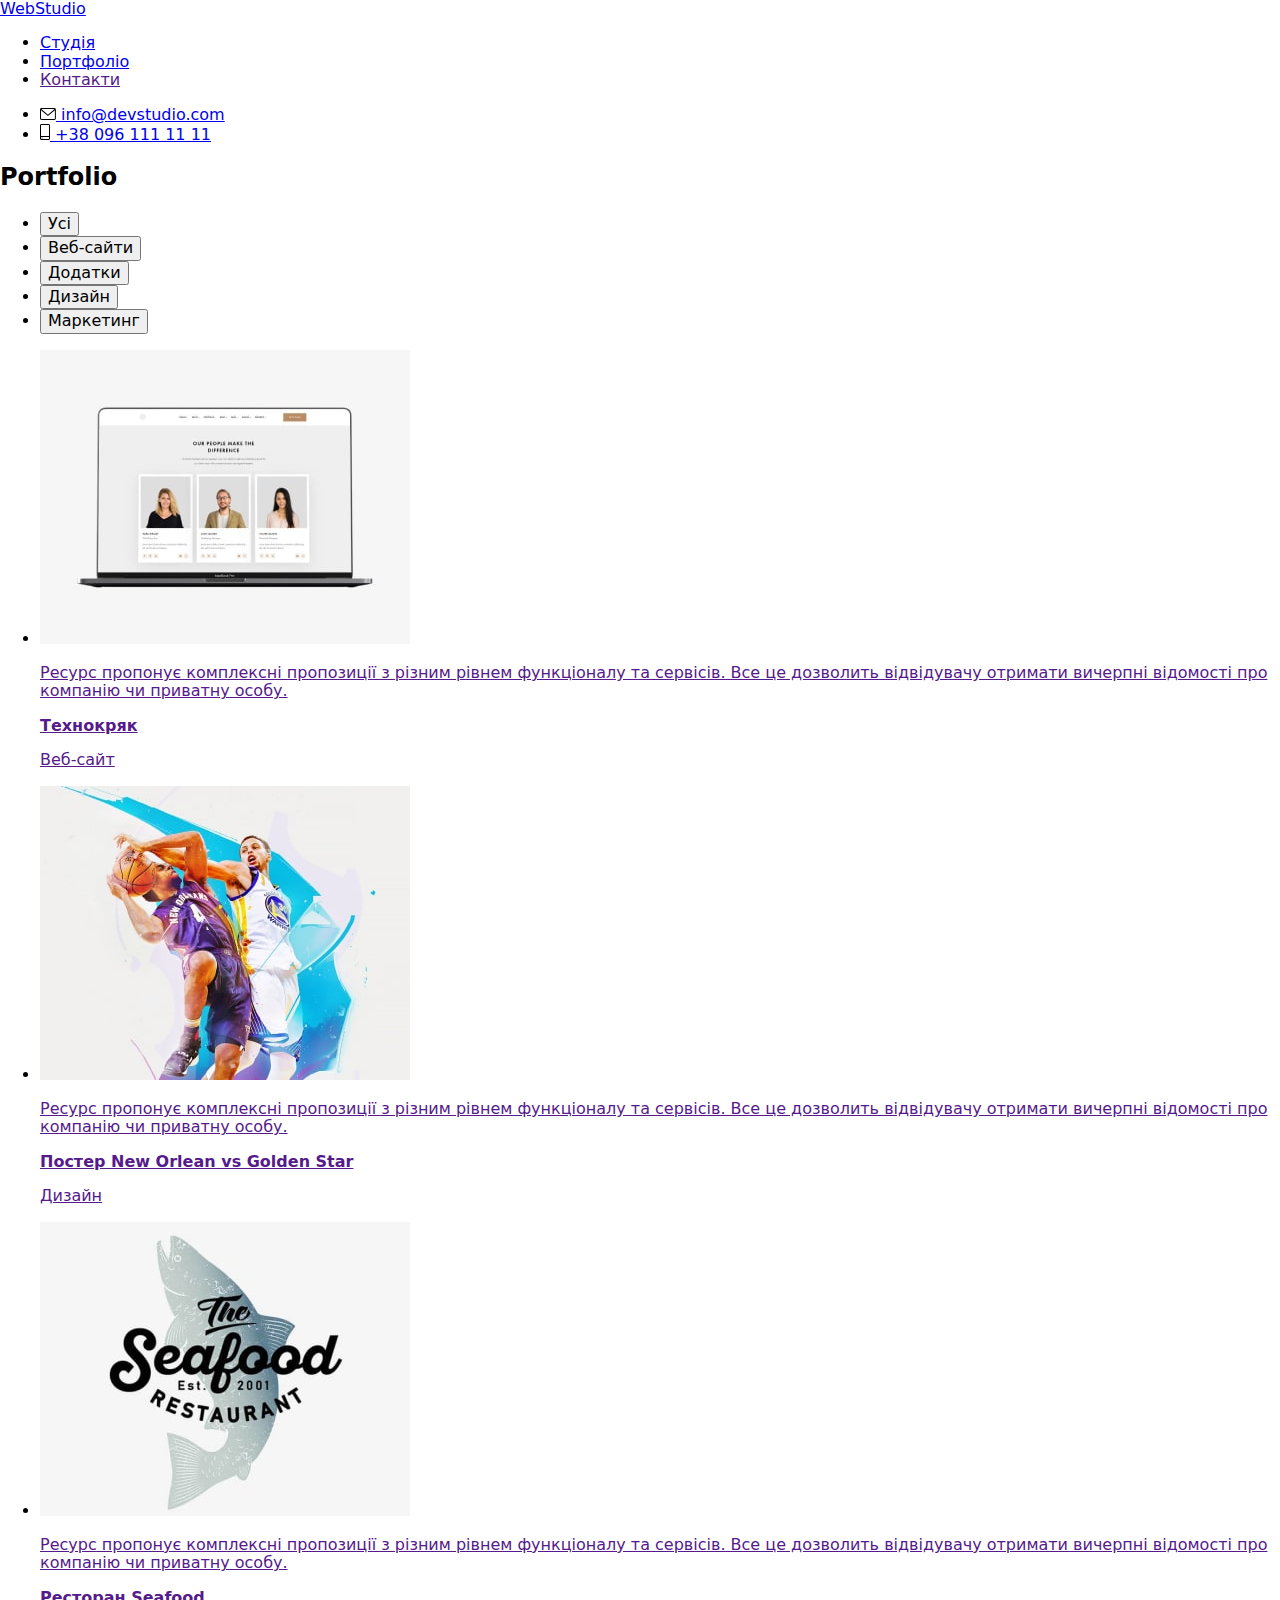
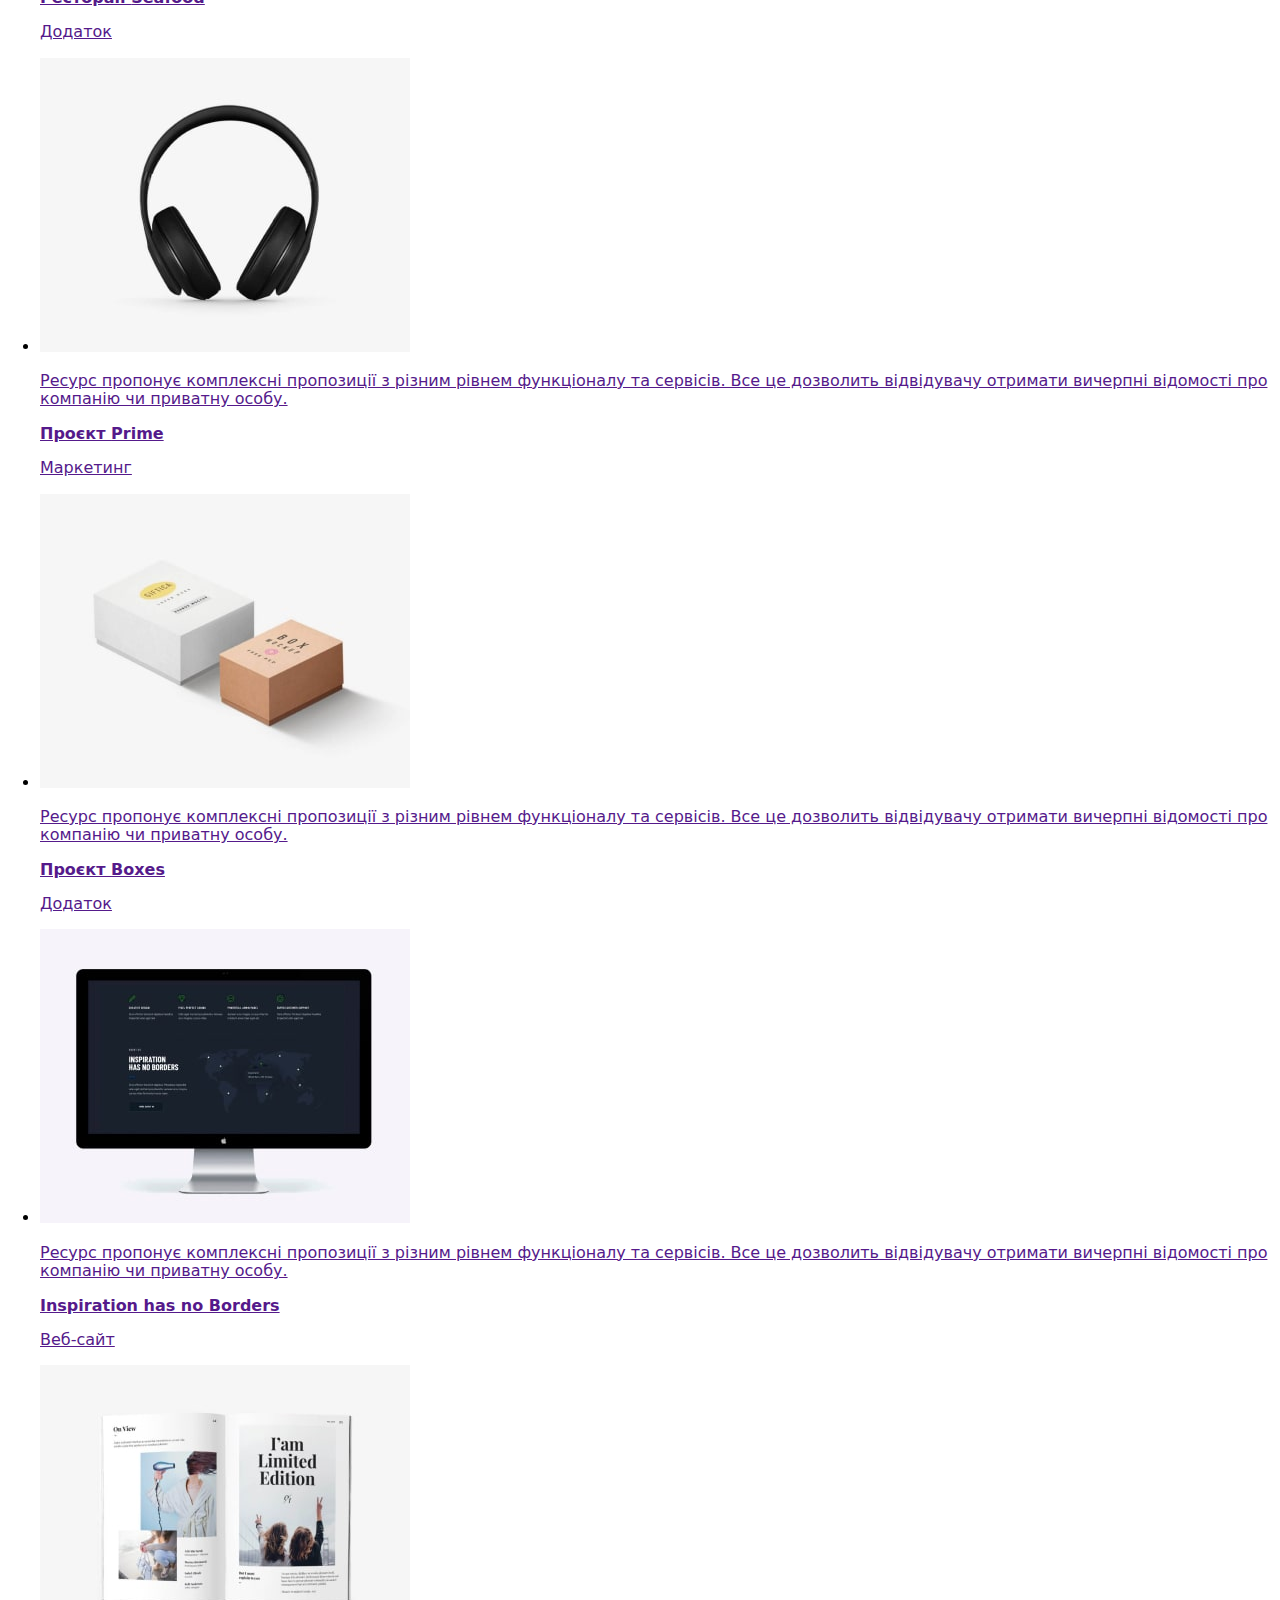
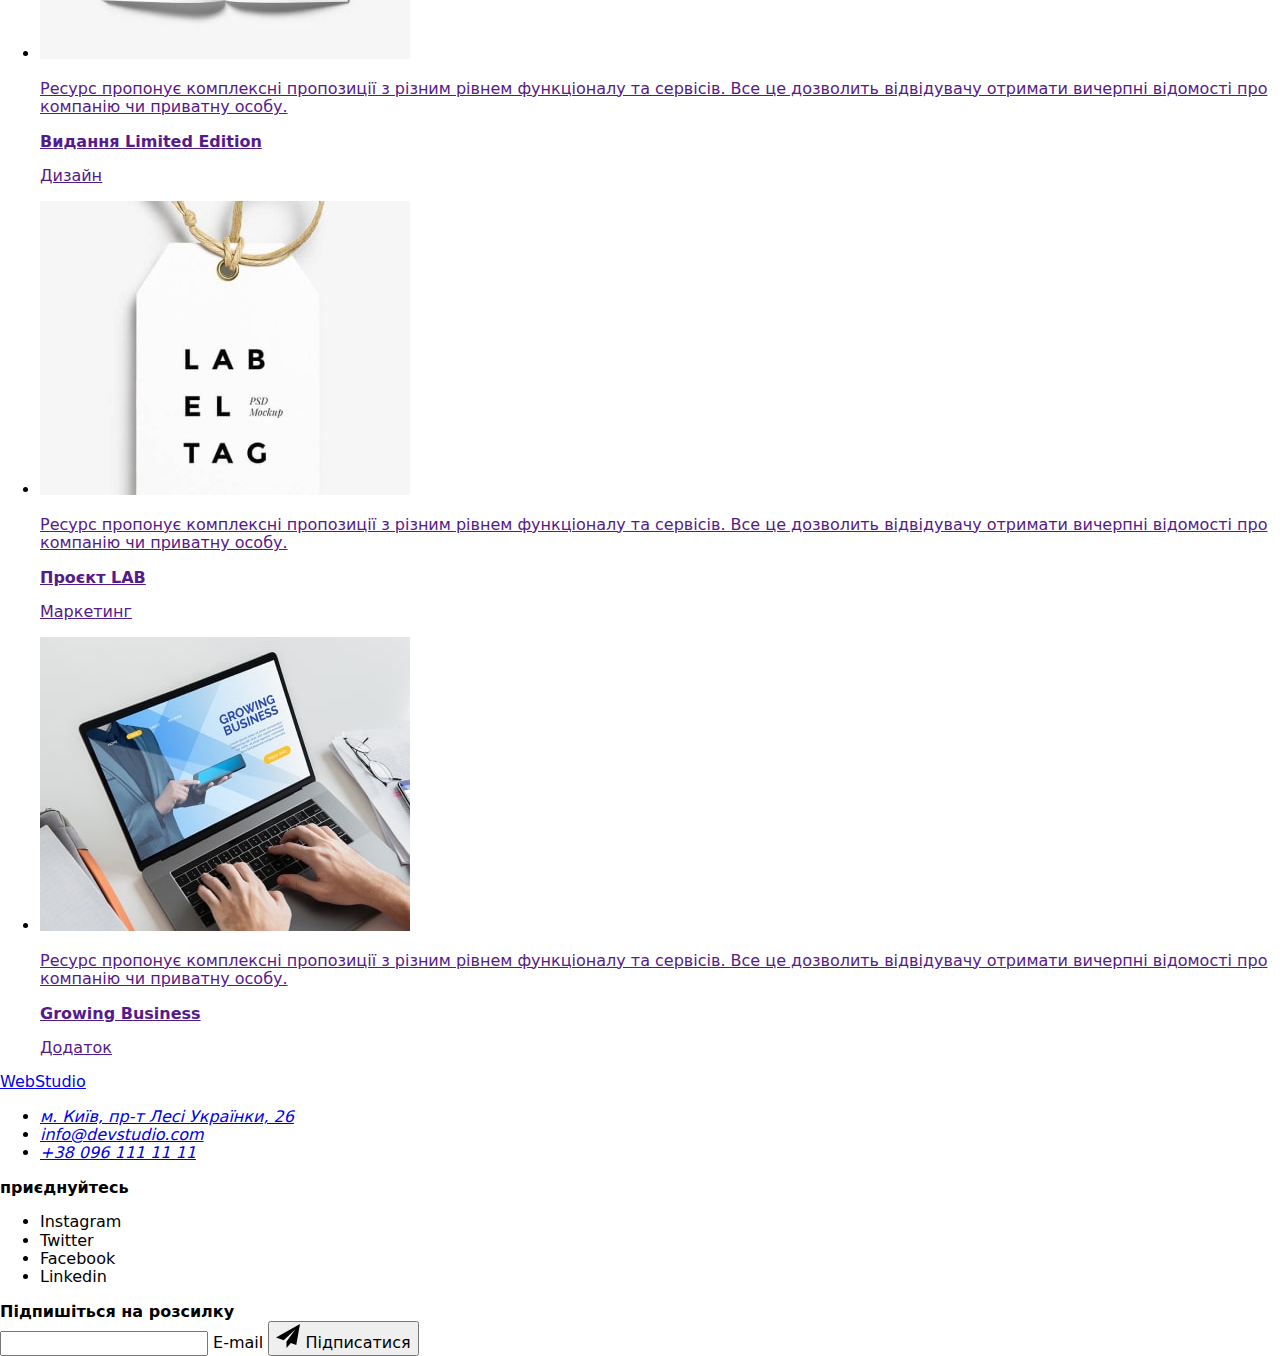
==== commit fc43d03c: "renew1" ====
--- a/portfolio.html
+++ b/portfolio.html
@@ -15,7 +15,7 @@
 
     <link rel="stylesheet"
         href="https://cdnjs.cloudflare.com/ajax/libs/modern-normalize/1.1.0/modern-normalize.min.css">
-    
+
     <link rel="stylesheet" href="./css/main.min.css">
 </head>
 
@@ -104,7 +104,8 @@
                                     особу.
                                 </p>
                             </div>
-                            <b class="portfolio-projects__title portfolio-projects__title--indent">Постер <span lang="en">New Orlean vs Golden Star</span></b>
+                            <b class="portfolio-projects__title portfolio-projects__title--indent">Постер <span
+                                    lang="en">New Orlean vs Golden Star</span></b>
                             <p class="portfolio-projects__text portfolio-projects__text--indent">Дизайн</p>
                         </a>
                     </li>
@@ -118,7 +119,8 @@
                                     особу.
                                 </p>
                             </div>
-                            <b class="portfolio-projects__title portfolio-projects__title--indent">Ресторан <span lang="en">Seafood</span></b>
+                            <b class="portfolio-projects__title portfolio-projects__title--indent">Ресторан <span
+                                    lang="en">Seafood</span></b>
                             <p class="portfolio-projects__text portfolio-projects__text--indent">Додаток</p>
                         </a>
                     </li>
@@ -132,7 +134,8 @@
                                     особу.
                                 </p>
                             </div>
-                            <b class="portfolio-projects__title portfolio-projects__title--indent">Проєкт <span lang="en">Prime</span></b>
+                            <b class="portfolio-projects__title portfolio-projects__title--indent">Проєкт <span
+                                    lang="en">Prime</span></b>
                             <p class="portfolio-projects__text portfolio-projects__text--indent">Маркетинг</p>
                         </a>
                     </li>
@@ -146,7 +149,8 @@
                                     особу.
                                 </p>
                             </div>
-                            <b class="portfolio-projects__title portfolio-projects__title--indent">Проєкт <span lang="en">Boxes</span></b>
+                            <b class="portfolio-projects__title portfolio-projects__title--indent">Проєкт <span
+                                    lang="en">Boxes</span></b>
                             <p class="portfolio-projects__text portfolio-projects__text--indent">Додаток</p>
                         </a>
                     </li>
@@ -160,7 +164,8 @@
                                     особу.
                                 </p>
                             </div>
-                            <b lang="en" class="portfolio-projects__title portfolio-projects__title--indent">Inspiration has no Borders</b>
+                            <b lang="en" class="portfolio-projects__title portfolio-projects__title--indent">Inspiration
+                                has no Borders</b>
                             <p class="portfolio-projects__text portfolio-projects__text--indent">Веб-сайт</p>
                         </a>
                     </li>
@@ -174,7 +179,8 @@
                                     особу.
                                 </p>
                             </div>
-                            <b class="portfolio-projects__title portfolio-projects__title--indent">Видання <span lang="en">Limited Edition</span></b>
+                            <b class="portfolio-projects__title portfolio-projects__title--indent">Видання <span
+                                    lang="en">Limited Edition</span></b>
                             <p class="portfolio-projects__text portfolio-projects__text--indent">Дизайн</p>
                         </a>
                     </li>
@@ -189,7 +195,8 @@
                                 </p>
                             </div>
 
-                            <b class="portfolio-projects__title portfolio-projects__title--indent">Проєкт <span lang="en">LAB</span></b>
+                            <b class="portfolio-projects__title portfolio-projects__title--indent">Проєкт <span
+                                    lang="en">LAB</span></b>
                             <p class="portfolio-projects__text portfolio-projects__text--indent">Маркетинг</p>
                         </a>
                     </li>
@@ -204,7 +211,8 @@
                                 </p>
                             </div>
 
-                            <b lang="en" class="portfolio-projects__title portfolio-projects__title--indent">Growing Business</b>
+                            <b lang="en" class="portfolio-projects__title portfolio-projects__title--indent">Growing
+                                Business</b>
                             <p class="portfolio-projects__text portfolio-projects__text--indent">Додаток</p>
                         </a>
                     </li>
--- a/css/main.min.css
+++ b/css/main.min.css
@@ -1 +1 @@
-p,h1,h2,h3,h4,h5,h6{margin:0}img{display:block}button{cursor:pointer}a,li{text-decoration:none}ul,ol{padding:0;margin:0;list-style:none}body{color:var(--primary-color);font-family:"Roboto",sans-serif;letter-spacing:.03em}:root{--primary-color: #757575;--title-and-btn-color: #212121;--secondary-bgd-color: #f5f4fa;--footer-bgd-color: #2f303a;--accent-color: #2196f3;--hero-btn-accent-color: #188ce8;--primary-white-color: #ffffff;--footer-contacts-color: #ffffff60;--primary-black-color: #000000;--button-bgd-color: #f5f4fa;--networks-icon-color: #afb1b8;--border-color: #eeeeee;--footer-networks-bgd-color: rgba(255, 255, 255, 0.1);--accent-portfolio-bg-color: rgba(33, 150, 243, 0.9);--placeholder-color: rgba(117, 117, 117, 0.5);--color-modal-bgd: rgba(0, 0, 0, 0.2);--color-header-border: #ececec;--color-bgd-hero: #c4c4c4;--color-footer-form: rgba(255, 255, 255, 0.6);--color-footer-border-form: rgba(255, 255, 255, 0.3)}.visually-hidden{position:absolute;width:1px;height:1px;margin:-1px;border:0;padding:0;white-space:nowrap;overflow:hidden}.container{width:1200px;padding-left:15px;padding-right:15px;padding-top:94px;padding-bottom:94px;margin:0 auto}.button-submit,.button-secondary,.button-primary,.button-hero{display:inline-block;border-radius:4px;min-width:73px;border-width:0;color:var(--primary-white-color);background-color:var(--accent-color);-webkit-transition:background-color 250ms cubic-bezier(0.4, 0, 0.2, 1);transition:background-color 250ms cubic-bezier(0.4, 0, 0.2, 1);font-family:inherit;font-weight:500;font-size:16px;line-height:1.62;letter-spacing:.03em}.button-hero{padding-top:10px;padding-right:32px;padding-bottom:10px;padding-left:32px;-webkit-box-shadow:0px 4px 4px rgba(0,0,0,.15);box-shadow:0px 4px 4px rgba(0,0,0,.15);font-weight:700;line-height:1.88;letter-spacing:.06em}.button-hero:hover,.button-hero:focus{background-color:var(--hero-btn-accent-color)}.button-primary{padding-top:6px;padding-right:22px;padding-bottom:6px;padding-left:22px;color:var(--primary-white-color);background-color:var(--accent-color);-webkit-box-shadow:0px 3px 1px rgba(0,0,0,.1),0px 1px 2px rgba(0,0,0,.08),0px 2px 2px rgba(0,0,0,.12);box-shadow:0px 3px 1px rgba(0,0,0,.1),0px 1px 2px rgba(0,0,0,.08),0px 2px 2px rgba(0,0,0,.12)}.button-secondary{padding-top:6px;padding-right:22px;padding-bottom:6px;padding-left:22px;color:var(--title-and-btn-color);background-color:var(--button-bgd-color);-webkit-transition:color 250ms cubic-bezier(0.4, 0, 0.2, 1),background-color 250ms cubic-bezier(0.4, 0, 0.2, 1),-webkit-box-shadow 250ms cubic-bezier(0.4, 0, 0.2, 1);transition:color 250ms cubic-bezier(0.4, 0, 0.2, 1),background-color 250ms cubic-bezier(0.4, 0, 0.2, 1),-webkit-box-shadow 250ms cubic-bezier(0.4, 0, 0.2, 1);transition:color 250ms cubic-bezier(0.4, 0, 0.2, 1),box-shadow 250ms cubic-bezier(0.4, 0, 0.2, 1),background-color 250ms cubic-bezier(0.4, 0, 0.2, 1);transition:color 250ms cubic-bezier(0.4, 0, 0.2, 1),box-shadow 250ms cubic-bezier(0.4, 0, 0.2, 1),background-color 250ms cubic-bezier(0.4, 0, 0.2, 1),-webkit-box-shadow 250ms cubic-bezier(0.4, 0, 0.2, 1)}.button-secondary:hover,.button-secondary:focus{color:var(--primary-white-color);background-color:var(--accent-color);-webkit-box-shadow:0px 3px 1px rgba(0,0,0,.1),0px 1px 2px rgba(0,0,0,.08),0px 2px 2px rgba(0,0,0,.12);box-shadow:0px 3px 1px rgba(0,0,0,.1),0px 1px 2px rgba(0,0,0,.08),0px 2px 2px rgba(0,0,0,.12)}.button-submit{position:relative;padding-top:10px;padding-right:0px;padding-bottom:10px;padding-left:28px;min-width:200px;text-align:left;-webkit-box-shadow:0px 4px 4px rgba(0,0,0,.15);box-shadow:0px 4px 4px rgba(0,0,0,.15);font-weight:700;line-height:1.88;letter-spacing:.06em}.button-submit:hover,.button-submit:focus{background-color:var(--hero-btn-accent-color)}.button-submit__icon{position:absolute;right:13px;bottom:50%;-webkit-transform:translate(-50%, 50%);transform:translate(-50%, 50%);fill:currentColor}.button__modal{padding-top:10px;padding-right:0px;padding-bottom:10px;padding-left:0px;text-align:center;display:block;margin:0 auto;margin-top:20px}.button-modal-close{position:absolute;top:8px;right:8px;width:30px;height:30px;display:-webkit-box;display:-ms-flexbox;display:flex;-webkit-box-pack:center;-ms-flex-pack:center;justify-content:center;-webkit-box-align:center;-ms-flex-align:center;align-items:center;background:#fff;border:1px solid rgba(0,0,0,.1);border-radius:50%}.button-modal-close__icon{fill:currentColor;color:var(--primary-black-color);-webkit-transition:color 250ms cubic-bezier(0.4, 0, 0.2, 1);transition:color 250ms cubic-bezier(0.4, 0, 0.2, 1)}.button-modal-close__icon:hover,.button-modal-close__icon:focus{color:var(--accent-color)}.hero__title{color:var(--primary-white-color);font-weight:900;font-size:44px;line-height:1.36;letter-spacing:.06em;text-transform:uppercase}.section__title{color:var(--title-and-btn-color);font-size:36px;line-height:1.17;text-align:center}.section__title--indent{margin-bottom:50px}.subtitle{color:var(--title-and-btn-color);font-size:14px;line-height:1.14;text-transform:uppercase}.employee-name-title{color:var(--title-and-btn-color);font-weight:500;font-size:16px;line-height:1.19;text-align:center}.employee-name-title--indent{margin-top:30px;margin-bottom:10px}.portfolio-projects__title{color:var(--title-and-btn-color);font-size:18px;line-height:2;letter-spacing:.06em}.portfolio-projects__title--indent{display:block;padding-left:24px;padding-right:0;margin-top:20px;margin-bottom:4px}.page-header{border-bottom-width:1px;border-bottom-style:solid;border-bottom-color:var(--color-header-border);background-color:var(--primary-white-color)}.page-header__container{display:-webkit-box;display:-ms-flexbox;display:flex;-webkit-box-align:center;-ms-flex-align:center;align-items:center;padding-top:0;padding-bottom:0}.logo{font-family:"Raleway",sans-serif;font-size:26px;line-height:1.19}.page-footer__logo{display:inline-block;margin-bottom:20px}.page-header__logo{margin-right:93px}.logo--headercolor{color:var(--primary-black-color)}.logo--footercolor{color:var(--primary-white-color)}.logo--partcolor{color:var(--accent-color)}.site-nav{position:relative;display:-webkit-box;display:-ms-flexbox;display:flex}.site-nav__item{position:relative}.site-nav__item:not(:last-child){margin-right:50px}.site-nav__link{display:block;padding-top:32px;padding-bottom:32px;-webkit-transition:color 250ms cubic-bezier(0.4, 0, 0.2, 1);transition:color 250ms cubic-bezier(0.4, 0, 0.2, 1);color:var(--title-and-btn-color);font-weight:500;font-size:14px;line-height:1.14;letter-spacing:.02em}.site-nav__link:hover{color:var(--accent-color)}.current{color:var(--accent-color)}.current::after{position:absolute;left:0px;bottom:0px;display:block;content:"";width:100%;height:4px;background-color:var(--accent-color);border-radius:2px}.contacts{display:-webkit-box;display:-ms-flexbox;display:flex;margin-left:auto}.contacts__item:not(:last-child){margin-right:30px}.contacts__link{padding-top:20px;padding-bottom:20px;color:var(--primary-color);-webkit-transition:color 250ms cubic-bezier(0.4, 0, 0.2, 1);transition:color 250ms cubic-bezier(0.4, 0, 0.2, 1);font-weight:500;font-size:14px;line-height:1.14;letter-spacing:.02em}.contacts__link:hover,.contacts__link:focus{color:var(--accent-color)}.contacts__item--icon{display:-webkit-inline-box;display:-ms-inline-flexbox;display:inline-flex;margin-right:10px;fill:currentColor}.hero{height:600px;max-width:1600px;margin-left:auto;margin-right:auto;background-image:-webkit-gradient(linear, left top, right top, from(rgba(47, 48, 58, 0.4)), to(rgba(47, 48, 58, 0.4))),url("../images/background-hero-min.jpg");background-image:linear-gradient(to right, rgba(47, 48, 58, 0.4), rgba(47, 48, 58, 0.4)),url("../images/background-hero-min.jpg");background-color:var(--color-bgd-hero);text-align:center}.hero__container{padding-top:0;padding-bottom:0}.hero__title--indent{margin-bottom:30px;padding-top:200px}.features__list{display:-webkit-box;display:-ms-flexbox;display:flex;-webkit-box-pack:justify;-ms-flex-pack:justify;justify-content:space-between}.features__item:not(:last-child){margin-right:30px}.features__icon{width:270px;height:120px;display:-webkit-box;display:-ms-flexbox;display:flex;-webkit-box-pack:center;-ms-flex-pack:center;justify-content:center;-webkit-box-align:center;-ms-flex-align:center;align-items:center;background-color:var(--button-bgd-color);border-radius:4px;color:var(--title-and-btn-color)}.features__icon--indent{margin-bottom:30px}.features__picture{fill:currentColor}.features__subtitle--indent{margin-bottom:10px}.features__text{margin-top:0;margin-bottom:0;width:270px;font-size:14px;line-height:1.71}.projects__container{padding-top:0}.projects__list{display:-webkit-box;display:-ms-flexbox;display:flex;-webkit-box-pack:justify;-ms-flex-pack:justify;justify-content:space-between}.projects__item{position:relative}.projects__subtitle{position:absolute;bottom:0;right:0;width:100%;height:70px;display:-webkit-box;display:-ms-flexbox;display:flex;margin-bottom:0;-webkit-box-pack:center;-ms-flex-pack:center;justify-content:center;-webkit-box-align:center;-ms-flex-align:center;align-items:center;color:var(--primary-white-color);background-color:rgba(47,48,58,.8)}.team{background-color:var(--secondary-bgd-color)}.team__list{display:-webkit-box;display:-ms-flexbox;display:flex;-webkit-box-pack:justify;-ms-flex-pack:justify;justify-content:space-between}.team__item{background-color:var(--primary-white-color);-webkit-box-shadow:0px 1px 3px rgba(0,0,0,.12),0px 1px 1px rgba(0,0,0,.14),0px 2px 1px rgba(0,0,0,.2);box-shadow:0px 1px 3px rgba(0,0,0,.12),0px 1px 1px rgba(0,0,0,.14),0px 2px 1px rgba(0,0,0,.2);border-radius:0px 0px 4px 4px}.team__text{font-size:16px;line-height:1.19;text-align:center}.team__text--indent{margin-top:0;margin-bottom:16px}.team-sociallink__item{display:grid;grid-template-columns:repeat(4, 1fr);-webkit-column-gap:10px;-moz-column-gap:10px;column-gap:10px;place-items:center}.team-sociallink__item--indent{margin-left:32px;margin-right:32px;margin-bottom:30px}.team-sociallink__icon{-webkit-transition:color 250ms cubic-bezier(0.4, 0, 0.2, 1),background-color 250ms cubic-bezier(0.4, 0, 0.2, 1);transition:color 250ms cubic-bezier(0.4, 0, 0.2, 1),background-color 250ms cubic-bezier(0.4, 0, 0.2, 1);width:44px;height:44px;display:-webkit-box;display:-ms-flexbox;display:flex;-webkit-box-pack:center;-ms-flex-pack:center;justify-content:center;-webkit-box-align:center;-ms-flex-align:center;align-items:center;fill:currentColor;background-color:var(--primary-white-color);color:var(--networks-icon-color);border-radius:50%}.team-sociallink__icon:hover,.team-sociallink__icon:focus{background-color:var(--accent-color);color:var(--primary-white-color)}.clients__list{display:grid;grid-template-columns:repeat(6, 170px);-webkit-column-gap:30px;-moz-column-gap:30px;column-gap:30px}.clients__link{-webkit-transition:color 250ms cubic-bezier(0.4, 0, 0.2, 1),border-color 250ms cubic-bezier(0.4, 0, 0.2, 1);transition:color 250ms cubic-bezier(0.4, 0, 0.2, 1),border-color 250ms cubic-bezier(0.4, 0, 0.2, 1);display:-webkit-box;display:-ms-flexbox;display:flex;height:92px;-webkit-box-pack:center;-ms-flex-pack:center;justify-content:center;-webkit-box-align:center;-ms-flex-align:center;align-items:center;color:var(--networks-icon-color);border:1px solid var(--networks-icon-color);border-radius:4px}.clients__link:hover,.clients__link:focus{color:var(--accent-color);border-color:var(--accent-color)}.clients__icon{fill:currentColor}.filtr{background-color:var(--primary-white-color)}.filtr__container{padding-bottom:0}.filtr__list{display:-webkit-box;display:-ms-flexbox;display:flex;-webkit-box-pack:center;-ms-flex-pack:center;justify-content:center}.filtr__item:not(:last-child){margin-right:8px}.portfolio-projects{padding-top:50px;padding-bottom:94px}.portfolio-projects__list{display:-webkit-box;display:-ms-flexbox;display:flex;-ms-flex-wrap:wrap;flex-wrap:wrap}.portfolio-projects__item{display:-webkit-box;display:-ms-flexbox;display:flex;width:370px;margin-right:30px}.portfolio-projects__item:nth-child(3n){margin-right:0}.portfolio-projects__item:not(:nth-last-child(-n+3)){margin-bottom:30px}.portfolio-projects__text{font-size:16px;line-height:1.88;color:var(--primary-color)}.portfolio-projects__text--indent{padding-top:0;padding-bottom:20px;padding-left:24px;padding-right:0}.portfolio-projects__item{border-width:0 1px 1px 1px;border-style:solid;border-color:var(--border-color);-webkit-box-sizing:border-box;box-sizing:border-box}.portfolio-projects__item{background-color:var(--primary-white-color)}.portfolio-projects__item:hover,.portfolio-projects__item:focus{-webkit-box-shadow:0px 1px 1px rgba(0,0,0,.12),0px 4px 4px rgba(0,0,0,.06),1px 4px 6px rgba(0,0,0,.16);box-shadow:0px 1px 1px rgba(0,0,0,.12),0px 4px 4px rgba(0,0,0,.06),1px 4px 6px rgba(0,0,0,.16);-webkit-transition:-webkit-box-shadow 250ms cubic-bezier(0.4, 0, 0.2, 1);transition:-webkit-box-shadow 250ms cubic-bezier(0.4, 0, 0.2, 1);transition:box-shadow 250ms cubic-bezier(0.4, 0, 0.2, 1);transition:box-shadow 250ms cubic-bezier(0.4, 0, 0.2, 1), -webkit-box-shadow 250ms cubic-bezier(0.4, 0, 0.2, 1)}.portfolio-projects__item:hover .filter-overlay__text{-webkit-transform:translateY(0);transform:translateY(0)}.filter-overlay{position:relative;overflow:hidden}.filter-overlay__text{position:absolute;top:0;left:0;width:100%;height:100%;overflow:auto;display:-webkit-box;display:-ms-flexbox;display:flex;padding-left:24px;padding-right:24px;padding-top:0;padding-bottom:0;-webkit-box-align:center;-ms-flex-align:center;align-items:center;background-color:var(--accent-portfolio-bg-color);-webkit-transform:translateY(100%);transform:translateY(100%);-webkit-transition:-webkit-transform 250ms cubic-bezier(0.4, 0, 0.2, 1);transition:-webkit-transform 250ms cubic-bezier(0.4, 0, 0.2, 1);transition:transform 250ms cubic-bezier(0.4, 0, 0.2, 1);transition:transform 250ms cubic-bezier(0.4, 0, 0.2, 1), -webkit-transform 250ms cubic-bezier(0.4, 0, 0.2, 1);color:var(--primary-white-color);font-size:18px;line-height:1.56}.page-footer{background-color:var(--footer-bgd-color)}.page-footer__container{padding-top:60px;padding-bottom:60px;display:-webkit-box;display:-ms-flexbox;display:flex}.page-footer__contacts:not(:last-child){margin-bottom:9px}.page-footer__contacts{font-size:14px;line-height:1.71;font-style:normal}.footer-address{color:var(--primary-white-color)}.footer-mail{color:var(--footer-contacts-color);-webkit-transition:color 250ms cubic-bezier(0.4, 0, 0.2, 1);transition:color 250ms cubic-bezier(0.4, 0, 0.2, 1)}.footer-mail:hover,.footer-mail:focus{color:var(--accent-color)}.networks{padding-top:12px;margin-left:88px}.networks__subtitle{color:var(--primary-white-color)}.networks__list{display:grid;grid-template-columns:repeat(4, 1fr);-webkit-column-gap:10px;-moz-column-gap:10px;column-gap:10px;place-items:center;margin-top:20px}.teamicon-instagram-min{display:block;width:44px;height:44px;-webkit-box-pack:center;-ms-flex-pack:center;justify-content:center;-webkit-box-align:center;-ms-flex-align:center;align-items:center;-webkit-transition:background-color 250ms cubic-bezier(0.4, 0, 0.2, 1);transition:background-color 250ms cubic-bezier(0.4, 0, 0.2, 1);background-color:var(--footer-networks-bgd-color);background-image:url(".././images/sociallinks/instagram-min.svg");background-size:20px;background-repeat:no-repeat;background-position:50% 50%;border-radius:50%;fill:currentColor}.teamicon-instagram-min:hover,.teamicon-instagram-min:focus{background-color:var(--accent-color)}.teamicon-twitter-min{display:block;width:44px;height:44px;-webkit-box-pack:center;-ms-flex-pack:center;justify-content:center;-webkit-box-align:center;-ms-flex-align:center;align-items:center;-webkit-transition:background-color 250ms cubic-bezier(0.4, 0, 0.2, 1);transition:background-color 250ms cubic-bezier(0.4, 0, 0.2, 1);background-color:var(--footer-networks-bgd-color);background-image:url(".././images/sociallinks/twitter-min.svg");background-size:20px;background-repeat:no-repeat;background-position:50% 50%;border-radius:50%;fill:currentColor}.teamicon-twitter-min:hover,.teamicon-twitter-min:focus{background-color:var(--accent-color)}.teamicon-facebook-min{display:block;width:44px;height:44px;-webkit-box-pack:center;-ms-flex-pack:center;justify-content:center;-webkit-box-align:center;-ms-flex-align:center;align-items:center;-webkit-transition:background-color 250ms cubic-bezier(0.4, 0, 0.2, 1);transition:background-color 250ms cubic-bezier(0.4, 0, 0.2, 1);background-color:var(--footer-networks-bgd-color);background-image:url(".././images/sociallinks/facebook-min.svg");background-size:20px;background-repeat:no-repeat;background-position:50% 50%;border-radius:50%;fill:currentColor}.teamicon-facebook-min:hover,.teamicon-facebook-min:focus{background-color:var(--accent-color)}.teamicon-linkedin-min{display:block;width:44px;height:44px;-webkit-box-pack:center;-ms-flex-pack:center;justify-content:center;-webkit-box-align:center;-ms-flex-align:center;align-items:center;-webkit-transition:background-color 250ms cubic-bezier(0.4, 0, 0.2, 1);transition:background-color 250ms cubic-bezier(0.4, 0, 0.2, 1);background-color:var(--footer-networks-bgd-color);background-image:url(".././images/sociallinks/linkedin-min.svg");background-size:20px;background-repeat:no-repeat;background-position:50% 50%;border-radius:50%;fill:currentColor}.teamicon-linkedin-min:hover,.teamicon-linkedin-min:focus{background-color:var(--accent-color)}.subscribe{padding-top:12px;margin-left:auto}.subscribe__subtitle{color:var(--primary-white-color)}.subscribe-form__field{position:relative;margin-top:20px;display:inline-block}.subscribe-form__label{position:absolute;left:16px;top:50%;-webkit-transform:translate(0, -50%);transform:translate(0, -50%);-webkit-transition:color 250ms cubic-bezier(0.4, 0, 0.2, 1),-webkit-transform 250ms cubic-bezier(0.4, 0, 0.2, 1);transition:color 250ms cubic-bezier(0.4, 0, 0.2, 1),-webkit-transform 250ms cubic-bezier(0.4, 0, 0.2, 1);transition:transform 250ms cubic-bezier(0.4, 0, 0.2, 1),color 250ms cubic-bezier(0.4, 0, 0.2, 1);transition:transform 250ms cubic-bezier(0.4, 0, 0.2, 1),color 250ms cubic-bezier(0.4, 0, 0.2, 1),-webkit-transform 250ms cubic-bezier(0.4, 0, 0.2, 1)}.subscribe-form__input{height:50px;width:358px;margin-right:12px;padding-left:16px;color:var(--color-footer-form);outline:none;background-color:rgba(0,0,0,0);border:1px solid var(--color-footer-border-form);-webkit-filter:drop-shadow(0px 4px 4px rgba(0, 0, 0, 0.15));filter:drop-shadow(0px 4px 4px rgba(0, 0, 0, 0.15));border-radius:4px}.subscribe-form__input:focus{border-color:var(--accent-color)}.subscribe-form__input:not(:-moz-placeholder-shown)+.subscribe-form__label{color:var(--primary-white-color);transform:translate(-75px, -50%)}.subscribe-form__input:not(:-ms-input-placeholder)+.subscribe-form__label{color:var(--primary-white-color);transform:translate(-75px, -50%)}.subscribe-form__input:focus+.subscribe-form__label,.subscribe-form__input:not(:placeholder-shown)+.subscribe-form__label{color:var(--primary-white-color);-webkit-transform:translate(-75px, -50%);transform:translate(-75px, -50%)}.backdrop{position:fixed;top:0;left:0;width:100%;height:100%;background-color:var(--color-modal-bgd);opacity:1;-webkit-transition:opacity 250ms cubic-bezier(0.4, 0, 0.2, 1);transition:opacity 250ms cubic-bezier(0.4, 0, 0.2, 1)}.is-hidden{opacity:0;pointer-events:none}.is-hidden .modal{-webkit-transform:translate(50%, -100%) rotate(2turn) scale(0.5);transform:translate(50%, -100%) rotate(2turn) scale(0.5)}.modal{position:absolute;top:50%;left:50%;-webkit-transform:translate(-50%, -50%) rotate(0deg) scale(1);transform:translate(-50%, -50%) rotate(0deg) scale(1);-webkit-transition:opacity 250ms cubic-bezier(0.4, 0, 0.2, 1),-webkit-transform 250ms cubic-bezier(0.4, 0, 0.2, 1);transition:opacity 250ms cubic-bezier(0.4, 0, 0.2, 1),-webkit-transform 250ms cubic-bezier(0.4, 0, 0.2, 1);transition:transform 250ms cubic-bezier(0.4, 0, 0.2, 1),opacity 250ms cubic-bezier(0.4, 0, 0.2, 1);transition:transform 250ms cubic-bezier(0.4, 0, 0.2, 1),opacity 250ms cubic-bezier(0.4, 0, 0.2, 1),-webkit-transform 250ms cubic-bezier(0.4, 0, 0.2, 1);width:528px;max-width:100%;height:581px;max-height:100%;padding:40px;background:#fff;-webkit-box-shadow:0px 1px 3px rgba(0,0,0,.12),0px 1px 1px rgba(0,0,0,.14),0px 2px 1px rgba(0,0,0,.2);box-shadow:0px 1px 3px rgba(0,0,0,.12),0px 1px 1px rgba(0,0,0,.14),0px 2px 1px rgba(0,0,0,.2);border-radius:4px}.modal__text{color:var(--title-and-btn-color);font-size:20px;line-height:1.15;text-align:center}.modal__text--indent{display:block;margin-top:0;margin-bottom:12px;margin-left:auto;margin-right:auto}.modal__form{display:block}.modal__field{display:block}.modal__label{display:block;margin-top:10px;margin-bottom:4px;color:var(--primary-color);font-size:12px;line-height:1.17;letter-spacing:.01em}.form__input{position:relative}.modal__input{width:100%;height:40px;padding-left:42px;color:var(--title-and-btn-color);font-size:12px;line-height:1.17;letter-spacing:.01em;border:1px solid rgba(33,33,33,.2);border-radius:4px;outline:none;-webkit-transition:border-color 250ms cubic-bezier(0.4, 0, 0.2, 1);transition:border-color 250ms cubic-bezier(0.4, 0, 0.2, 1)}.modal__input:focus{border-color:var(--accent-color)}.modal__input:focus+.form__icon{color:var(--accent-color)}.form__icon{position:absolute;top:0;left:0;-webkit-transform:translate(15px, 55%);transform:translate(15px, 55%);-webkit-transition:color 250ms cubic-bezier(0.4, 0, 0.2, 1);transition:color 250ms cubic-bezier(0.4, 0, 0.2, 1);fill:currentColor;color:var(--title-and-btn-color)}.modal-textarea-group__label{margin-bottom:4px;display:block;color:var(--primary-color)}.modal-textarea{width:100%;height:120px;padding:12px 16px;resize:none;color:var(--primary-color);font-size:12px;line-height:1.17;letter-spacing:.01em;border:1px solid rgba(33,33,33,.2);border-radius:4px;outline:none;-webkit-transition:border-color 250ms cubic-bezier(0.4, 0, 0.2, 1);transition:border-color 250ms cubic-bezier(0.4, 0, 0.2, 1)}.modal-textarea:focus{border-color:var(--accent-color)}.modal-textarea::-webkit-input-placeholder{color:var(--placeholder-color);font-size:12px;line-height:1.17;letter-spacing:.01em}.modal-textarea::-moz-placeholder{color:var(--placeholder-color);font-size:12px;line-height:1.17;letter-spacing:.01em}.modal-textarea:-ms-input-placeholder{color:var(--placeholder-color);font-size:12px;line-height:1.17;letter-spacing:.01em}.modal-textarea::-ms-input-placeholder{color:var(--placeholder-color);font-size:12px;line-height:1.17;letter-spacing:.01em}.modal-textarea::placeholder{color:var(--placeholder-color);font-size:12px;line-height:1.17;letter-spacing:.01em}.modal-checkbox-group{margin-top:20px}.modal-checkbox__label{font-size:14px;line-height:1.71;color:var(--primary-color);display:-webkit-box;display:-ms-flexbox;display:flex;-webkit-box-align:center;-ms-flex-align:center;align-items:center}.modal-checkbox__label::before{content:"";width:16px;height:15px;border:2px solid var(--title-and-btn-color);border-radius:2px;margin-left:15px;margin-right:8px}.modal-checkbox__link{display:block;margin-left:.4em;line-height:.7;color:var(--accent-color);text-decoration:none;border-bottom:1px solid var(--accent-color)}.modal-checkbox:checked+.modal-checkbox__label::before{border-color:rgba(0,0,0,0);background-color:var(--accent-color);background-image:url("../images/check-min.svg");background-size:contain;background-origin:border-box}.disable-scroll{position:relative;overflow:hidden;height:100vh}/*# sourceMappingURL=main.min.css.map */+/*# sourceMappingURL=main.min.css.map */